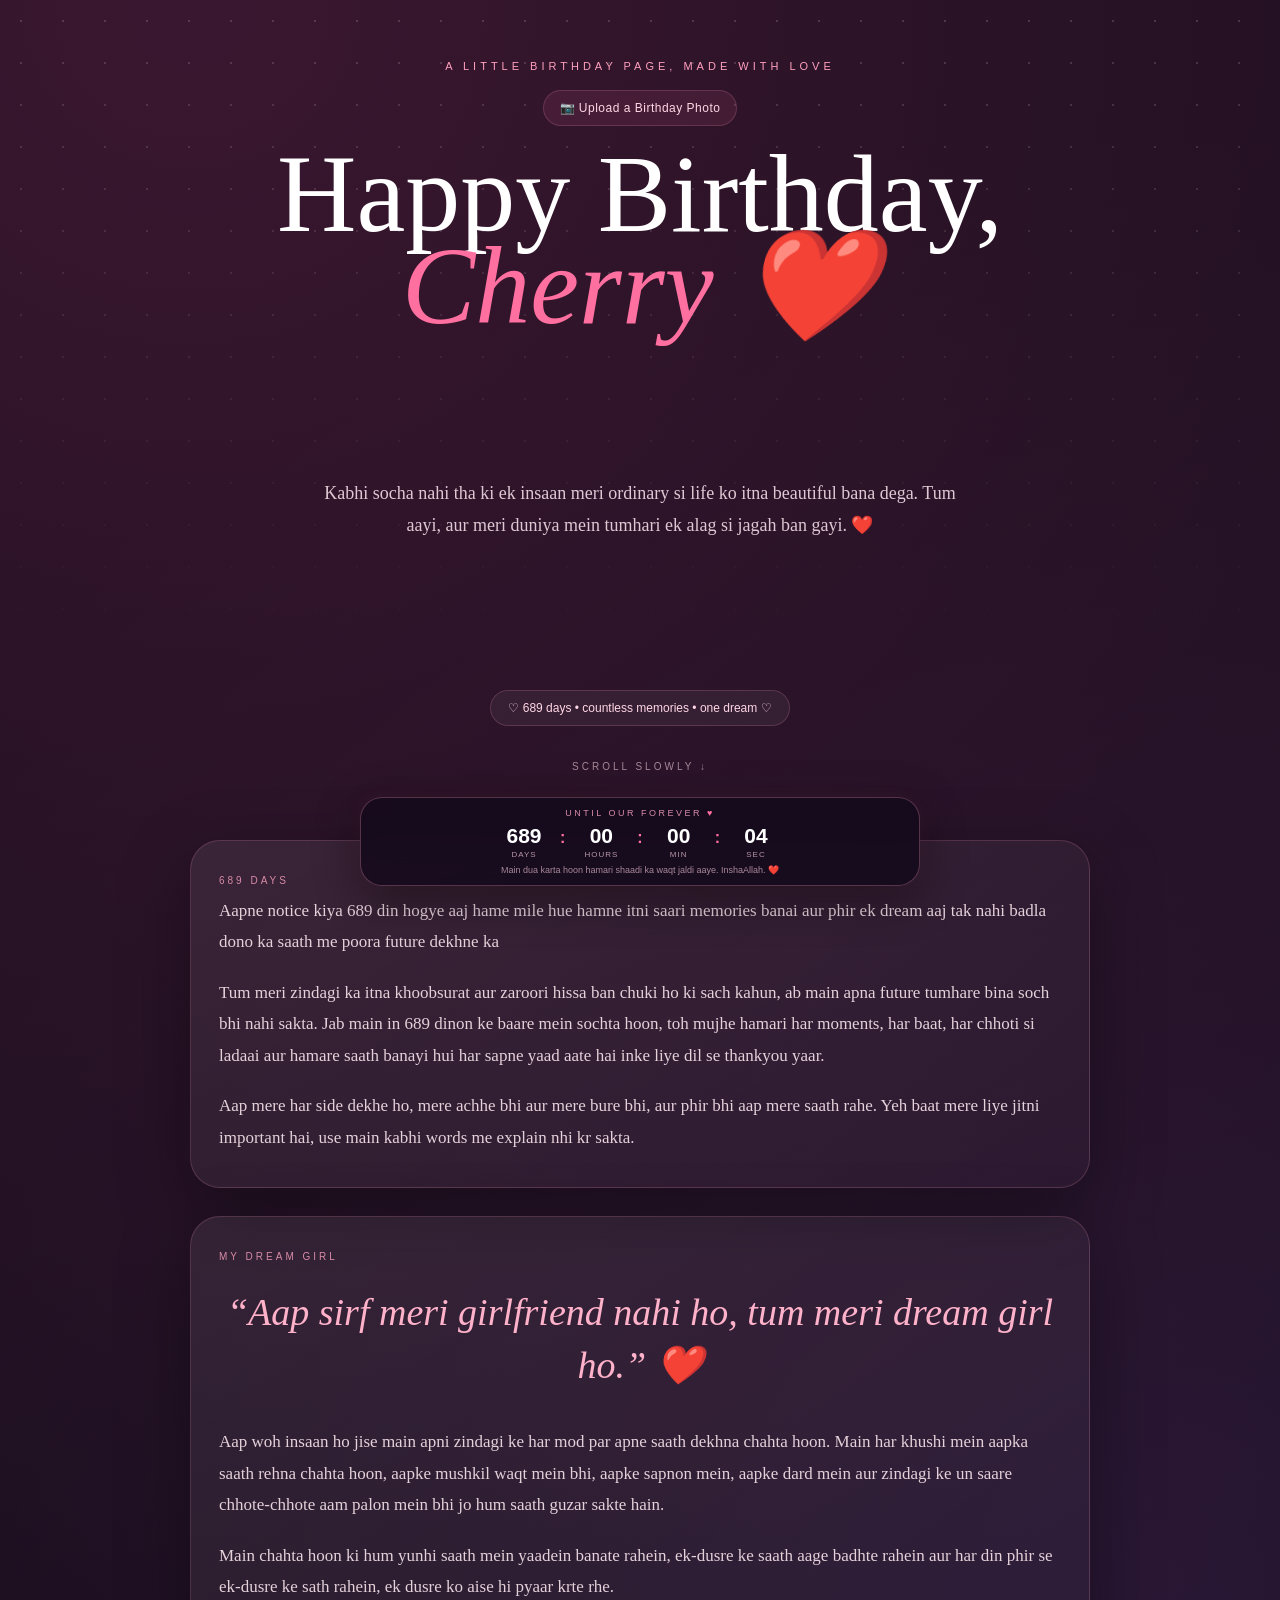
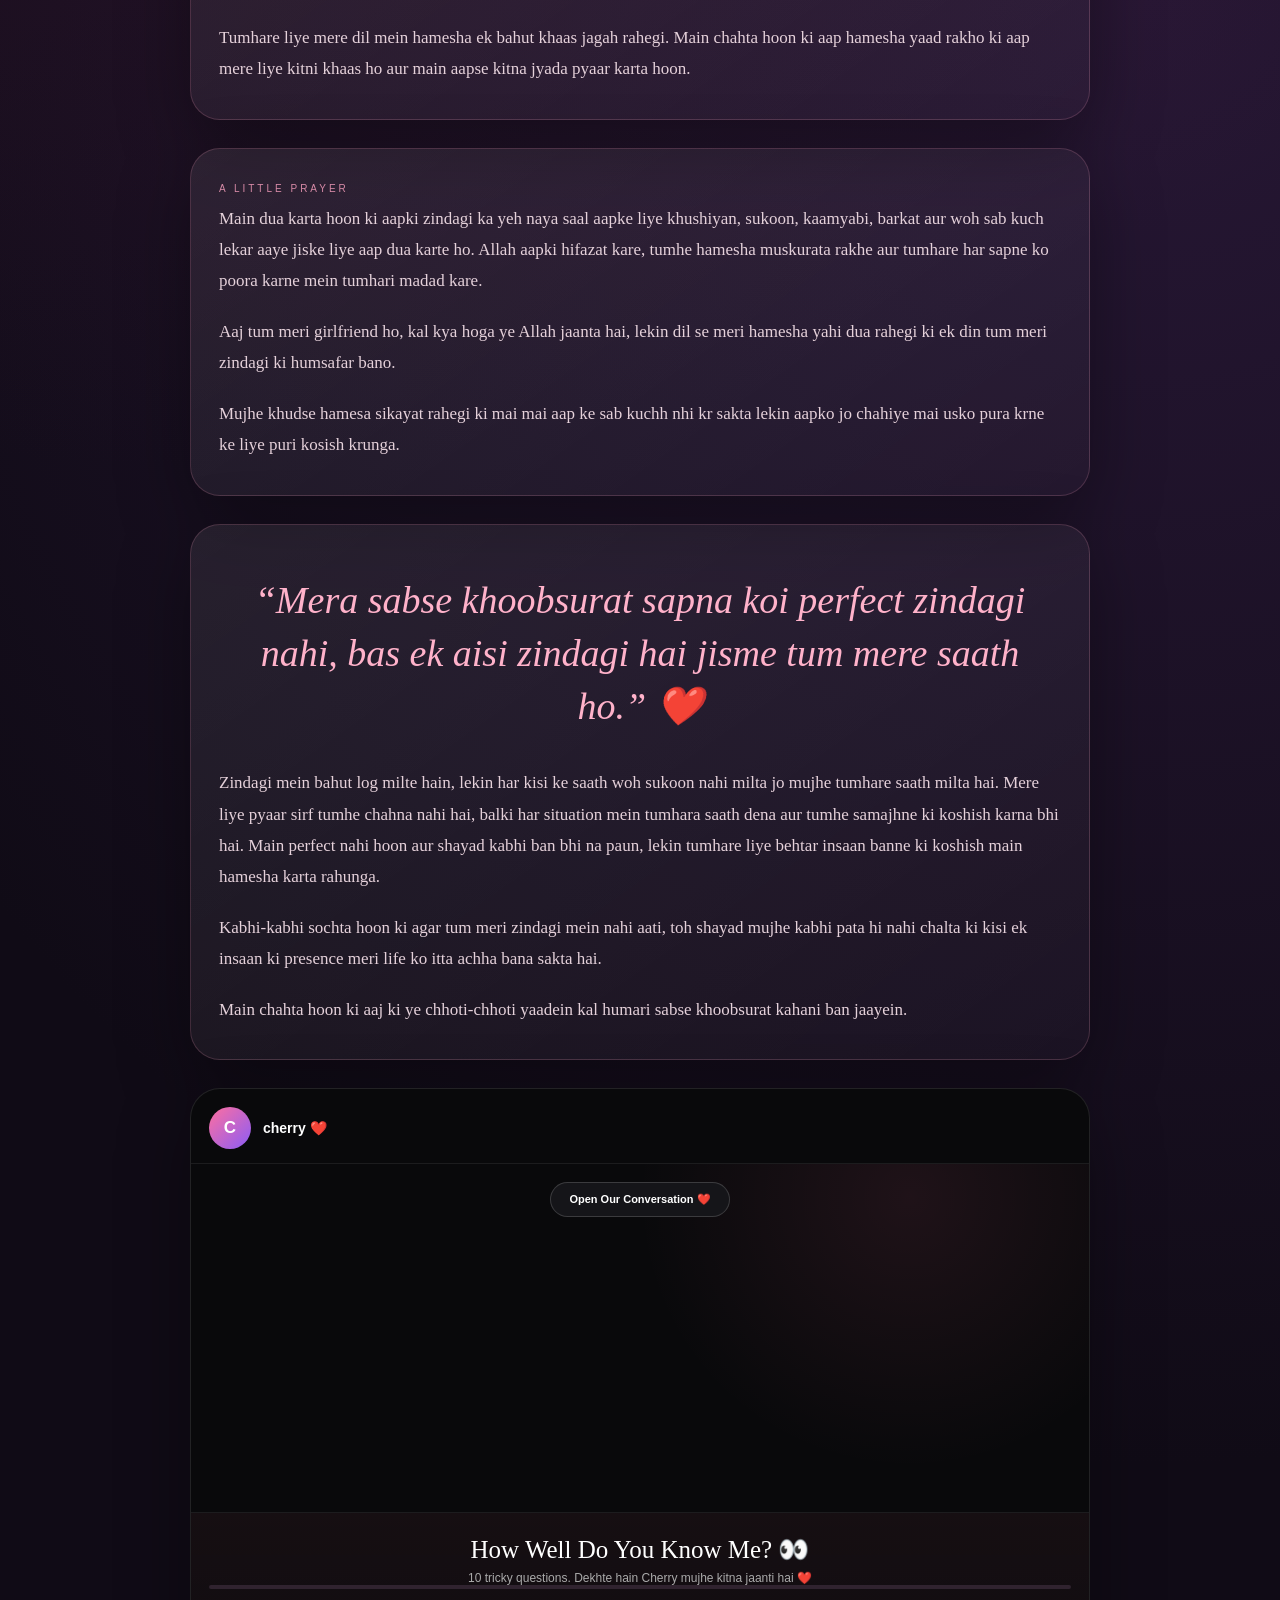
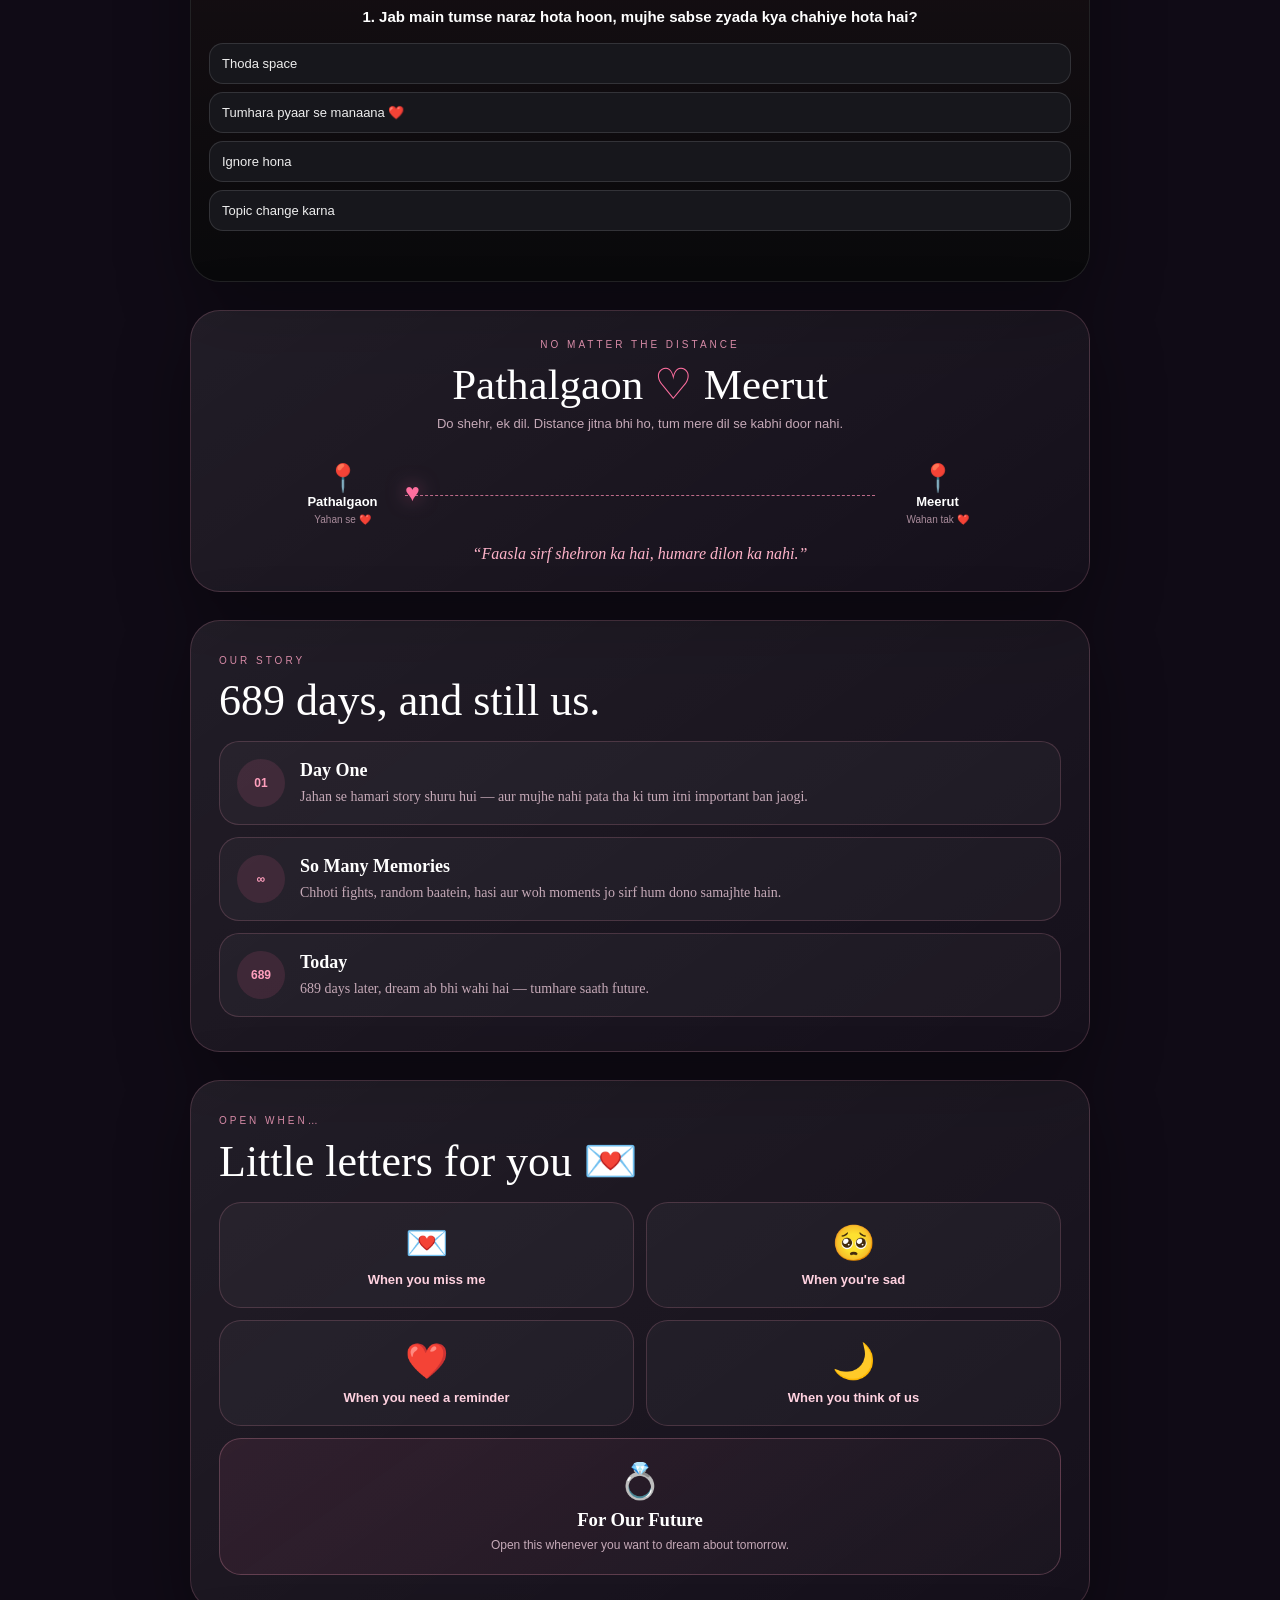
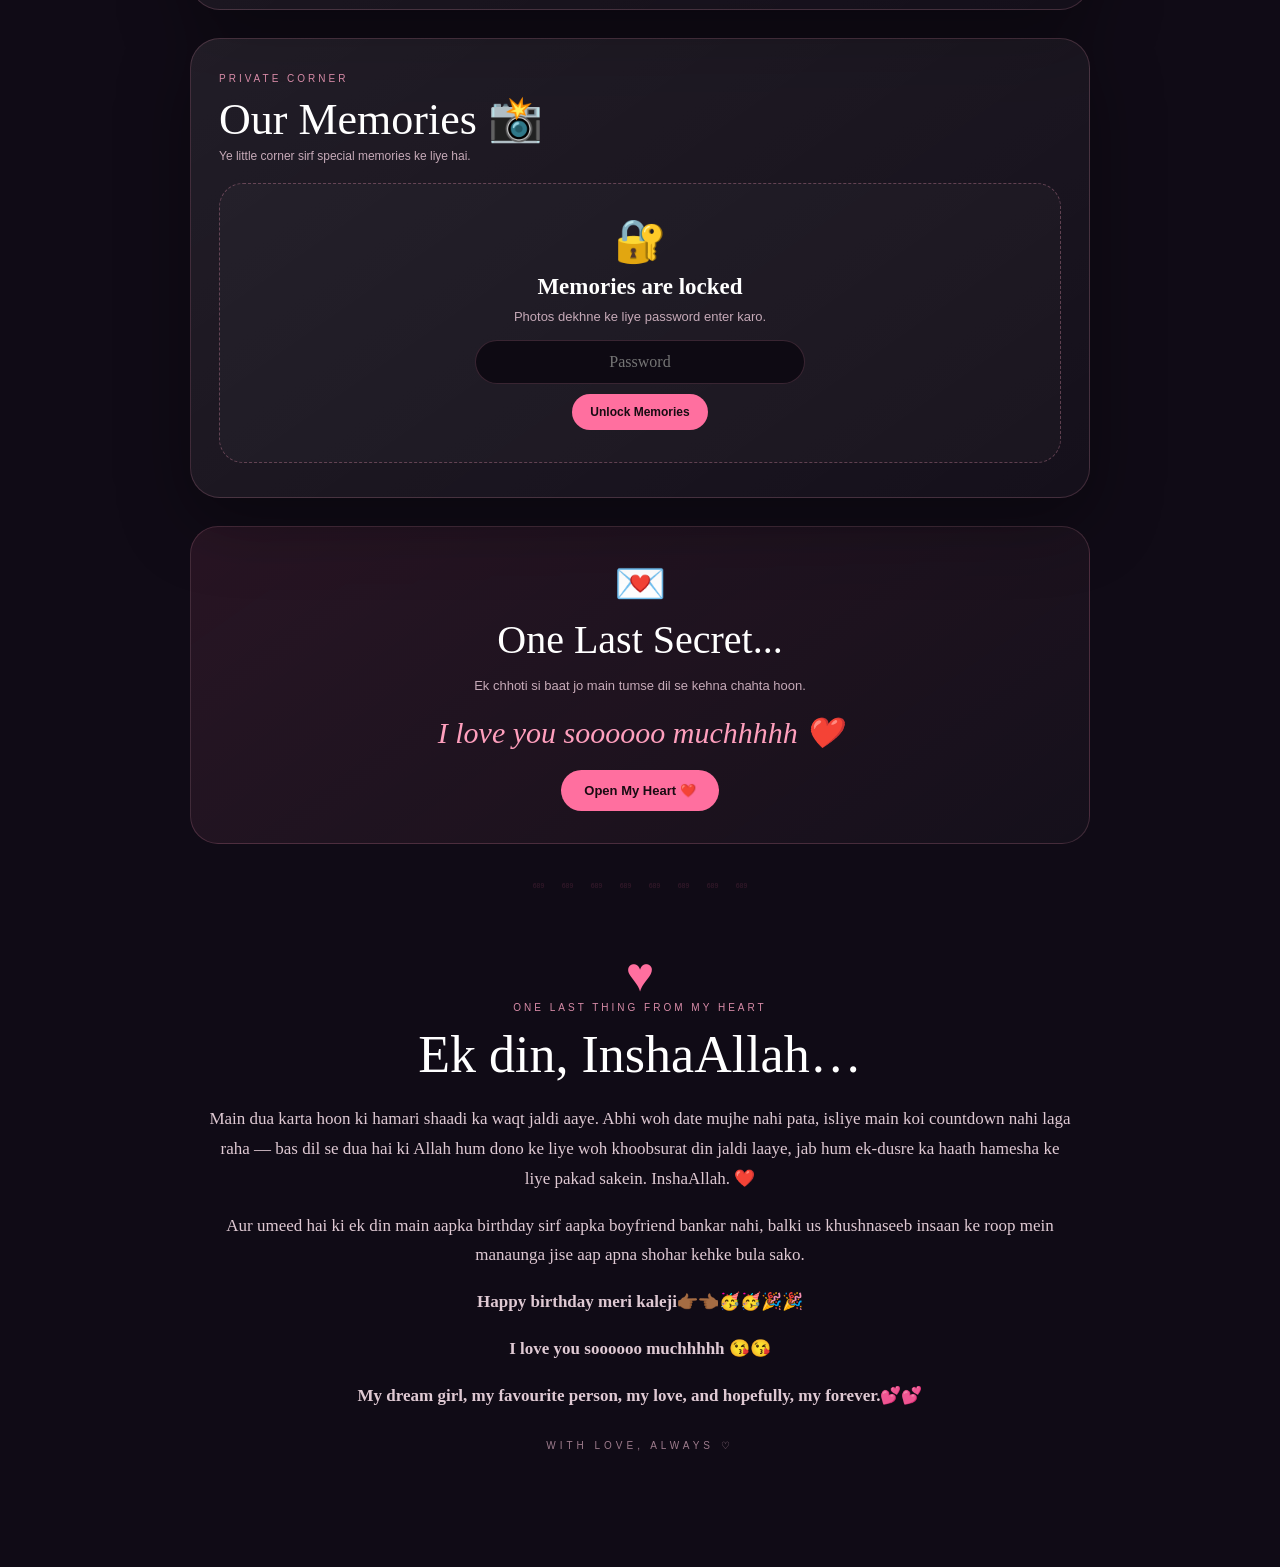
==== index.html @ b2e219a0 "Move birthday photo upload under top label" ====
<!doctype html>
<html lang="en">
<head>
<meta charset="utf-8">
<meta name="viewport" content="width=device-width,initial-scale=1,maximum-scale=1,user-scalable=no">
<meta name="theme-color" content="#120d18">
<title>For Cherry ❤️</title>
<style>
:root{--bg:#100b16;--panel:#17101f;--panel2:#1d1427;--pink:#ff6f9f;--rose:#ff9fbd;--cream:#fff1f6;--muted:#c6aab8;--line:rgba(255,159,189,.18);--shadow:0 24px 70px rgba(0,0,0,.35)}
*{box-sizing:border-box;-webkit-tap-highlight-color:transparent}
html{scroll-behavior:smooth}
body{margin:0;background:radial-gradient(circle at 15% 0,#3a1730 0,transparent 32%),radial-gradient(circle at 90% 25%,#271735 0,transparent 30%),var(--bg);color:var(--cream);font-family:Georgia,"Times New Roman",serif;overflow-x:hidden}
body:before{content:"";position:fixed;inset:0;pointer-events:none;opacity:.16;background-image:radial-gradient(#fff 1px,transparent 1px);background-size:42px 42px;mask-image:linear-gradient(to bottom,black,transparent 75%);z-index:-1}
button,input{font:inherit}
.wrap{width:min(900px,92%);margin:auto;padding:20px 0 70px}
.hero{min-height:88vh;display:flex;flex-direction:column;justify-content:center;text-align:center;padding:40px 8px;position:relative}
.kicker{font:11px Arial,sans-serif;letter-spacing:4px;text-transform:uppercase;color:var(--rose)}
.hero h1{font-size:clamp(58px,15vw,110px);line-height:.84;font-weight:500;margin:22px 0;color:#fff}
.hero h1 span{display:block;color:var(--pink);font-style:italic}
.hero .intro{max-width:650px;margin:auto;color:#dfc8d3;font-size:18px;line-height:1.75}
.days{display:inline-flex;align-items:center;gap:9px;margin:25px auto 0;padding:10px 17px;border:1px solid var(--line);border-radius:999px;background:rgba(255,255,255,.05);font:12px Arial;color:#ffd7e5}
.scroll{margin-top:35px;font:10px Arial;letter-spacing:3px;color:#a98999;animation:breathe 2s infinite}
@keyframes breathe{50%{opacity:.45;transform:translateY(5px)}}
.section{margin:28px 0;padding:34px 28px;background:linear-gradient(145deg,rgba(255,255,255,.075),rgba(255,255,255,.025));border:1px solid var(--line);border-radius:30px;box-shadow:var(--shadow)}
.section h2{margin:0 0 15px;color:#fff;font-size:clamp(28px,7vw,44px);font-weight:500}
.section p{font-size:17px;line-height:1.85;color:#e5d1da;margin:0 0 19px}
.section p:last-child{margin-bottom:0}
.quote{font-size:clamp(24px,6vw,38px)!important;line-height:1.4!important;color:#ffb2ca!important;font-style:italic;text-align:center;padding:15px 5px}
.label{font:10px Arial;letter-spacing:3px;text-transform:uppercase;color:#d78ba7;margin-bottom:9px}
.distance{padding:28px 18px;text-align:center;overflow:hidden}
.distance h2{font-size:clamp(28px,7vw,43px);margin-bottom:5px}
.distance .sub{font:13px Arial;color:var(--muted);line-height:1.6}
.route{display:flex;align-items:center;gap:10px;margin:28px auto 18px;max-width:700px}
.city{width:105px;flex:0 0 105px}.pin{font-size:27px;display:block}.city b{display:block;font:700 13px Arial;color:#fff}.city small{font:10px Arial;color:#aa8c9c}
.path{height:58px;flex:1;position:relative}.path:before{content:"";position:absolute;left:0;right:0;top:29px;border-top:1px dashed #bd6b89}
.flying-heart{position:absolute;top:13px;left:0;color:var(--pink);font-size:25px;filter:drop-shadow(0 0 10px rgba(255,111,159,.55));animation:fly 3.2s ease-in-out infinite}
@keyframes fly{0%{left:0;transform:scale(.7);opacity:.35}15%{opacity:1}50%{transform:scale(1.15)}85%{opacity:1}100%{left:calc(100% - 23px);transform:scale(.75);opacity:.35}}
.distance .caption{font-style:italic;color:#ffb4ca;font-size:16px}
.timeline{display:grid;gap:12px}.moment{display:grid;grid-template-columns:48px 1fr;gap:15px;align-items:center;padding:17px;border:1px solid var(--line);background:rgba(255,255,255,.035);border-radius:20px}.num{width:48px;height:48px;border-radius:50%;display:grid;place-items:center;background:rgba(255,111,159,.12);color:var(--rose);font:bold 12px Arial}.moment h3{margin:0 0 5px;font-size:18px;color:#fff}.moment p{margin:0;font-size:14px;line-height:1.55;color:var(--muted)}
.letters{display:grid;grid-template-columns:repeat(2,1fr);gap:12px}.letter{position:relative;overflow:hidden}.letter.opening{pointer-events:none}.letter.opening .letter-icon{animation:envelopeOpen .65s ease forwards}.letter.opening:after{content:"";position:absolute;left:18%;right:18%;top:15%;height:55%;border-radius:14px;background:linear-gradient(#fff,#ffe7f0);box-shadow:0 12px 25px rgba(0,0,0,.2);animation:letterRise .9s .18s ease forwards;opacity:0;z-index:3}.letter.opening:before{content:"♥";position:absolute;z-index:4;left:50%;top:34%;transform:translate(-50%,0) scale(.4);font-size:28px;color:#ff6f9f;opacity:0;animation:letterHeart .8s .35s ease forwards}.letter.opening span{opacity:0}@keyframes envelopeOpen{0%{transform:scale(1) rotate(0)}45%{transform:scale(1.08) rotate(-3deg)}100%{transform:scale(.98) translateY(5px);opacity:.35}}@keyframes letterRise{0%{opacity:0;transform:translateY(35px) scale(.8)}60%{opacity:1;transform:translateY(-8px) scale(1.02)}100%{opacity:0;transform:translateY(-20px) scale(1)}}@keyframes letterHeart{0%{opacity:0;transform:translate(-50%,20px) scale(.4)}45%{opacity:1;transform:translate(-50%,-5px) scale(1.1)}100%{opacity:0;transform:translate(-50%,-55px) scale(.8)}}.letter{padding:20px 14px;text-align:center;border:1px solid var(--line);border-radius:22px;background:rgba(255,255,255,.035);cursor:pointer;transition:.2s}.letter:active{transform:scale(.98)}.letter-icon{font-size:35px}.letter span{display:block;margin-top:8px;color:#ffd2e0;font:bold 13px Arial}
.future{margin-top:12px;padding:22px;text-align:center;border:1px solid rgba(255,159,189,.25);border-radius:22px;background:linear-gradient(145deg,rgba(255,111,159,.09),rgba(255,255,255,.025));cursor:pointer}.future .ring{font-size:35px}.future h3{margin:7px 0;color:#fff}.future p{margin:0;font:12px Arial;color:var(--muted)}
.memory{position:relative}.memory-title{display:flex;justify-content:space-between;align-items:end;gap:12px}.memory-title h2{margin-bottom:4px}.memory-sub{font:12px Arial;color:var(--muted);margin-bottom:20px}
.lock{padding:32px 20px;text-align:center;border:1px dashed rgba(255,159,189,.3);border-radius:24px;background:rgba(255,255,255,.025)}.lock-icon{font-size:42px}.lock h3{margin:9px 0;color:#fff;font-size:23px}.lock p{font:13px Arial;color:var(--muted);margin-bottom:16px}.lock input{width:min(330px,100%);padding:12px 15px;border:1px solid var(--line);border-radius:999px;background:#0e0a13;color:#fff;text-align:center;outline:none}.lock button,.admin button,.upload-btn,.reset{border:0;border-radius:999px;background:var(--pink);color:#170b12;padding:11px 18px;font:bold 12px Arial;cursor:pointer;margin-top:10px}.error{display:none;color:#ff8eae;font:11px Arial;margin-top:8px}
.memory-content{display:none}.admin{text-align:center;margin:0 0 15px}.admin-status{font:11px Arial;color:var(--muted);margin-top:8px}.upload{display:none;justify-content:center;gap:8px;flex-wrap:wrap;margin-bottom:15px}.upload input{display:none}.upload-btn,.reset{margin-top:0;background:rgba(255,111,159,.12);border:1px solid var(--line);color:#ffd5e2}.cinematic-gallery{display:none;position:relative;width:min(560px,100%);margin:8px auto 0;min-height:390px;align-items:center;justify-content:center;perspective:900px}.cinematic-gallery.show{display:flex}.cinematic-photo{position:absolute;width:min(360px,78%);padding:10px 10px 34px;background:#fff;box-shadow:0 22px 50px rgba(0,0,0,.38);opacity:0;transform:translateY(20px) rotate(-3deg) scale(.94);transition:opacity .55s ease,transform .7s cubic-bezier(.2,.8,.2,1)}.cinematic-photo.active{opacity:1;transform:translateY(0) rotate(-2deg) scale(1);z-index:3}.cinematic-photo img{display:block;width:100%;aspect-ratio:4/5;object-fit:cover;background:#eee}.cinematic-photo .caption{position:absolute;bottom:8px;left:0;right:0;text-align:center;color:#5b4550;font:11px Arial;letter-spacing:1px}.cinematic-photo:nth-child(3n+2){transform:translateY(24px) rotate(3deg) scale(.92)}.cinematic-photo.active:nth-child(3n+2){transform:translateY(0) rotate(2deg) scale(1)}.cinematic-photo:nth-child(3n){transform:translateY(30px) rotate(-5deg) scale(.9)}.cinematic-photo.active:nth-child(3n){transform:translateY(0) rotate(-1deg) scale(1)}.cinematic-controls{display:none;justify-content:center;align-items:center;gap:12px;margin:5px auto 0}.cinematic-controls.show{display:flex}.cinematic-arrow{width:42px;height:42px;border:1px solid var(--line);border-radius:50%;background:rgba(255,255,255,.06);color:#fff;font-size:20px}.cinematic-count{font:10px Arial;color:var(--muted);min-width:55px;text-align:center}.memory.unlocked .slider,.memory.unlocked .controls,.memory.unlocked .count{display:none}.memory.unlocked .cinematic-gallery{display:flex}.memory.unlocked .cinematic-controls{display:flex}.memory-note{text-align:center;font:11px Arial;color:#a98999;margin:12px 0 0}.slider{width:min(510px,100%);aspect-ratio:510/396;margin:auto;border-radius:24px;overflow:hidden;border:1px solid var(--line);background:#0c0910}.slides{height:100%;display:flex;transition:transform .4s ease}.slide{flex:0 0 100%;width:100%;height:100%;object-fit:contain;background:#0c0910}.controls{display:flex;align-items:center;gap:10px;margin:12px auto 0;width:min(510px,100%)}.arrow{width:40px;height:40px;border:1px solid var(--line);border-radius:50%;background:rgba(255,255,255,.05);color:#fff;font-size:21px}.dots{flex:1;display:flex;justify-content:center;gap:5px}.dot{width:6px;height:6px;border-radius:99px;background:#70445a}.dot.active{width:18px;background:var(--pink)}.count{text-align:center;font:10px Arial;color:var(--muted);margin-top:8px}
.proposal-secret{text-align:center;padding:32px 20px;border:1px solid var(--line);border-radius:28px;background:linear-gradient(145deg,rgba(255,111,159,.1),rgba(255,255,255,.025));margin:28px 0}.proposal-secret .lock-heart{font-size:42px}.proposal-secret h2{font-size:clamp(27px,7vw,40px);font-weight:500;margin:8px 0;color:#fff}.proposal-secret p{font:13px Arial;color:var(--muted);line-height:1.6}.proposal-btn{border:0;border-radius:999px;background:var(--pink);color:#190b12;padding:13px 23px;font:bold 13px Arial;cursor:pointer}
.modal{position:fixed;inset:0;display:none;align-items:center;justify-content:center;padding:18px;background:rgba(6,3,9,.78);backdrop-filter:blur(10px);z-index:100}.modal.show{display:flex}.popup{width:min(520px,100%);max-height:86vh;overflow:auto;padding:28px 22px;background:#19101f;border:1px solid rgba(255,159,189,.25);border-radius:28px;box-shadow:0 30px 100px #000;text-align:center}.popup .icon{font-size:46px}.popup h3{color:#fff;font-size:26px;margin:9px 0 15px}.popup p{color:#dfc9d3;font-size:16px;line-height:1.75}.close{border:0;border-radius:999px;background:var(--pink);color:#190b12;padding:11px 23px;font:bold 12px Arial;cursor:pointer}
.gift-grid{display:grid;grid-template-columns:repeat(3,1fr);gap:12px}.gift{padding:24px 12px;text-align:center;border:1px solid var(--line);border-radius:22px;background:rgba(255,255,255,.035);cursor:pointer}.gift .emoji{font-size:48px}.gift b{display:block;color:#ffd5e2;font:13px Arial;margin-top:8px}.gift small{display:block;color:var(--muted);font:10px Arial;margin-top:5px}
.final{text-align:center;padding:46px 18px}.final .heart{font-size:48px;color:var(--pink);animation:pulse 1.6s infinite}.final h2{font-size:clamp(30px,8vw,52px);font-weight:500;color:#fff;margin:12px 0 20px}.final p{color:#dfc9d3;font-size:17px;line-height:1.75}.signature{margin-top:30px;font:10px Arial;letter-spacing:4px;color:#9e7c8d}
.float{position:fixed;bottom:-30px;pointer-events:none;z-index:2;color:var(--pink);opacity:.55;font-size:20px;animation:floatUp linear forwards}@keyframes floatUp{to{transform:translateY(-110vh) translateX(var(--drift)) rotate(25deg);opacity:0}}
@media(max-width:600px){.section{padding:28px 19px;border-radius:25px}.section p{font-size:16px;line-height:1.8}.route{gap:4px}.city{width:80px;flex-basis:80px}.city b{font-size:11px}.city small{font-size:9px}.letters{grid-template-columns:1fr}.gift-grid{grid-template-columns:1fr}.gift{display:flex;align-items:center;gap:14px;text-align:left;padding:16px}.gift .emoji{font-size:38px}.gift b{margin:0}.gift small{margin-top:3px}}
.love-orbit{position:absolute;left:50%;top:43%;width:min(310px,72vw);height:150px;transform:translate(-50%,-50%);pointer-events:none;z-index:0}.love-orbit span{position:absolute;left:50%;top:50%;font-family:Arial;color:#ff6f9f;text-shadow:0 0 12px rgba(255,111,159,.7);animation:orbitHeart 5s linear infinite;opacity:0}.love-orbit span:nth-child(1){animation-delay:0s}.love-orbit span:nth-child(2){animation-delay:1.25s}.love-orbit span:nth-child(3){animation-delay:2.5s}.love-orbit span:nth-child(4){animation-delay:3.75s}@keyframes orbitHeart{0%{opacity:0;transform:rotate(0deg) translateX(135px) rotate(0deg) scale(.4)}12%{opacity:.9}50%{opacity:.45}88%{opacity:.9}100%{opacity:0;transform:rotate(360deg) translateX(135px) rotate(-360deg) scale(1)}}.hero h1{position:relative;z-index:1}.hero .intro,.hero .days,.hero .scroll,.hero .kicker{position:relative;z-index:1}
.hero-upload{margin:18px auto 0;text-align:center}.hero-upload label,.popup-upload label{display:inline-flex;align-items:center;justify-content:center;padding:10px 16px;border:1px solid var(--line);border-radius:999px;background:rgba(255,111,159,.10);color:#ffd7e5;font:12px Arial;letter-spacing:.5px;cursor:pointer}.hero-upload input,.popup-upload input{display:none}.hero-upload-preview{display:none;width:min(100%,360px);max-height:480px;object-fit:contain;margin:16px auto 0;border-radius:18px;border:1px solid var(--line);box-shadow:0 14px 35px rgba(0,0,0,.3)}.hero-upload-preview.show{display:block}.popup-upload{text-align:center;margin:18px 0}.popup-upload-preview{display:none;width:min(100%,330px);max-height:380px;object-fit:contain;margin:14px auto 0;border-radius:16px;border:1px solid var(--line)}.popup-upload-preview.show{display:block}</style>

<style id="marriage-countdown-style">.marriage-countdown{position:fixed;left:50%;bottom:14px;transform:translateX(-50%);width:min(560px,calc(100% - 24px));z-index:90;padding:10px 12px;border:1px solid rgba(255,159,189,.28);border-radius:22px;background:rgba(20,10,28,.88);backdrop-filter:blur(14px);box-shadow:0 12px 45px rgba(0,0,0,.45),0 0 25px rgba(255,111,159,.08);text-align:center}.marriage-countdown .cd-label{font:9px Arial;letter-spacing:2.5px;text-transform:uppercase;color:#d78ba7;margin-bottom:7px}.marriage-countdown .cd-time{display:flex;justify-content:center;align-items:center;gap:7px}.marriage-countdown .cd-unit{min-width:58px}.marriage-countdown .cd-num{display:block;font:bold 21px Arial;color:#fff;line-height:1}.marriage-countdown .cd-name{display:block;margin-top:4px;font:8px Arial;letter-spacing:1px;text-transform:uppercase;color:#b996a7}.marriage-countdown .cd-sep{color:#ff6f9f;font:bold 16px Arial;margin-top:-9px}.marriage-countdown .cd-note{margin-top:6px;font:9px Arial;color:#a98999}.marriage-countdown .cd-heart{color:#ff6f9f}@media(max-width:600px){.marriage-countdown{bottom:9px;padding:9px 7px;border-radius:19px}.marriage-countdown .cd-time{gap:3px}.marriage-countdown .cd-unit{min-width:51px}.marriage-countdown .cd-num{font-size:18px}.marriage-countdown .cd-name{font-size:7px}.marriage-countdown .cd-sep{font-size:13px}}
</style>
<style id="insta-easter-style">.insta-section{padding:0;overflow:hidden;background:#09090b;border-color:rgba(255,255,255,.1)}.insta-head{display:flex;align-items:center;gap:12px;padding:18px 18px 14px;border-bottom:1px solid rgba(255,255,255,.08)}.insta-avatar{width:42px;height:42px;border-radius:50%;display:grid;place-items:center;background:linear-gradient(135deg,#ff6f9f,#8b5cf6);font:bold 17px Arial;color:#fff}.insta-head b{font:600 14px Arial;color:#fff}.insta-head small{display:block;font:11px Arial;color:#aaa;margin-top:3px}.insta-chat{padding:18px 14px 22px;min-height:330px;background:radial-gradient(circle at 80% 10%,rgba(255,111,159,.09),transparent 35%)}.ig-msg{max-width:78%;padding:10px 13px;margin:9px 0;border-radius:18px;font:14px Arial;line-height:1.5;opacity:0;transform:translateY(10px);animation:igIn .45s ease forwards}.ig-left{background:#202024;color:#f5f5f5;border-bottom-left-radius:5px}.ig-right{margin-left:auto;background:#8b5cf6;color:#fff;border-bottom-right-radius:5px}.ig-time{display:block;text-align:right;font-size:9px;opacity:.55;margin-top:4px}.ig-typing{width:45px;padding:10px 12px!important;display:flex;gap:4px}.ig-typing i{width:5px;height:5px;background:#aaa;border-radius:50%;animation:igDot 1s infinite}.ig-typing i:nth-child(2){animation-delay:.15s}.ig-typing i:nth-child(3){animation-delay:.3s}@keyframes igIn{to{opacity:1;transform:translateY(0)}}@keyframes igDot{50%{transform:translateY(-4px);opacity:.5}}.ig-start{display:block;margin:0 auto;border:1px solid rgba(255,255,255,.16);background:#151519;color:#fff;border-radius:999px;padding:10px 18px;font:bold 11px Arial;cursor:pointer}.ig-final{margin-top:20px;text-align:center;font:italic 15px Georgia;color:#ffb4ca;display:none}.egg{position:relative;display:inline-flex;width:26px;height:26px;align-items:center;justify-content:center;font:bold 7px Arial;color:rgba(255,111,159,.12);cursor:pointer;user-select:none}.egg:hover{color:rgba(255,111,159,.55)}.egg-found{color:#ff6f9f!important;text-shadow:0 0 9px rgba(255,111,159,.8)}.egg-wrap{display:flex;justify-content:center;gap:3px;margin:3px 0}.egg-toast{position:fixed;left:50%;top:22%;transform:translate(-50%,-20px);opacity:0;pointer-events:none;z-index:200;padding:12px 18px;border-radius:999px;background:#1a1021;border:1px solid rgba(255,159,189,.3);color:#ffd9e6;font:bold 12px Arial;transition:.35s}.egg-toast.show{opacity:1;transform:translate(-50%,0)}.egg-secret{display:none;position:fixed;inset:0;z-index:190;background:radial-gradient(circle,#32132b,#08060c 70%);align-items:center;justify-content:center;text-align:center;padding:25px}.egg-secret.show{display:flex;animation:eggReveal .8s ease}.egg-secret .inner{max-width:600px}.egg-secret .big{font-size:65px;animation:eggPulse 1.3s infinite}.egg-secret h2{font:500 clamp(30px,8vw,52px) Georgia;color:#fff;margin:15px 0}.egg-secret p{font:17px Georgia;color:#e5cbd7;line-height:1.8}.egg-secret button{border:0;border-radius:999px;background:#ff6f9f;color:#180a11;padding:12px 22px;font:bold 12px Arial}@keyframes eggReveal{from{opacity:0}to{opacity:1}}@keyframes eggPulse{50%{transform:scale(1.12)}}
</style>
<style id="quiz-style">.quiz{margin-top:18px;padding:22px 18px;border-top:1px solid rgba(255,255,255,.08);background:linear-gradient(180deg,rgba(255,111,159,.05),transparent)}.quiz-head{text-align:center}.quiz-head h3{margin:0;color:#fff;font:500 25px Georgia}.quiz-head p{margin:7px 0 16px;color:#aaa;font:12px Arial}.quiz-progress{height:4px;border-radius:99px;background:#30232f;overflow:hidden;margin-bottom:17px}.quiz-progress span{display:block;height:100%;width:0;background:#ff6f9f;transition:.35s}.quiz-q{color:#fff;font:600 15px Arial;line-height:1.5;text-align:center;margin-bottom:14px}.quiz-options{display:grid;gap:8px}.quiz-option{border:1px solid rgba(255,255,255,.12);background:#17171c;color:#eee;border-radius:14px;padding:12px;text-align:left;font:13px Arial;cursor:pointer;transition:.2s}.quiz-option:active{transform:scale(.98)}.quiz-option.correct{background:rgba(45,190,110,.16);border-color:#45d18a;color:#8ff0b8}.quiz-option.wrong{background:rgba(255,70,100,.14);border-color:#ff6f87;color:#ffb0bd}.quiz-feedback{text-align:center;min-height:18px;margin-top:10px;font:bold 11px Arial}.quiz-next{display:none;margin:12px auto 0;border:0;border-radius:999px;background:#ff6f9f;color:#180a11;padding:10px 18px;font:bold 11px Arial}.quiz-score{display:none;text-align:center;padding:10px}.quiz-score .score-big{font:bold 38px Arial;color:#ff9fbd}.quiz-retry{border:0;border-radius:999px;background:#ff6f9f;color:#180a11;padding:10px 18px;font:bold 11px Arial;margin-top:10px}</style></head>
<body>
<div class="marriage-countdown" id="marriageCountdown" aria-label="Marriage countdown"><div class="cd-label">Until Our Forever <span class="cd-heart">♥</span></div><div class="cd-time"><div class="cd-unit"><span class="cd-num" id="cdDays">689</span><span class="cd-name">Days</span></div><span class="cd-sep">:</span><div class="cd-unit"><span class="cd-num" id="cdHours">00</span><span class="cd-name">Hours</span></div><span class="cd-sep">:</span><div class="cd-unit"><span class="cd-num" id="cdMinutes">00</span><span class="cd-name">Min</span></div><span class="cd-sep">:</span><div class="cd-unit"><span class="cd-num" id="cdSeconds">00</span><span class="cd-name">Sec</span></div></div><div class="cd-note">Main dua karta hoon hamari shaadi ka waqt jaldi aaye. InshaAllah. ❤️</div></div>
<div class="modal" id="letterModal"><div class="popup"><div class="icon" id="letterIcon">💌</div><h3 id="letterTitle"></h3><p id="letterText"></p><button class="close" id="letterClose">Close ❤️</button></div></div>
<div class="modal" id="proposalModal"><div class="popup"><div class="icon">💍❤️</div><h3>Ek baat dil se…</h3><p>689 din pehle shayad mujhe nahi pata tha ki tum meri zindagi mein itni special ban jaogi. Aaj itna zaroor pata hai ki meri sabse khoobsurat wishes mein tumhara naam hota hai.</p><p>Main tumhare saath sirf aaj ke moments nahi, balki kal ke saare moments bhi jeena chahta hoon — tumhari khushi mein, tumhare mushkil waqt mein, tumhari har chhoti-badi achievement mein.</p><p>Main perfect nahi hoon, lekin tumhare liye behtar insaan banne ki koshish hamesha karta rahunga. Aur agar Allah ne hum dono ke liye likha hai, toh ek din is distance ko khatam karke tumhara haath hamesha ke liye pakadna chahta hoon.</p><p>Ye koi pressure nahi, bas mere dil ki sabse sachchi wish hai…</p><p style="color:#ff9fbd;text-align:center;font-weight:bold">Cherry, kya tum mere saath apni poori zindagi ki kahani likhna chahogi? ❤️</p><div class="popup-upload"><label for="proposalImageUpload">📷 Upload a Photo for My Heart</label><input id="proposalImageUpload" type="file" accept="image/*"><img id="proposalImagePreview" class="popup-upload-preview" alt="Photo in proposal"></div><button class="close" id="proposalClose">Close ❤️</button></div></div>

<main class="wrap">
<section class="hero">
<div class="love-orbit"><span>♥</span><span>♡</span><span>♥</span><span>♡</span></div><div class="kicker">A little birthday page, made with love</div>
<div class="hero-upload"><label for="heroImageUpload">📷 Upload a Birthday Photo</label><input id="heroImageUpload" type="file" accept="image/*"><img id="heroImagePreview" class="hero-upload-preview" alt="Birthday photo"></div>
<h1>Happy Birthday,<span>Cherry ❤️</span></h1>
<p class="intro">Kabhi socha nahi tha ki ek insaan meri ordinary si life ko itna beautiful bana dega. Tum aayi, aur meri duniya mein tumhari ek alag si jagah ban gayi. ❤️</p>
<div class="days">♡ 689 days • countless memories • one dream ♡</div>
<div class="scroll">SCROLL SLOWLY ↓</div>
</section>

<section class="section"><div class="label">689 days</div>
<p>Aapne notice kiya 689 din hogye aaj hame mile hue hamne itni saari memories banai aur phir ek dream aaj tak nahi badla dono ka saath me poora future dekhne ka</p>
<p>Tum meri zindagi ka itna khoobsurat aur zaroori hissa ban chuki ho ki sach kahun, ab main apna future tumhare bina soch bhi nahi sakta. Jab main in 689 dinon ke baare mein sochta hoon, toh mujhe hamari har moments, har baat, har chhoti si ladaai aur hamare saath banayi hui har sapne yaad aate hai inke liye dil se thankyou yaar.</p>
<p>Aap mere har side dekhe ho, mere achhe bhi aur mere bure bhi, aur phir bhi aap mere saath rahe. Yeh baat mere liye jitni important hai, use main kabhi words me explain nhi kr sakta.</p></section>

<section class="section"><div class="label">My dream girl</div>
<p class="quote">“Aap sirf meri girlfriend nahi ho, tum meri dream girl ho.” ❤️</p>
<p>Aap woh insaan ho jise main apni zindagi ke har mod par apne saath dekhna chahta hoon. Main har khushi mein aapka saath rehna chahta hoon, aapke mushkil waqt mein bhi, aapke sapnon mein, aapke dard mein aur zindagi ke un saare chhote-chhote aam palon mein bhi jo hum saath guzar sakte hain.</p>
<p>Main chahta hoon ki hum yunhi saath mein yaadein banate rahein, ek-dusre ke saath aage badhte rahein aur har din phir se ek-dusre ke sath rahein, ek dusre ko aise hi pyaar krte rhe.</p>
<p>Tumhare liye mere dil mein hamesha ek bahut khaas jagah rahegi. Main chahta hoon ki aap hamesha yaad rakho ki aap mere liye kitni khaas ho aur main aapse kitna jyada pyaar karta hoon.</p></section>

<section class="section"><div class="label">A little prayer</div>
<p>Main dua karta hoon ki aapki zindagi ka yeh naya saal aapke liye khushiyan, sukoon, kaamyabi, barkat aur woh sab kuch lekar aaye jiske liye aap dua karte ho. Allah aapki hifazat kare, tumhe hamesha muskurata rakhe aur tumhare har sapne ko poora karne mein tumhari madad kare.</p>
<p>Aaj tum meri girlfriend ho, kal kya hoga ye Allah jaanta hai, lekin dil se meri hamesha yahi dua rahegi ki ek din tum meri zindagi ki humsafar bano.</p>
<p>Mujhe khudse hamesa sikayat rahegi ki mai mai aap ke sab kuchh nhi kr sakta lekin aapko jo chahiye mai usko pura krne ke liye puri kosish krunga.</p></section>

<section class="section"><p class="quote">“Mera sabse khoobsurat sapna koi perfect zindagi nahi, bas ek aisi zindagi hai jisme tum mere saath ho.” ❤️</p>
<p>Zindagi mein bahut log milte hain, lekin har kisi ke saath woh sukoon nahi milta jo mujhe tumhare saath milta hai. Mere liye pyaar sirf tumhe chahna nahi hai, balki har situation mein tumhara saath dena aur tumhe samajhne ki koshish karna bhi hai. Main perfect nahi hoon aur shayad kabhi ban bhi na paun, lekin tumhare liye behtar insaan banne ki koshish main hamesha karta rahunga.</p>
<p>Kabhi-kabhi sochta hoon ki agar tum meri zindagi mein nahi aati, toh shayad mujhe kabhi pata hi nahi chalta ki kisi ek insaan ki presence meri life ko itta achha bana sakta hai.</p><p>Main chahta hoon ki aaj ki ye chhoti-chhoti yaadein kal humari sabse khoobsurat kahani ban jaayein.</p></section>


<section class="section insta-section"><div class="insta-head"><div class="insta-avatar">C</div><div><b>cherry ❤️</b></div></div><div class="insta-chat" id="igChat"><button class="ig-start" id="igStart">Open Our Conversation ❤️</button></div><div class="ig-final" id="igFinal">Happy Birthday, Cherry ❤️</div>
<div class="quiz" id="cherryQuiz"><div class="quiz-head"><h3>How Well Do You Know Me? 👀</h3><p>10 tricky questions. Dekhte hain Cherry mujhe kitna jaanti hai ❤️</p></div><div class="quiz-progress"><span id="quizBar"></span></div><div id="quizBody"></div><div class="quiz-score" id="quizScore"><div class="score-big" id="scoreBig"></div><div id="scoreText"></div><button class="quiz-retry" id="quizRetry">Try Again ❤️</button></div></div>
</section>

<section class="section distance"><div class="label">No matter the distance</div><h2>Pathalgaon <span style="color:#ff6f9f">♡</span> Meerut</h2><div class="sub">Do shehr, ek dil. Distance jitna bhi ho, tum mere dil se kabhi door nahi.</div>
<div class="route"><div class="city"><span class="pin">📍</span><b>Pathalgaon</b><small>Yahan se ❤️</small></div><div class="path"><span class="flying-heart">♥</span></div><div class="city"><span class="pin">📍</span><b>Meerut</b><small>Wahan tak ❤️</small></div></div>
<div class="caption">“Faasla sirf shehron ka hai, humare dilon ka nahi.”</div></section>

<section class="section"><div class="label">Our story</div><h2>689 days, and still us.</h2><div class="timeline">
<div class="moment"><div class="num">01</div><div><h3>Day One</h3><p>Jahan se hamari story shuru hui — aur mujhe nahi pata tha ki tum itni important ban jaogi.</p></div></div>
<div class="moment"><div class="num">∞</div><div><h3>So Many Memories</h3><p>Chhoti fights, random baatein, hasi aur woh moments jo sirf hum dono samajhte hain.</p></div></div>
<div class="moment"><div class="num">689</div><div><h3>Today</h3><p>689 days later, dream ab bhi wahi hai — tumhare saath future.</p></div></div>
</div></section>

<section class="section"><div class="label">Open when…</div><h2>Little letters for you 💌</h2><div class="letters">
<div class="letter" data-letter="miss"><div class="letter-icon">💌</div><span>When you miss me</span></div>
<div class="letter" data-letter="sad"><div class="letter-icon">🥺</div><span>When you're sad</span></div>
<div class="letter" data-letter="love"><div class="letter-icon">❤️</div><span>When you need a reminder</span></div>
<div class="letter" data-letter="future"><div class="letter-icon">🌙</div><span>When you think of us</span></div>
</div>
<div class="future" id="future"><div class="ring">💍</div><h3>For Our Future</h3><p>Open this whenever you want to dream about tomorrow.</p></div></section>

<section class="section memory"><div class="label">Private corner</div><div class="memory-title"><h2>Our Memories 📸</h2></div><div class="memory-sub">Ye little corner sirf special memories ke liye hai.</div>
<div class="lock" id="photoLock"><div class="lock-icon">🔐</div><h3>Memories are locked</h3><p>Photos dekhne ke liye password enter karo.</p><input id="viewPassword" type="password" placeholder="Password" autocomplete="off"><br><button id="viewUnlock">Unlock Memories</button><div class="error" id="viewError">Wrong password</div></div>
<div class="memory-content" id="memoryContent"><div class="admin"><button id="adminUnlock">🔓 Upload Mode</button><div class="admin-status" id="adminStatus">Owner access ke liye unlock karo</div></div><div class="upload" id="uploadControls"><label class="upload-btn" for="photoFile">📷 Add Photos</label><input id="photoFile" type="file" accept="image/*" multiple><button class="reset" id="clearPhotos">Reset</button></div><div class="slider" id="slider"><div class="slides" id="slides"></div></div><div class="controls"><button class="arrow" id="prev">‹</button><div class="dots" id="dots"></div><button class="arrow" id="next">›</button></div><div class="count" id="count">0 / 0</div><div class="cinematic-gallery" id="cinematicGallery"></div><div class="cinematic-controls" id="cinematicControls"><button class="cinematic-arrow" id="cinPrev">‹</button><div class="cinematic-count" id="cinCount">0 / 0</div><button class="cinematic-arrow" id="cinNext">›</button></div><div class="memory-note" id="memoryNote">Your memories, one frame at a time. ❤️</div></div>
</section>

<section class="proposal-secret"><div class="lock-heart">💌</div><h2>One Last Secret...</h2><p>Ek chhoti si baat jo main tumse dil se kehna chahta hoon.</p><div style="margin:18px 0 20px;color:#ff9fbd;font-size:30px;font-style:italic">I love you soooooo muchhhhh ❤️</div><button class="proposal-btn" id="proposalOpen">Open My Heart ❤️</button></section>

<div class="egg-wrap" aria-label="hidden memories"><span class="egg" data-egg="1" title="689">689</span><span class="egg" data-egg="2" title="689">689</span><span class="egg" data-egg="3" title="689">689</span><span class="egg" data-egg="4" title="689">689</span><span class="egg" data-egg="5" title="689">689</span><span class="egg" data-egg="6" title="689">689</span><span class="egg" data-egg="7" title="689">689</span><span class="egg" data-egg="8" title="689">689</span></div><section class="final"><div class="heart">♥</div><div class="label">One last thing from my heart</div><h2>Ek din, InshaAllah…</h2>
<p>Main dua karta hoon ki hamari shaadi ka waqt jaldi aaye. Abhi woh date mujhe nahi pata, isliye main koi countdown nahi laga raha — bas dil se dua hai ki Allah hum dono ke liye woh khoobsurat din jaldi laaye, jab hum ek-dusre ka haath hamesha ke liye pakad sakein. InshaAllah. ❤️</p>
<p>Aur umeed hai ki ek din main aapka birthday sirf aapka boyfriend bankar nahi, balki us khushnaseeb insaan ke roop mein manaunga jise aap apna shohar kehke bula sako.</p>
<p><b>Happy birthday meri kaleji👉🏾👈🏾🥳🥳🎉🎉</b></p><p><b>I love you soooooo muchhhhh 😘😘</b></p><p><b>My dream girl, my favourite person, my love, and hopefully, my forever.💕💕</b></p><div class="signature">WITH LOVE, ALWAYS ♡</div></section>
</main>
<div class="egg-toast" id="eggToast">689 found ❤️</div><div class="egg-secret" id="eggSecret"><div class="inner"><div class="big">689 ❤️</div><h2>You Found Them All.</h2><p>689 hidden moments, one love story, and one dream that never changed — tumhare saath poora future. Main dua karta hoon ki hamari shaadi ka waqt jaldi aaye. InshaAllah. ❤️</p><button id="eggClose">Keep Our Secret 🤫</button></div></div>
<script>
document.addEventListener('contextmenu',e=>e.preventDefault());
const igLines=[['left','Assalamualaikum ❤️','11:39 AM'],['right','Walekum assalam ❤️','11:40 AM'],['left','Han','11:40 AM'],['right','Yaar aap par meko bahut pyar aara 🥺❤️','11:41 AM'],['left','Achawww 😭❤️','11:41 AM'],['right','Aapko hug krna hai zor se 🥺','11:42 AM'],['left','Wo to possible nhi 🤭','11:42 AM'],['right','Hmm 🥺🥺','11:43 AM'],['right','I love you 😘😘','11:44 AM'],['left','I love you too ❤️','11:44 AM'],['right','Sooooooo much ❤️','11:45 AM'],['right','Aapko kya lgta hai mai aapko itta pasand kyu krta hun? 🥺','11:46 AM'],['left','Kyunki mai apki dream girl hu ❤️','11:47 AM'],['right','Achhwww 🥹❤️','11:47 AM'],['left','Hehe ❤️','11:48 AM'],['right','Happy Birthday, Cherry ❤️','11:49 AM']];let igRunning=false;document.getElementById('igStart').onclick=async()=>{if(igRunning)return;igRunning=true;const box=document.getElementById('igChat');box.innerHTML='';for(let i=0;i<igLines.length;i++){await new Promise(r=>setTimeout(r,650));const m=igLines[i],d=document.createElement('div');d.className='ig-msg '+(m[0]==='right'?'ig-right':'ig-left');d.innerHTML=m[1]+'<span class="ig-time">'+m[2]+'</span>';box.appendChild(d);box.scrollTop=box.scrollHeight}document.getElementById('igFinal').style.display='block'};

const quizData=[{q:'Jab main tumse naraz hota hoon, mujhe sabse zyada kya chahiye hota hai?',o:['Thoda space','Tumhara pyaar se manaana ❤️','Ignore hona','Topic change karna'],a:1},{q:'Agar main tumhe achanak “I miss you” bolun, usually uske peeche kya hota hai?',o:['Bore ho raha hoon','Sach mein tumhari yaad aa rahi hoti hai ❤️','Koi kaam hai','Bas randomly'],a:1},{q:'Mere liye relationship mein sabse important kya hai?',o:['Gifts','Trust aur understanding ❤️','Expensive dates','Social media posts'],a:1},{q:'Tumhari ek kaunsi cheez mujhe sabse jaldi smile kara sakti hai?',o:['Tumhara cute hona','Tumhari bahut sari pics ❤️','Tumhara pyaar se baat karna','Ye sab 😂❤️'],a:1},{q:'Agar hum dono ke beech koi misunderstanding ho jaaye, main kya chahta hoon?',o:['Baat band kar dena','Ego rakhna','Baat karke solve karna ❤️','Ignore karna'],a:2},{q:'Tumhare saath future mein main sabse zyada kya karna chahta hoon?',o:['Sirf travelling','Sirf dates','Har chhoti-badi khushi tumhare saath share karna ❤️','Bas online baatein'],a:2},{q:'Tumhari kaunsi quality mujhe tumhare aur close feel karati hai?',o:['Tumhara care karna ❤️','Tumhara mujhe tease karna','Tumhara jealous hona','Tumhara mujhe ignore karna'],a:0},{q:'Agar tum ek din mujhse bilkul baat na karo, main sabse pehle kya karunga?',o:['Chill karunga','Khud bhi baat nahi karunga','Tumhe miss karke message/call karunga ❤️','So jaunga 😂'],a:2},{q:'Mere liye “forever” ka actual meaning kya hai?',o:['Jab tak sab easy hai','Jab tak relationship perfect hai','Problems ke baad bhi ek-dusre ka saath ❤️','Sirf ek romantic word'],a:2},{q:'Agar mujhe tumhare saath ek hi wish maangni ho, toh main kya choose karunga?',o:['Bahut sari pics ❤️','Duniya ghoomna','Tumhare saath apna future aur shaadi','Famous hona'],a:0}];let qi=0,qscore=0,qlocked=false;const qb=document.getElementById('quizBody'),qbar=document.getElementById('quizBar'),qscoreBox=document.getElementById('quizScore'),qbig=document.getElementById('scoreBig'),qtext=document.getElementById('scoreText');function renderQuiz(){qlocked=false;const x=quizData[qi];qbar.style.width=((qi)/quizData.length*100)+'%';qb.innerHTML='<div class="quiz-q">'+(qi+1)+'. '+x.q+'</div><div class="quiz-options">'+x.o.map((v,i)=>'<button class="quiz-option" data-i="'+i+'">'+v+'</button>').join('')+'</div><div class="quiz-feedback" id="quizFeedback"></div><button class="quiz-next" id="quizNext">'+(qi===quizData.length-1?'See My Result':'Next Question →')+'</button>';qb.querySelectorAll('.quiz-option').forEach(b=>b.onclick=()=>answerQuiz(+b.dataset.i));}function answerQuiz(i){if(qlocked)return;qlocked=true;const x=quizData[qi],opts=qb.querySelectorAll('.quiz-option'),fb=document.getElementById('quizFeedback');opts[x.a].classList.add('correct');if(i===x.a){qscore++;fb.textContent='Correct ❤️';fb.style.color='#72e6a5'}else{opts[i].classList.add('wrong');fb.textContent='Wrong 😭  Sahi answer: '+x.o[x.a];fb.style.color='#ff9aae'}qbar.style.width=((qi+1)/quizData.length*100)+'%';document.getElementById('quizNext').style.display='block';document.getElementById('quizNext').onclick=()=>{if(qi<quizData.length-1){qi++;renderQuiz()}else{qb.style.display='none';qscoreBox.style.display='block';qbig.textContent=qscore+' / 10';qtext.textContent=qscore===10?'Perfect! Cherry knows me better than I know myself. ❤️':qscore>=7?'Acha ji… Cherry knows me pretty well. 🥹❤️':qscore>=4?'Thoda aur jaana padega madam. 😭❤️':'Lagta hai mujhe tumhe aur clues dene padenge. 😂❤️'}}}document.getElementById('quizRetry').onclick=()=>{qi=0;qscore=0;qb.style.display='block';qscoreBox.style.display='none';renderQuiz()};renderQuiz();

const eggEls=[...document.querySelectorAll('.egg')],eggToast=document.getElementById('eggToast'),eggSecret=document.getElementById('eggSecret');let foundEggs=new Set();eggEls.forEach(e=>e.onclick=()=>{const n=e.dataset.egg;if(foundEggs.has(n))return;foundEggs.add(n);e.classList.add('egg-found');eggToast.textContent=foundEggs.size<8?'689 found • '+foundEggs.size+' / 8 ❤️':'All 689 found! ❤️';eggToast.classList.add('show');setTimeout(()=>eggToast.classList.remove('show'),1100);if(foundEggs.size===8)setTimeout(()=>eggSecret.classList.add('show'),450)});document.getElementById('eggClose').onclick=()=>eggSecret.classList.remove('show');
const cdTarget=null; let cdElapsedSeconds=0; function updateMarriageCountdown(){cdElapsedSeconds++;const days=Math.floor(cdElapsedSeconds/86400)+689;const hours=Math.floor((cdElapsedSeconds%86400)/3600);const minutes=Math.floor((cdElapsedSeconds%3600)/60);const seconds=cdElapsedSeconds%60;document.getElementById('cdDays').textContent=String(days);document.getElementById('cdHours').textContent=String(hours).padStart(2,'0');document.getElementById('cdMinutes').textContent=String(minutes).padStart(2,'0');document.getElementById('cdSeconds').textContent=String(seconds).padStart(2,'0')}updateMarriageCountdown();setInterval(updateMarriageCountdown,1000);
document.addEventListener('DOMContentLoaded',()=>{
const float=()=>{const e=document.createElement('span');e.className='float';e.textContent=['♥','♡','✦'][Math.floor(Math.random()*3)];e.style.left=Math.random()*100+'vw';e.style.setProperty('--drift',(Math.random()*120-60)+'px');e.style.animationDuration=(6+Math.random()*5)+'s';document.body.appendChild(e);setTimeout(()=>e.remove(),11000)};setInterval(float,900);
const letters={
miss:['💌','When you miss me','Agar kabhi meri yaad aaye, bas itna yaad rakhna: chahe distance kitna bhi ho, mera dil hamesha tumhare paas hi rahega. ❤️'],
sad:['🥺','When you are sad','Tumhe har waqt strong rehne ki zarurat nahi. Kabhi low feel ho toh bas mujhe yaad karna. Main tumhari smile ko wapas lane ki koshish karta rahunga.'],
love:['❤️','A little reminder','Tum meri favourite person ho. Perfect isliye nahi, balki tum tum ho — aur meri life mein tumhari jagah kisi aur ki nahi.'],
future:['🌙','When you think of us','Kabhi humare future ke baare mein socho, toh bas itna yaad rakhna — mera sapna sirf tumhare saath ek beautiful future dekhna nahi, balki us future ko tumhare saath jeena hai. InshaAllah, ek din hum peeche mudkar dekhenge aur kahenge, humne har mushkil ke baad bhi ek-dusre ka saath nahi chhoda. ❤️']
};
const cinematicGallery=document.getElementById('cinematicGallery'),cinCount=document.getElementById('cinCount');let cinIndex=0;function showCinematic(i){const cards=cinematicGallery.querySelectorAll('.cinematic-photo');if(!cards.length)return;cinIndex=(i+cards.length)%cards.length;cards.forEach((x,n)=>x.classList.toggle('active',n===cinIndex));cinCount.textContent=(cinIndex+1)+' / '+cards.length}document.getElementById('cinPrev').onclick=()=>showCinematic(cinIndex-1);document.getElementById('cinNext').onclick=()=>showCinematic(cinIndex+1);function heartTrail(x,y){for(let i=0;i<5;i++){const h=document.createElement('span');h.textContent=['♥','♡','💕','✦'][Math.floor(Math.random()*4)];h.style.position='fixed';h.style.left=x+'px';h.style.top=y+'px';h.style.zIndex='999';h.style.pointerEvents='none';h.style.color=i%2?'#ff9fbd':'#ff6f9f';h.style.fontSize=(12+Math.random()*12)+'px';h.style.transition='transform .7s ease,opacity .7s ease';document.body.appendChild(h);requestAnimationFrame(()=>{h.style.transform='translate('+(Math.random()*70-35)+'px,'+(-25-Math.random()*55)+'px) rotate('+(Math.random()*90-45)+'deg) scale(.5)';h.style.opacity='0'});setTimeout(()=>h.remove(),800)}}document.addEventListener('pointerdown',e=>{if(e.target.closest('button,input,.modal'))return;heartTrail(e.clientX,e.clientY)});
const letterModal=document.getElementById('letterModal'),letterIcon=document.getElementById('letterIcon'),letterTitle=document.getElementById('letterTitle'),letterText=document.getElementById('letterText');
function openLetter(x){letterIcon.textContent=x[0];letterTitle.textContent=x[1];letterText.textContent=x[2];letterModal.classList.add('show')}
document.querySelectorAll('.letter').forEach(e=>e.onclick=()=>{e.classList.add('opening');setTimeout(()=>{openLetter(letters[e.dataset.letter]);setTimeout(()=>e.classList.remove('opening'),250)},850)});
document.getElementById('future').onclick=()=>openLetter(['💍','For Our Future','Aaj tumhara birthday hai, lekin meri sabse beautiful wish tumhare liye sirf aaj ke liye nahi hai. Main chahta hoon ki aane wale har birthday par tumhare saath rahun, tumhe isi tarah special feel karata rahun aur har saal tumhare saath ek aur beautiful memory banaun. Aur agar Allah ne hum dono ke liye likha hai, toh ek din isi love story ko apni zindagi bana denge. InshaAllah. ❤️']);
document.getElementById('letterClose').onclick=()=>letterModal.classList.remove('show');letterModal.onclick=e=>{if(e.target===letterModal)letterModal.classList.remove('show')};
const proposal=document.getElementById('proposalModal');document.getElementById('proposalOpen').onclick=()=>proposal.classList.add('show');document.getElementById('proposalClose').onclick=()=>proposal.classList.remove('show');proposal.onclick=e=>{if(e.target===proposal)proposal.classList.remove('show')};
const imageDBName='cherryBirthdaySpecialPhotos';
function specialDB(){return new Promise((ok,no)=>{const q=indexedDB.open(imageDBName,1);q.onupgradeneeded=()=>q.result.createObjectStore('special');q.onsuccess=()=>ok(q.result);q.onerror=()=>no(q.error)})}
async function saveSpecial(key,file,preview){if(!file||!file.type.startsWith('image/'))return;const d=await specialDB(),t=d.transaction('special','readwrite');t.objectStore('special').put(file,key);t.oncomplete=()=>{if(preview._url)URL.revokeObjectURL(preview._url);preview._url=URL.createObjectURL(file);preview.src=preview._url;preview.classList.add('show')}}
async function loadSpecial(key,preview){const d=await specialDB(),q=d.transaction('special','readonly').objectStore('special').get(key);q.onsuccess=()=>{if(!q.result)return;if(preview._url)URL.revokeObjectURL(preview._url);preview._url=URL.createObjectURL(q.result);preview.src=preview._url;preview.classList.add('show')}}
const heroImageUpload=document.getElementById('heroImageUpload'),heroImagePreview=document.getElementById('heroImagePreview'),proposalImageUpload=document.getElementById('proposalImageUpload'),proposalImagePreview=document.getElementById('proposalImagePreview');
heroImageUpload.onchange=e=>saveSpecial('hero',e.target.files[0],heroImagePreview);
proposalImageUpload.onchange=e=>saveSpecial('proposal',e.target.files[0],proposalImagePreview);
loadSpecial('hero',heroImagePreview);loadSpecial('proposal',proposalImagePreview);

const lock=document.getElementById('photoLock'),content=document.getElementById('memoryContent'),vp=document.getElementById('viewPassword'),vu=document.getElementById('viewUnlock'),ve=document.getElementById('viewError'),admin=document.getElementById('adminUnlock'),status=document.getElementById('adminStatus'),upload=document.getElementById('uploadControls'),file=document.getElementById('photoFile'),reset=document.getElementById('clearPhotos'),slides=document.getElementById('slides'),dots=document.getElementById('dots'),count=document.getElementById('count'),slider=document.getElementById('slider');let unlocked=false,index=0,total=0;const DB='cherryBirthdayPhotos',STORE='photos';const VIEW='c2FuYTA2MDU=',OWNER='bmFzaXIxMjM0';
function db(){return new Promise((ok,no)=>{const q=indexedDB.open(DB,1);q.onupgradeneeded=()=>q.result.createObjectStore(STORE);q.onsuccess=()=>ok(q.result);q.onerror=()=>no(q.error)})}
function show(i){if(!total)return;index=(i+total)%total;slides.style.transform='translateX(-'+index*100+'%)';dots.querySelectorAll('.dot').forEach((d,n)=>d.classList.toggle('active',n===index));count.textContent=(index+1)+' / '+total}
function drawDots(){dots.innerHTML='';for(let i=0;i<total;i++){const d=document.createElement('span');d.className='dot'+(i===index?' active':'');d.onclick=()=>show(i);dots.appendChild(d)}}
async function load(){if(!unlocked)return;const d=await db(),q=d.transaction(STORE,'readonly').objectStore(STORE).getAll();q.onsuccess=()=>{slides.innerHTML='';cinematicGallery.innerHTML='';const a=q.result||[];total=a.length;if(!total){drawDots();count.textContent='0 / 0';return}a.forEach((f,i)=>{const url=URL.createObjectURL(f);const im=document.createElement('img');im.className='slide';im.alt='Memory '+(i+1);im.src=url;slides.appendChild(im);const card=document.createElement('div');card.className='cinematic-photo';card.innerHTML='<img src="'+url+'" alt="Memory '+(i+1)+'"><div class="caption">A memory with you ❤️</div>';cinematicGallery.appendChild(card)});index=0;drawDots();show(0);cinIndex=0;showCinematic(0)}}
vu.onclick=()=>{if(btoa(vp.value)===VIEW){unlocked=true;lock.style.display='none';content.style.display='block';document.querySelector('.memory').classList.add('unlocked');load()}else{ve.style.display='block';vp.value='';vp.focus()}};vp.onkeydown=e=>{if(e.key==='Enter')vu.click()};
admin.onclick=()=>{const p=prompt('Owner upload password:');if(btoa(p||'')===OWNER){upload.style.display='flex';status.textContent='Upload mode unlocked';admin.textContent='🔓 Upload Mode ON'}else if(p!==null)alert('Wrong password')};
file.onchange=async e=>{const fs=[...e.target.files];if(!fs.length)return;const d=await db(),t=d.transaction(STORE,'readwrite'),s=t.objectStore(STORE);const old=await new Promise((ok,no)=>{const q=s.getAll();q.onsuccess=()=>ok(q.result);q.onerror=()=>no(q.error)});fs.slice(0,11-old.length).forEach((f,i)=>s.put(f,old.length+i));t.oncomplete=()=>load()};
reset.onclick=async()=>{const d=await db(),t=d.transaction(STORE,'readwrite');t.objectStore(STORE).clear();t.oncomplete=()=>load()};
document.getElementById('prev').onclick=()=>show(index-1);document.getElementById('next').onclick=()=>show(index+1);let sx=0;slider.ontouchstart=e=>sx=e.touches[0].clientX;slider.ontouchend=e=>{const dx=e.changedTouches[0].clientX-sx;if(Math.abs(dx)>45)show(index+(dx<0?1:-1))};
});
</script>
</body>
</html>
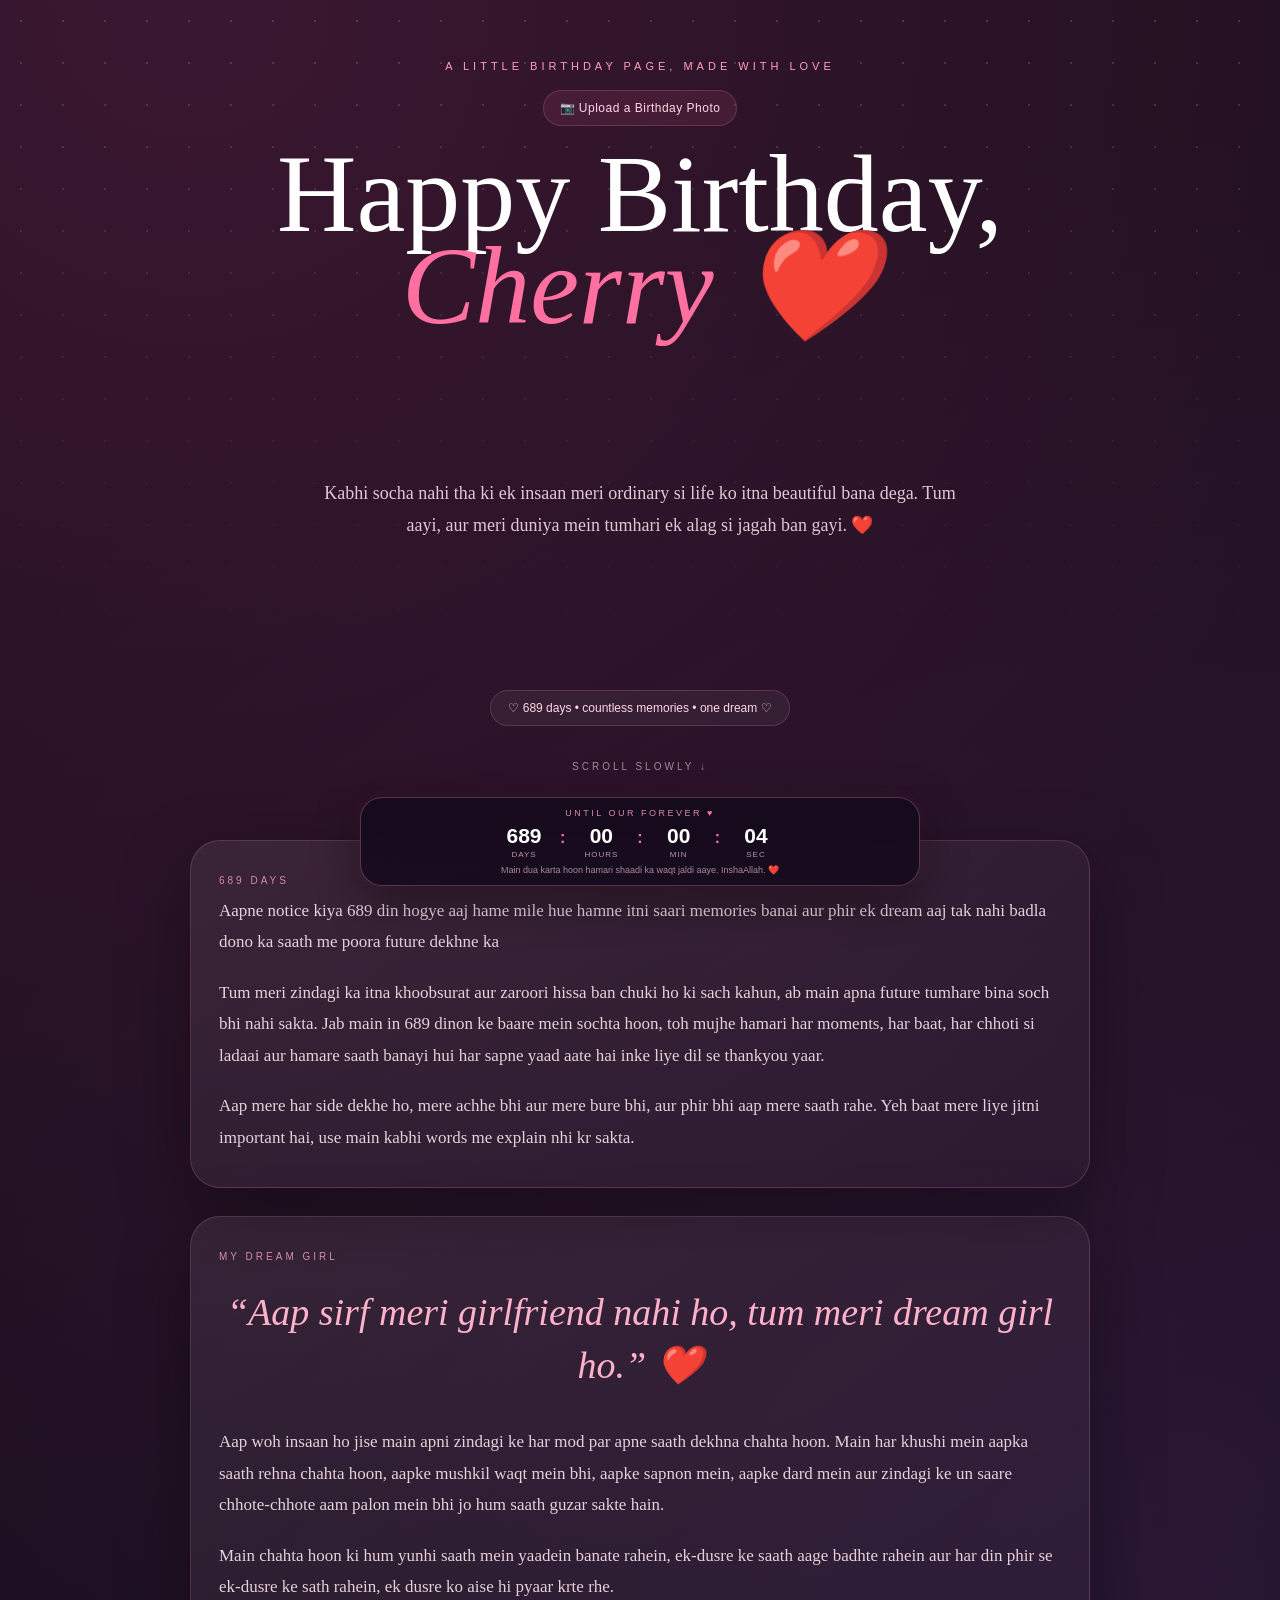
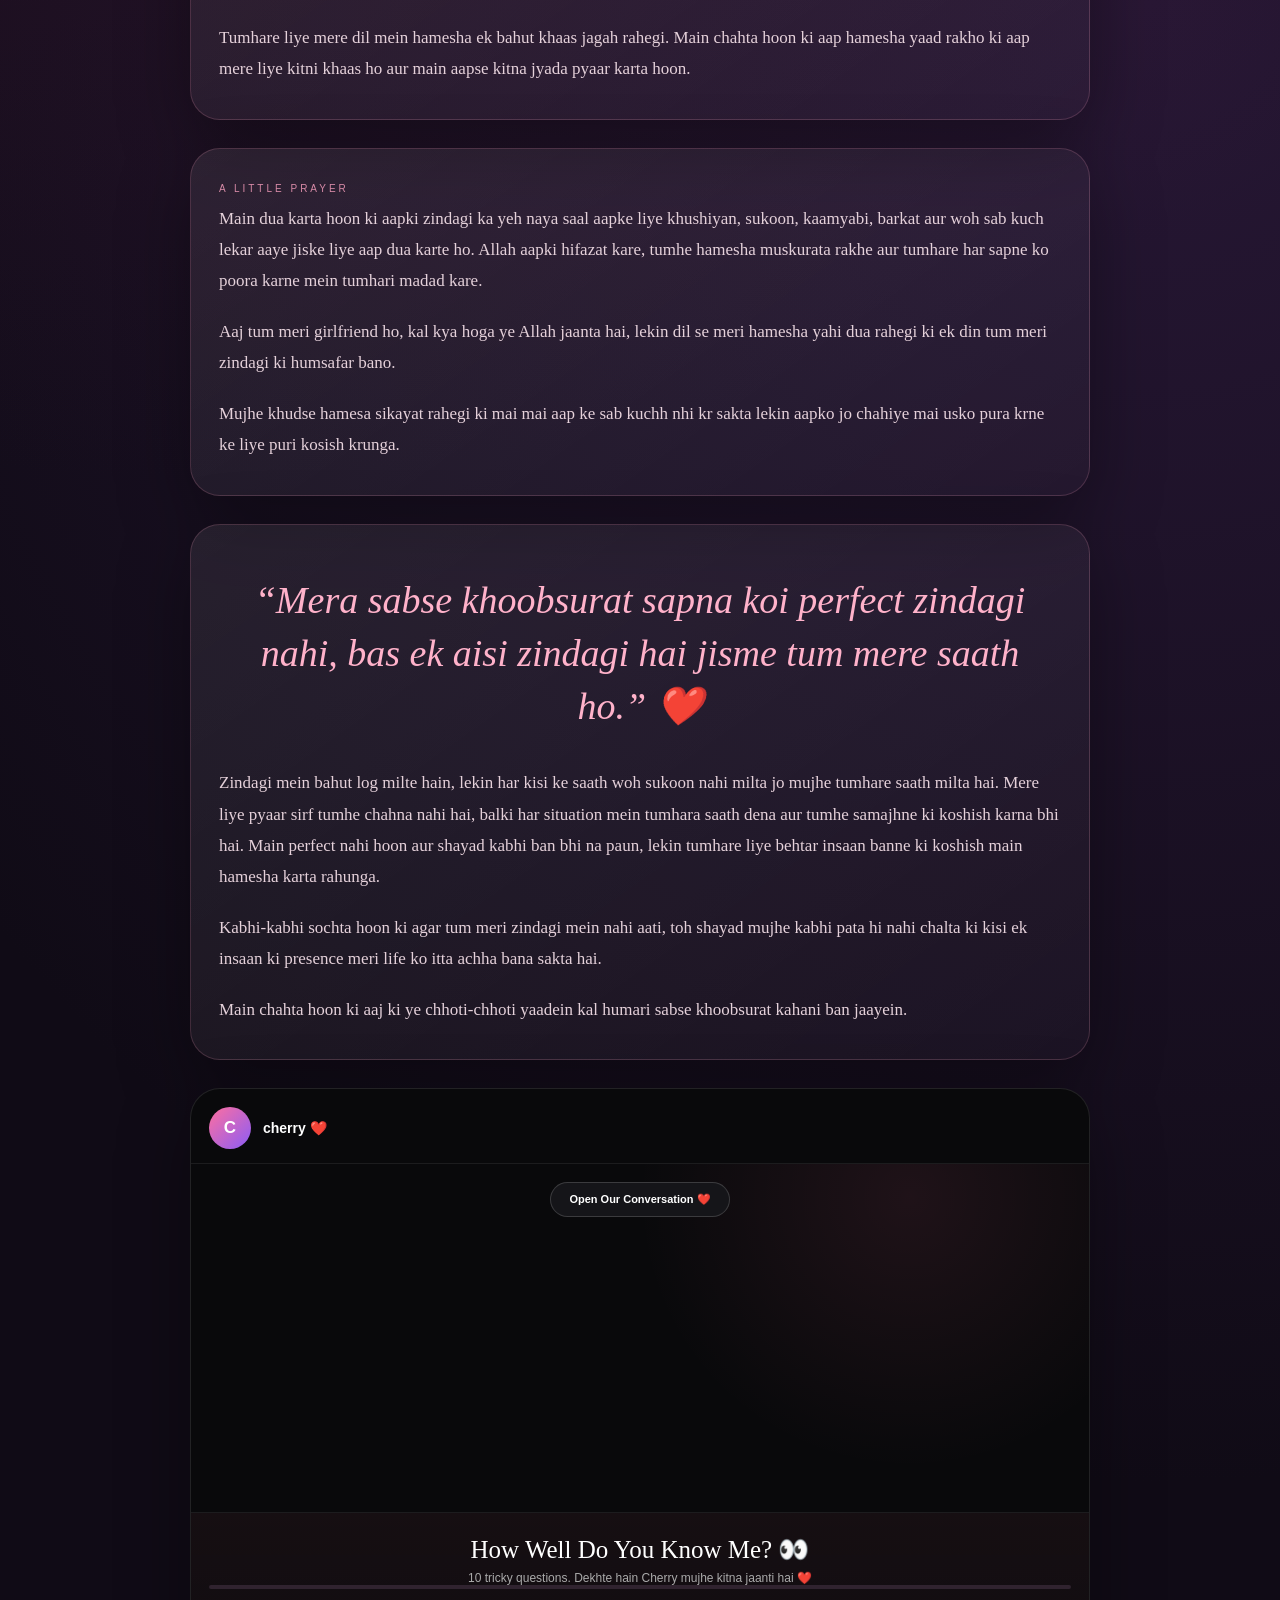
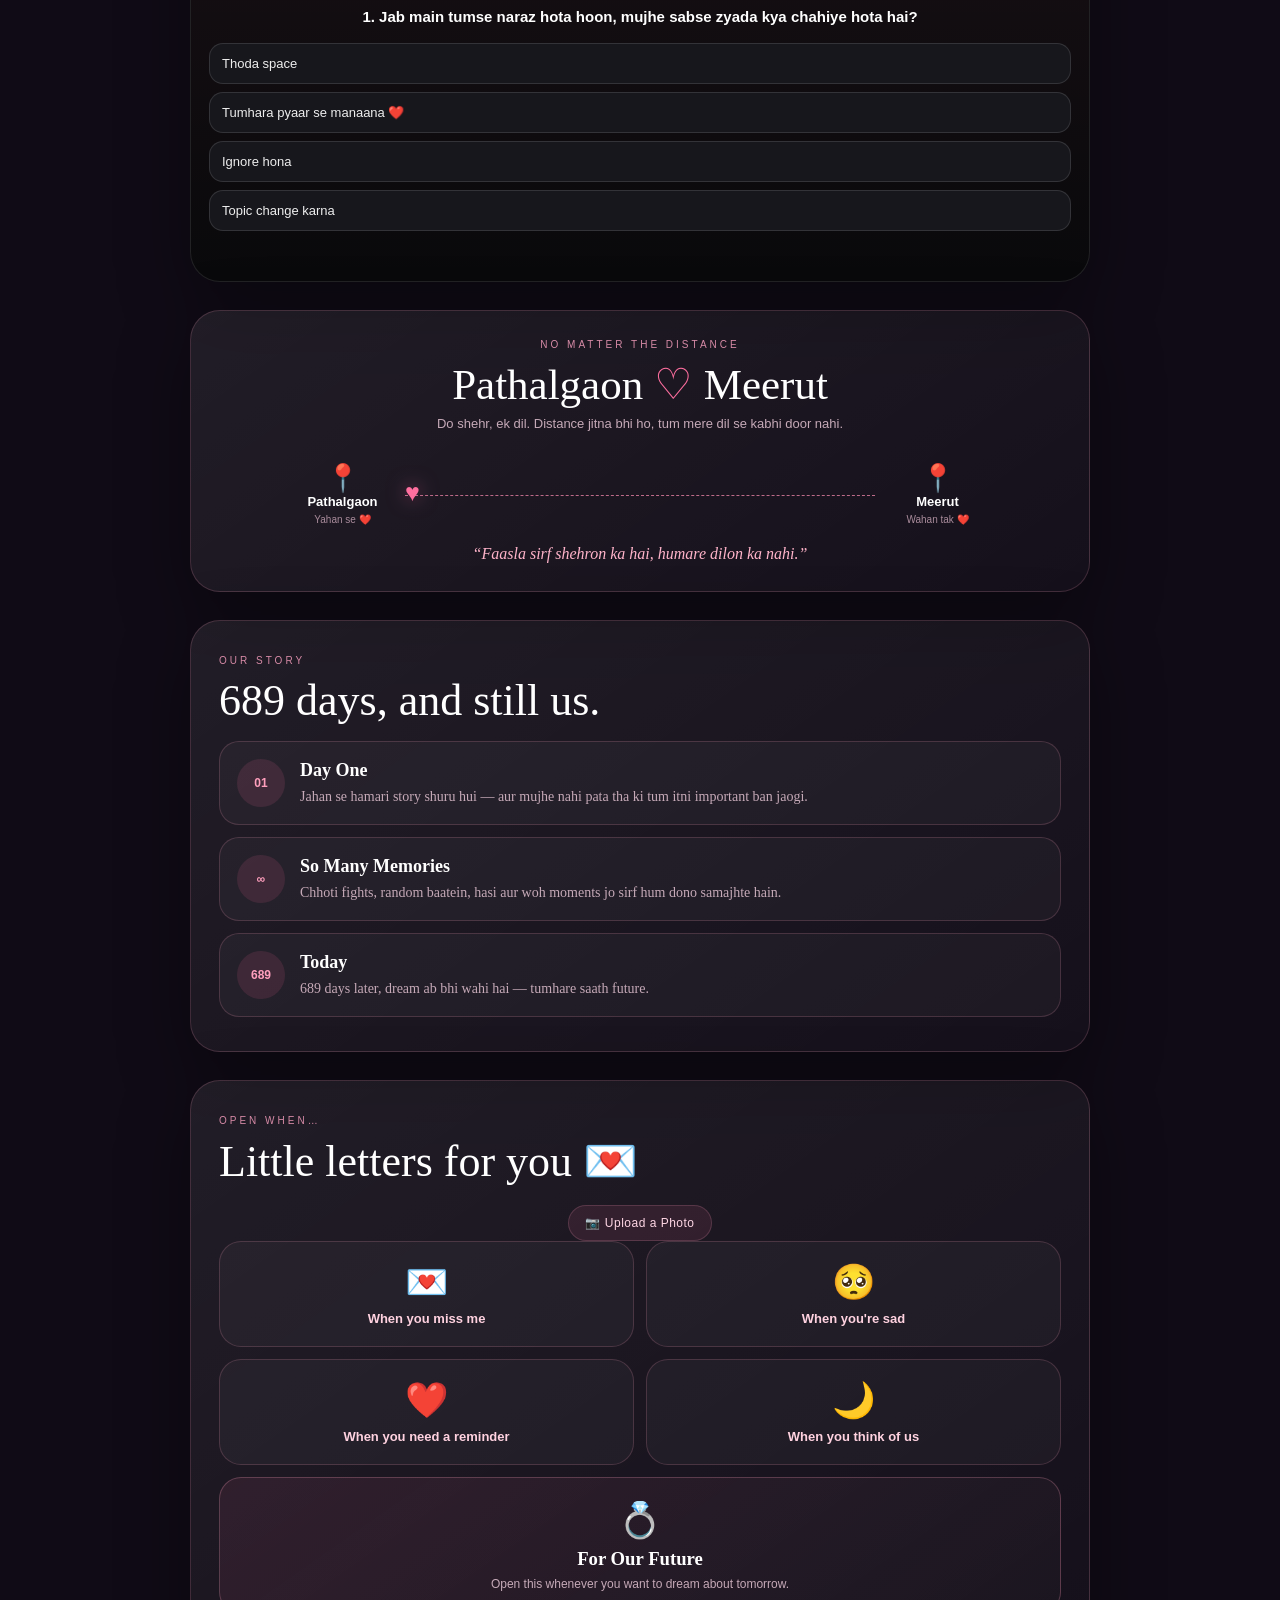
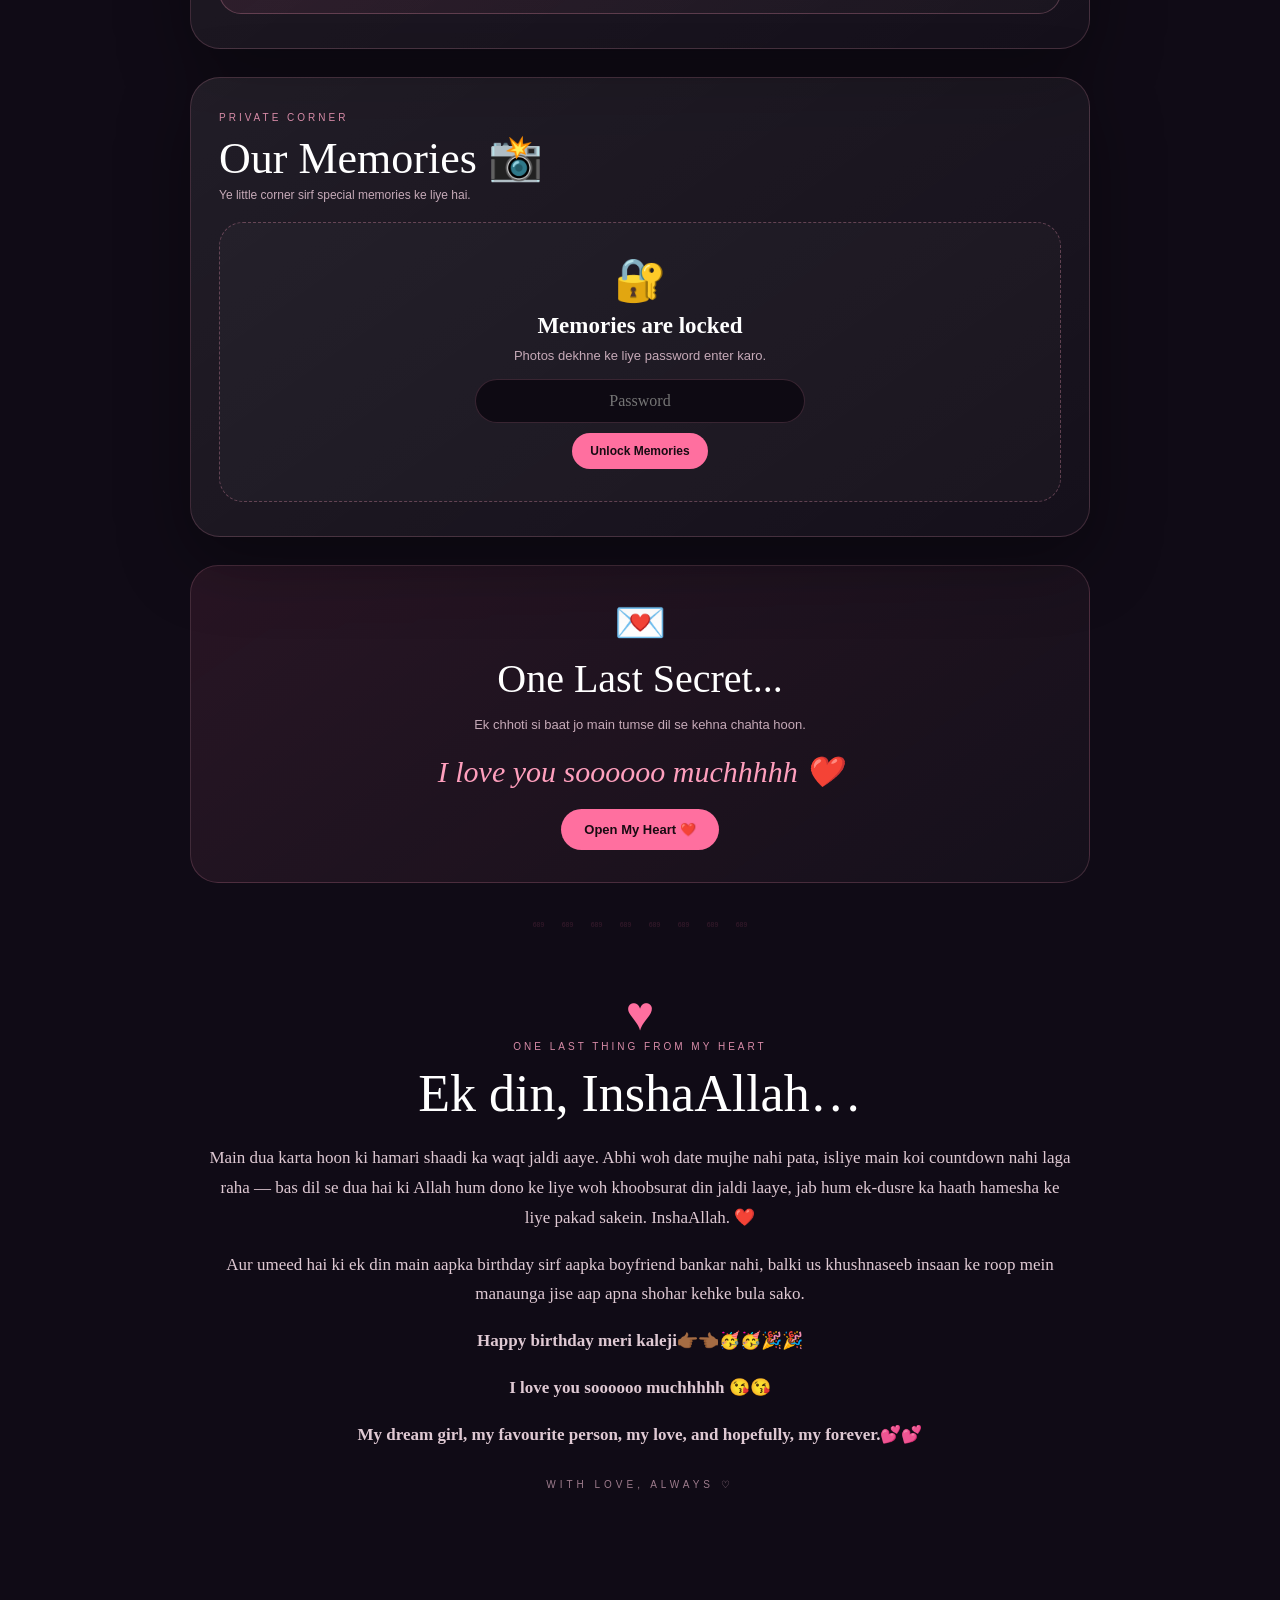
==== commit 586e2b0a: "Add photo upload under little letters heading" ====
--- a/index.html
+++ b/index.html
@@ -59,7 +59,7 @@
 <body>
 <div class="marriage-countdown" id="marriageCountdown" aria-label="Marriage countdown"><div class="cd-label">Until Our Forever <span class="cd-heart">♥</span></div><div class="cd-time"><div class="cd-unit"><span class="cd-num" id="cdDays">689</span><span class="cd-name">Days</span></div><span class="cd-sep">:</span><div class="cd-unit"><span class="cd-num" id="cdHours">00</span><span class="cd-name">Hours</span></div><span class="cd-sep">:</span><div class="cd-unit"><span class="cd-num" id="cdMinutes">00</span><span class="cd-name">Min</span></div><span class="cd-sep">:</span><div class="cd-unit"><span class="cd-num" id="cdSeconds">00</span><span class="cd-name">Sec</span></div></div><div class="cd-note">Main dua karta hoon hamari shaadi ka waqt jaldi aaye. InshaAllah. ❤️</div></div>
 <div class="modal" id="letterModal"><div class="popup"><div class="icon" id="letterIcon">💌</div><h3 id="letterTitle"></h3><p id="letterText"></p><button class="close" id="letterClose">Close ❤️</button></div></div>
-<div class="modal" id="proposalModal"><div class="popup"><div class="icon">💍❤️</div><h3>Ek baat dil se…</h3><p>689 din pehle shayad mujhe nahi pata tha ki tum meri zindagi mein itni special ban jaogi. Aaj itna zaroor pata hai ki meri sabse khoobsurat wishes mein tumhara naam hota hai.</p><p>Main tumhare saath sirf aaj ke moments nahi, balki kal ke saare moments bhi jeena chahta hoon — tumhari khushi mein, tumhare mushkil waqt mein, tumhari har chhoti-badi achievement mein.</p><p>Main perfect nahi hoon, lekin tumhare liye behtar insaan banne ki koshish hamesha karta rahunga. Aur agar Allah ne hum dono ke liye likha hai, toh ek din is distance ko khatam karke tumhara haath hamesha ke liye pakadna chahta hoon.</p><p>Ye koi pressure nahi, bas mere dil ki sabse sachchi wish hai…</p><p style="color:#ff9fbd;text-align:center;font-weight:bold">Cherry, kya tum mere saath apni poori zindagi ki kahani likhna chahogi? ❤️</p><div class="popup-upload"><label for="proposalImageUpload">📷 Upload a Photo for My Heart</label><input id="proposalImageUpload" type="file" accept="image/*"><img id="proposalImagePreview" class="popup-upload-preview" alt="Photo in proposal"></div><button class="close" id="proposalClose">Close ❤️</button></div></div>
+<div class="modal" id="proposalModal"><div class="popup"><div class="popup-upload"><label for="proposalImageUpload">📷 Upload a Photo for My Heart</label><input id="proposalImageUpload" type="file" accept="image/*"><img id="proposalImagePreview" class="popup-upload-preview" alt="Photo in proposal"></div><div class="icon">💍❤️</div><h3>Ek baat dil se…</h3><p>689 din pehle shayad mujhe nahi pata tha ki tum meri zindagi mein itni special ban jaogi. Aaj itna zaroor pata hai ki meri sabse khoobsurat wishes mein tumhara naam hota hai.</p><p>Main tumhare saath sirf aaj ke moments nahi, balki kal ke saare moments bhi jeena chahta hoon — tumhari khushi mein, tumhare mushkil waqt mein, tumhari har chhoti-badi achievement mein.</p><p>Main perfect nahi hoon, lekin tumhare liye behtar insaan banne ki koshish hamesha karta rahunga. Aur agar Allah ne hum dono ke liye likha hai, toh ek din is distance ko khatam karke tumhara haath hamesha ke liye pakadna chahta hoon.</p><p>Ye koi pressure nahi, bas mere dil ki sabse sachchi wish hai…</p><p style="color:#ff9fbd;text-align:center;font-weight:bold">Cherry, kya tum mere saath apni poori zindagi ki kahani likhna chahogi? ❤️</p><button class="close" id="proposalClose">Close ❤️</button></div></div>
 
 <main class="wrap">
 <section class="hero">
@@ -106,7 +106,7 @@
 <div class="moment"><div class="num">689</div><div><h3>Today</h3><p>689 days later, dream ab bhi wahi hai — tumhare saath future.</p></div></div>
 </div></section>
 
-<section class="section"><div class="label">Open when…</div><h2>Little letters for you 💌</h2><div class="letters">
+<section class="section"><div class="label">Open when…</div><h2>Little letters for you 💌</h2><div class="hero-upload"><label for="lettersImageUpload">📷 Upload a Photo</label><input id="lettersImageUpload" type="file" accept="image/*"><img id="lettersImagePreview" class="hero-upload-preview" alt="Uploaded photo"></div><div class="letters">
 <div class="letter" data-letter="miss"><div class="letter-icon">💌</div><span>When you miss me</span></div>
 <div class="letter" data-letter="sad"><div class="letter-icon">🥺</div><span>When you're sad</span></div>
 <div class="letter" data-letter="love"><div class="letter-icon">❤️</div><span>When you need a reminder</span></div>
@@ -154,10 +154,11 @@
 function specialDB(){return new Promise((ok,no)=>{const q=indexedDB.open(imageDBName,1);q.onupgradeneeded=()=>q.result.createObjectStore('special');q.onsuccess=()=>ok(q.result);q.onerror=()=>no(q.error)})}
 async function saveSpecial(key,file,preview){if(!file||!file.type.startsWith('image/'))return;const d=await specialDB(),t=d.transaction('special','readwrite');t.objectStore('special').put(file,key);t.oncomplete=()=>{if(preview._url)URL.revokeObjectURL(preview._url);preview._url=URL.createObjectURL(file);preview.src=preview._url;preview.classList.add('show')}}
 async function loadSpecial(key,preview){const d=await specialDB(),q=d.transaction('special','readonly').objectStore('special').get(key);q.onsuccess=()=>{if(!q.result)return;if(preview._url)URL.revokeObjectURL(preview._url);preview._url=URL.createObjectURL(q.result);preview.src=preview._url;preview.classList.add('show')}}
-const heroImageUpload=document.getElementById('heroImageUpload'),heroImagePreview=document.getElementById('heroImagePreview'),proposalImageUpload=document.getElementById('proposalImageUpload'),proposalImagePreview=document.getElementById('proposalImagePreview');
+const heroImageUpload=document.getElementById('heroImageUpload'),heroImagePreview=document.getElementById('heroImagePreview'),proposalImageUpload=document.getElementById('proposalImageUpload'),proposalImagePreview=document.getElementById('proposalImagePreview'),lettersImageUpload=document.getElementById('lettersImageUpload'),lettersImagePreview=document.getElementById('lettersImagePreview');
 heroImageUpload.onchange=e=>saveSpecial('hero',e.target.files[0],heroImagePreview);
 proposalImageUpload.onchange=e=>saveSpecial('proposal',e.target.files[0],proposalImagePreview);
-loadSpecial('hero',heroImagePreview);loadSpecial('proposal',proposalImagePreview);
+lettersImageUpload.onchange=e=>saveSpecial('letters',e.target.files[0],lettersImagePreview);
+loadSpecial('hero',heroImagePreview);loadSpecial('proposal',proposalImagePreview);loadSpecial('letters',lettersImagePreview);
 
 const lock=document.getElementById('photoLock'),content=document.getElementById('memoryContent'),vp=document.getElementById('viewPassword'),vu=document.getElementById('viewUnlock'),ve=document.getElementById('viewError'),admin=document.getElementById('adminUnlock'),status=document.getElementById('adminStatus'),upload=document.getElementById('uploadControls'),file=document.getElementById('photoFile'),reset=document.getElementById('clearPhotos'),slides=document.getElementById('slides'),dots=document.getElementById('dots'),count=document.getElementById('count'),slider=document.getElementById('slider');let unlocked=false,index=0,total=0;const DB='cherryBirthdayPhotos',STORE='photos';const VIEW='c2FuYTA2MDU=',OWNER='bmFzaXIxMjM0';
 function db(){return new Promise((ok,no)=>{const q=indexedDB.open(DB,1);q.onupgradeneeded=()=>q.result.createObjectStore(STORE);q.onsuccess=()=>ok(q.result);q.onerror=()=>no(q.error)})}
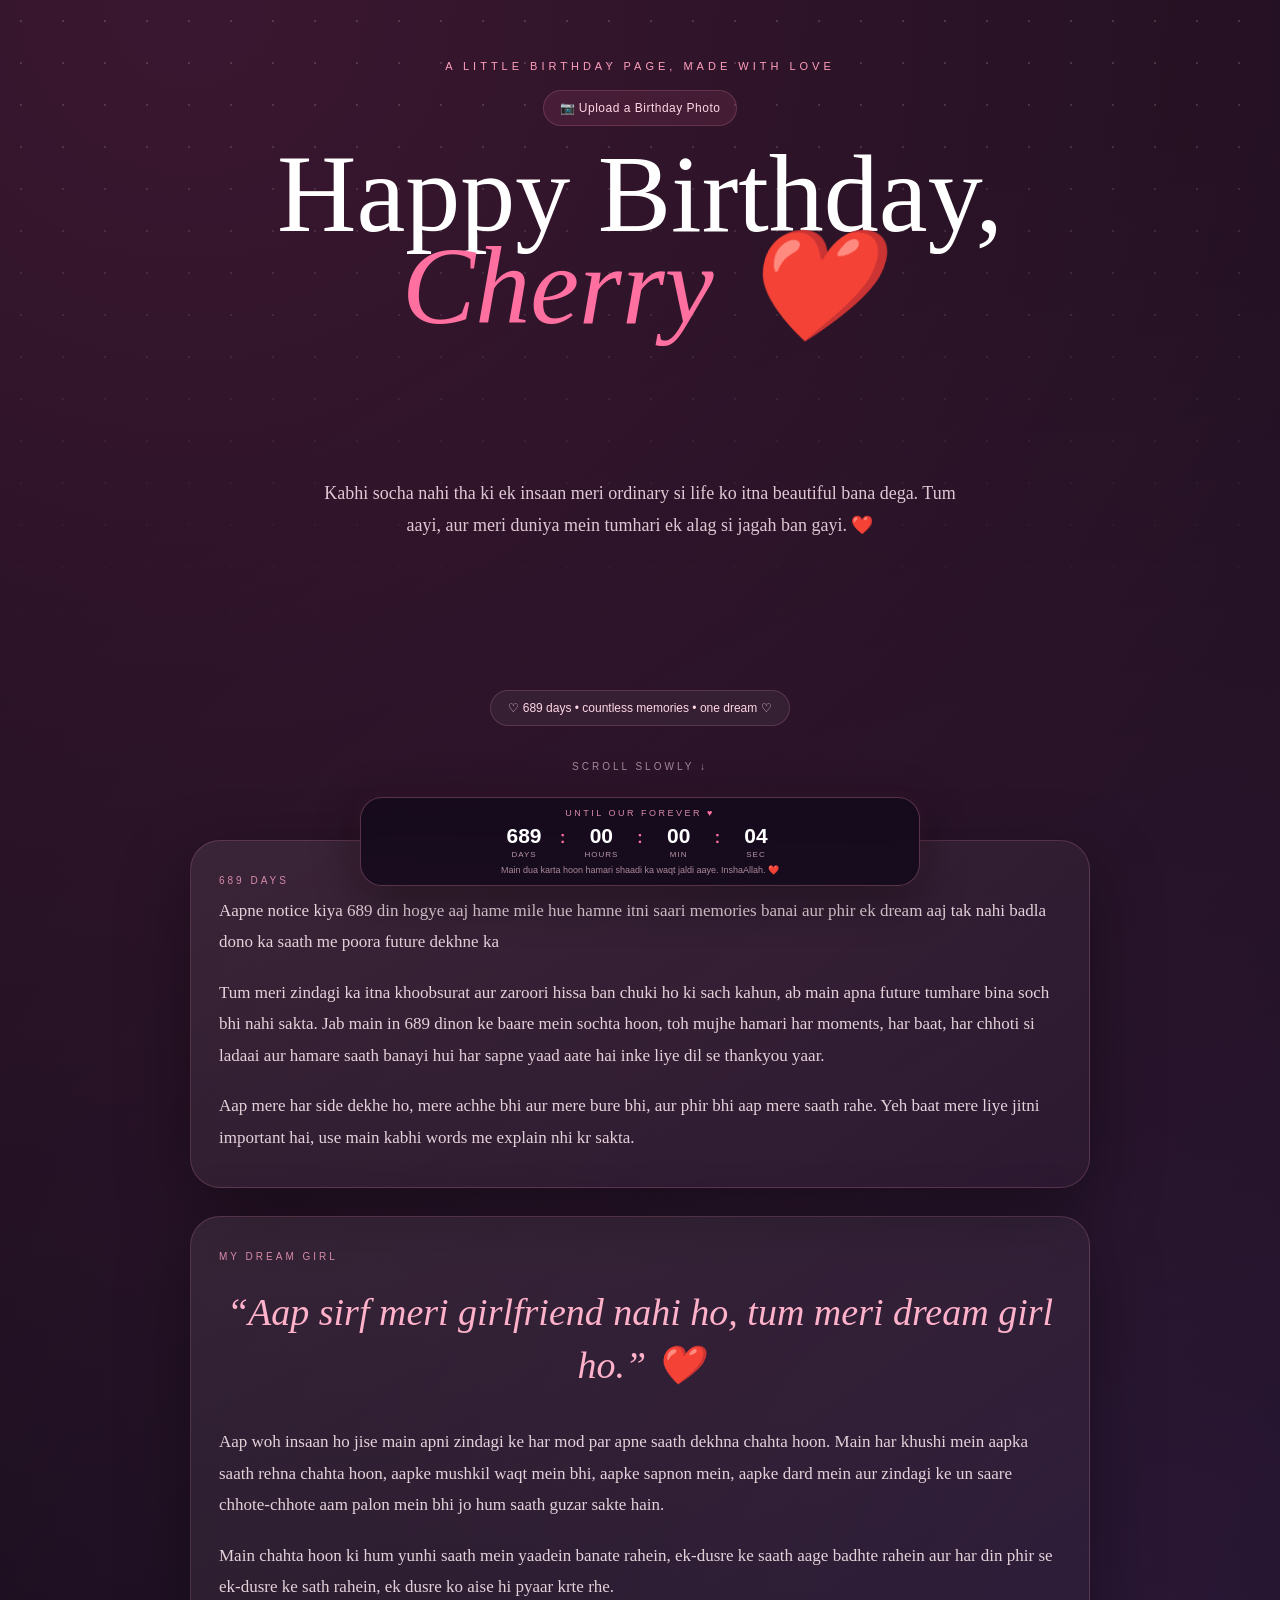
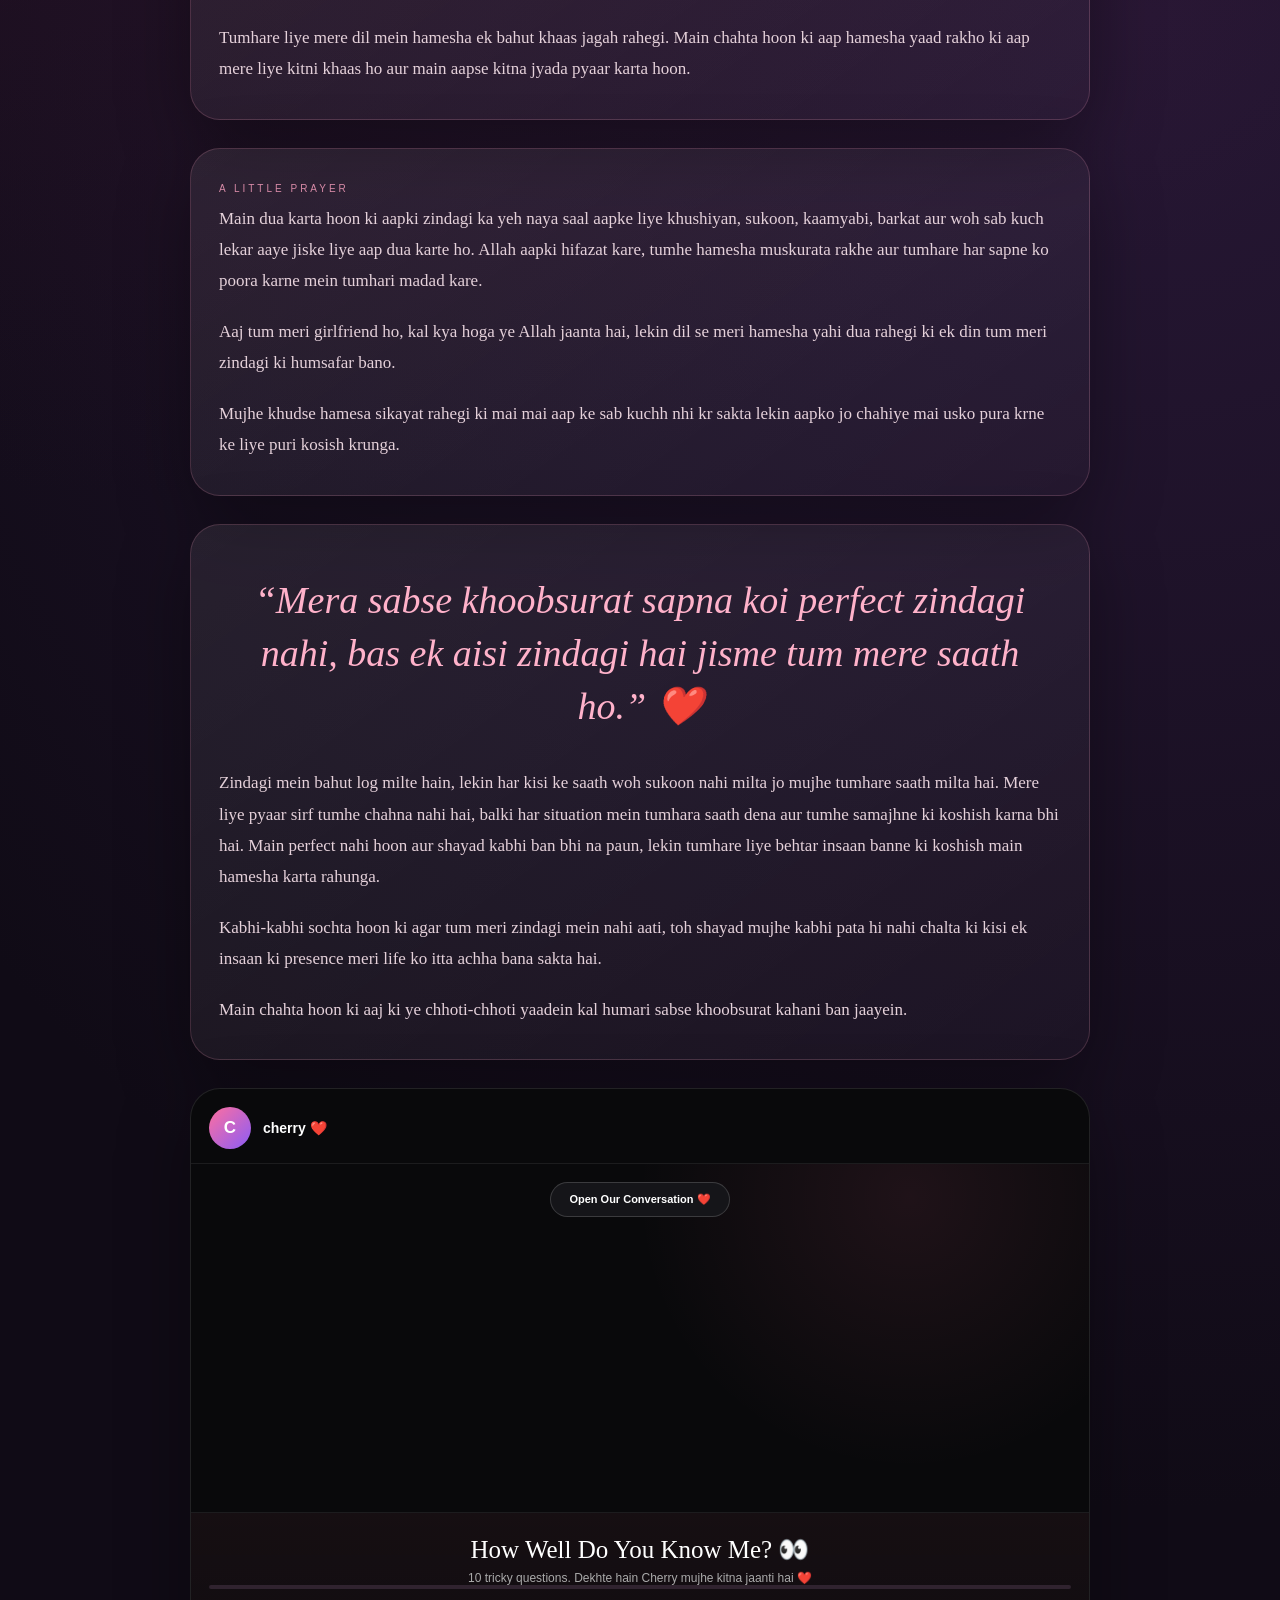
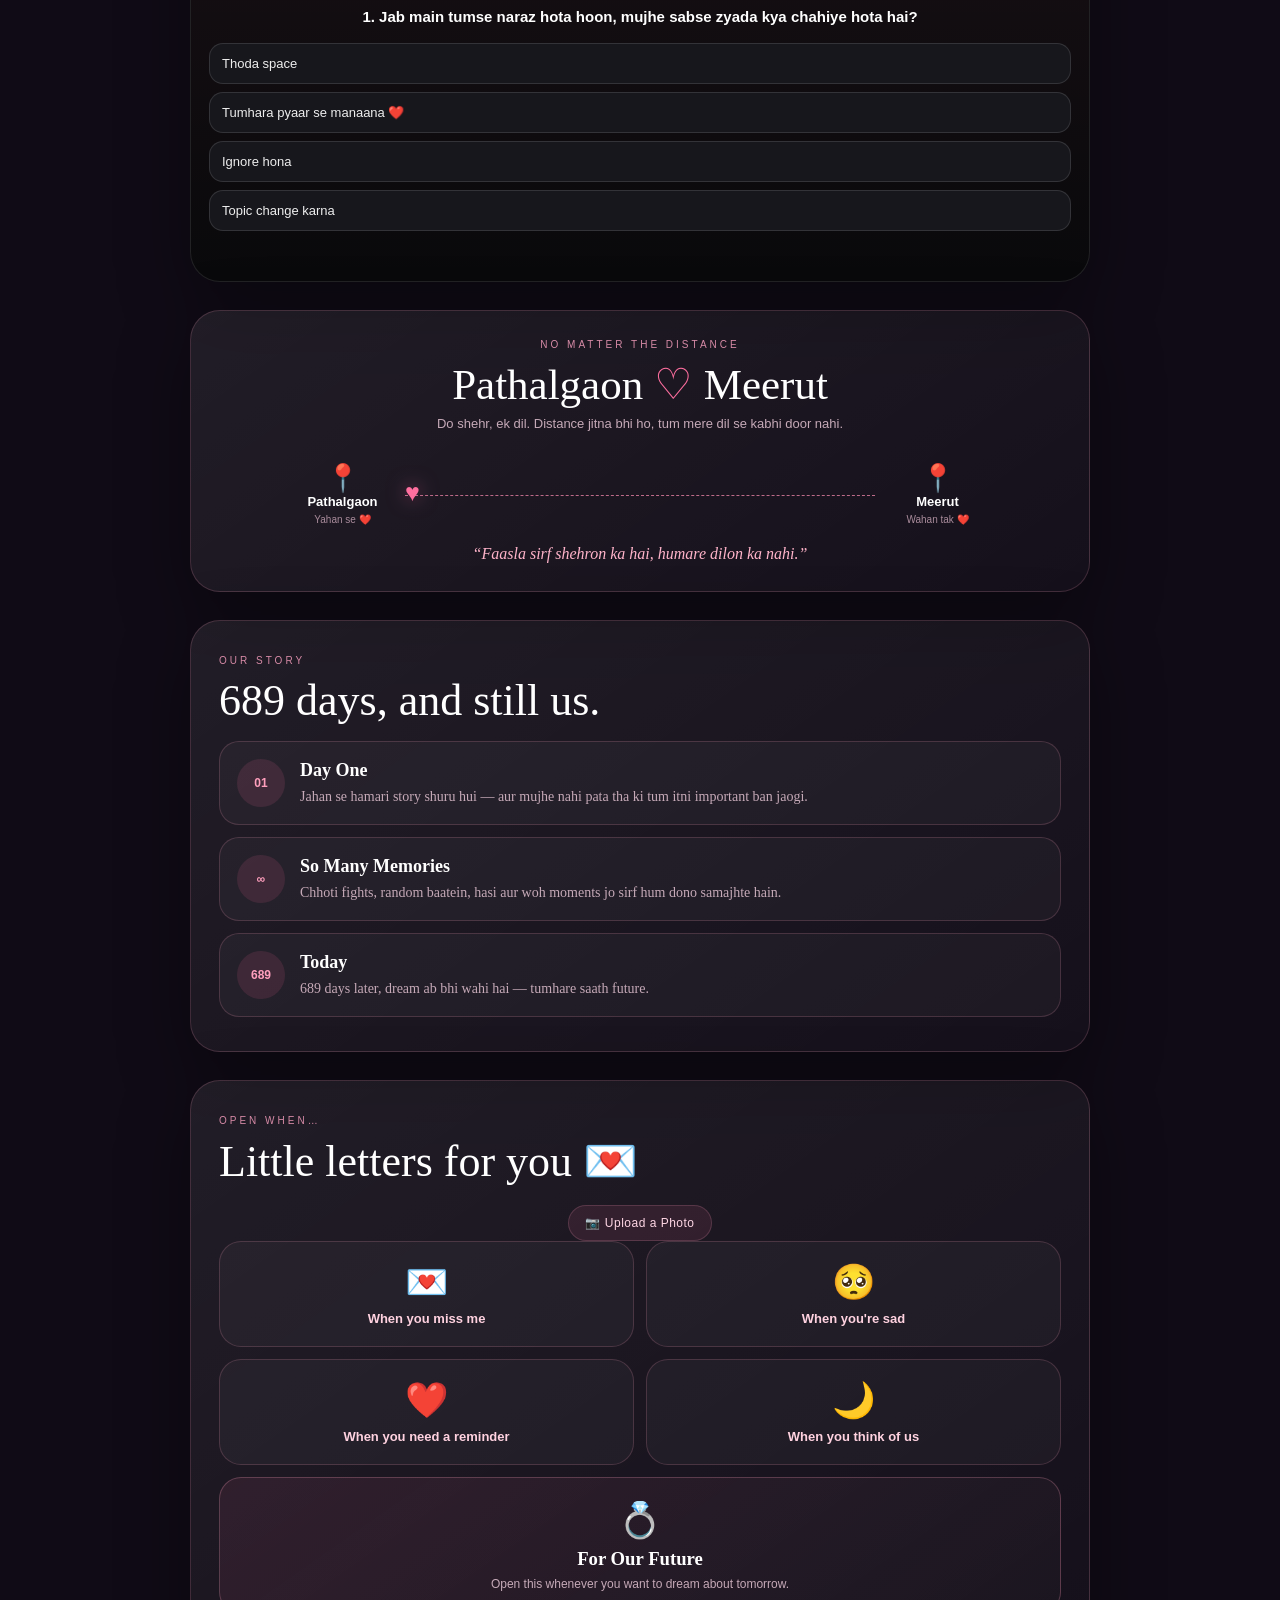
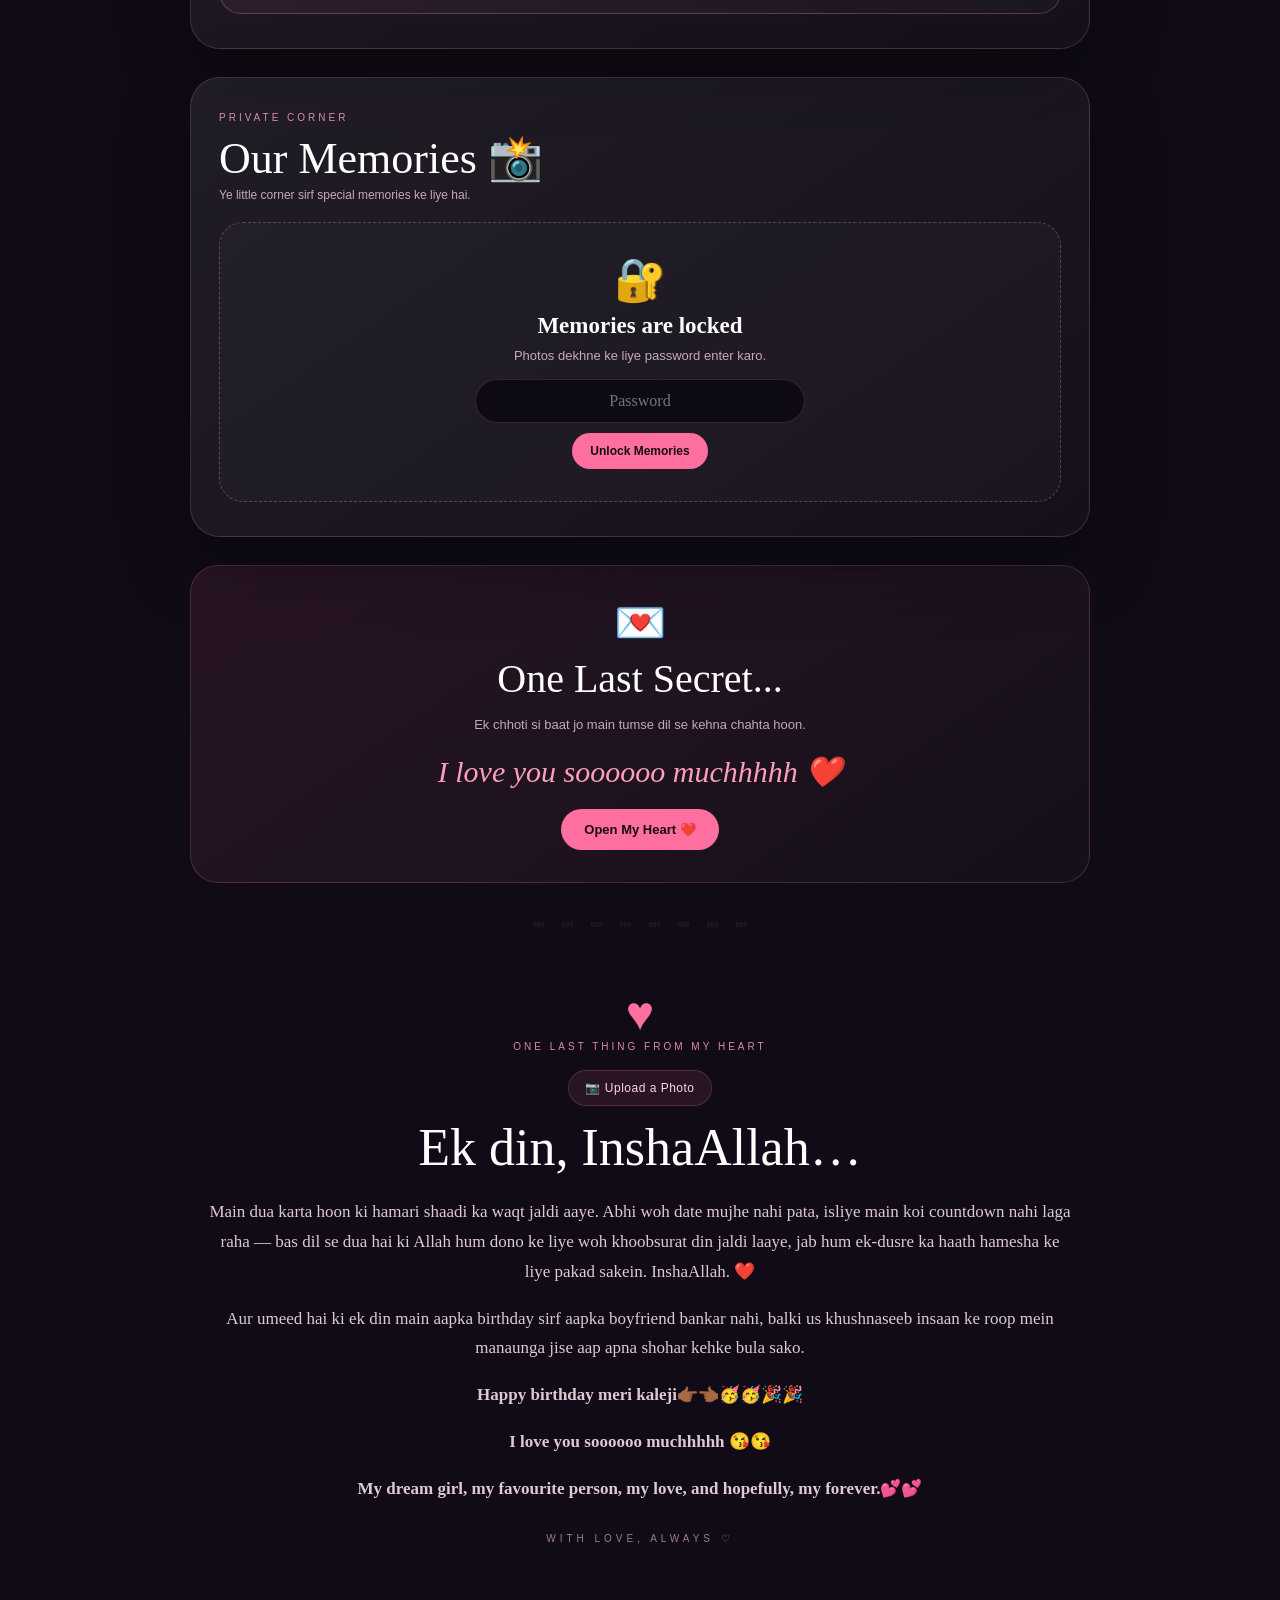
==== commit 9e0580d0: "Add photo upload above final birthday message" ====
--- a/index.html
+++ b/index.html
@@ -121,7 +121,7 @@
 
 <section class="proposal-secret"><div class="lock-heart">💌</div><h2>One Last Secret...</h2><p>Ek chhoti si baat jo main tumse dil se kehna chahta hoon.</p><div style="margin:18px 0 20px;color:#ff9fbd;font-size:30px;font-style:italic">I love you soooooo muchhhhh ❤️</div><button class="proposal-btn" id="proposalOpen">Open My Heart ❤️</button></section>
 
-<div class="egg-wrap" aria-label="hidden memories"><span class="egg" data-egg="1" title="689">689</span><span class="egg" data-egg="2" title="689">689</span><span class="egg" data-egg="3" title="689">689</span><span class="egg" data-egg="4" title="689">689</span><span class="egg" data-egg="5" title="689">689</span><span class="egg" data-egg="6" title="689">689</span><span class="egg" data-egg="7" title="689">689</span><span class="egg" data-egg="8" title="689">689</span></div><section class="final"><div class="heart">♥</div><div class="label">One last thing from my heart</div><h2>Ek din, InshaAllah…</h2>
+<div class="egg-wrap" aria-label="hidden memories"><span class="egg" data-egg="1" title="689">689</span><span class="egg" data-egg="2" title="689">689</span><span class="egg" data-egg="3" title="689">689</span><span class="egg" data-egg="4" title="689">689</span><span class="egg" data-egg="5" title="689">689</span><span class="egg" data-egg="6" title="689">689</span><span class="egg" data-egg="7" title="689">689</span><span class="egg" data-egg="8" title="689">689</span></div><section class="final"><div class="heart">♥</div><div class="label">One last thing from my heart</div><div class="hero-upload"><label for="finalImageUpload">📷 Upload a Photo</label><input id="finalImageUpload" type="file" accept="image/*"><img id="finalImagePreview" class="hero-upload-preview" alt="Uploaded photo"></div><h2>Ek din, InshaAllah…</h2>
 <p>Main dua karta hoon ki hamari shaadi ka waqt jaldi aaye. Abhi woh date mujhe nahi pata, isliye main koi countdown nahi laga raha — bas dil se dua hai ki Allah hum dono ke liye woh khoobsurat din jaldi laaye, jab hum ek-dusre ka haath hamesha ke liye pakad sakein. InshaAllah. ❤️</p>
 <p>Aur umeed hai ki ek din main aapka birthday sirf aapka boyfriend bankar nahi, balki us khushnaseeb insaan ke roop mein manaunga jise aap apna shohar kehke bula sako.</p>
 <p><b>Happy birthday meri kaleji👉🏾👈🏾🥳🥳🎉🎉</b></p><p><b>I love you soooooo muchhhhh 😘😘</b></p><p><b>My dream girl, my favourite person, my love, and hopefully, my forever.💕💕</b></p><div class="signature">WITH LOVE, ALWAYS ♡</div></section>
@@ -154,11 +154,12 @@
 function specialDB(){return new Promise((ok,no)=>{const q=indexedDB.open(imageDBName,1);q.onupgradeneeded=()=>q.result.createObjectStore('special');q.onsuccess=()=>ok(q.result);q.onerror=()=>no(q.error)})}
 async function saveSpecial(key,file,preview){if(!file||!file.type.startsWith('image/'))return;const d=await specialDB(),t=d.transaction('special','readwrite');t.objectStore('special').put(file,key);t.oncomplete=()=>{if(preview._url)URL.revokeObjectURL(preview._url);preview._url=URL.createObjectURL(file);preview.src=preview._url;preview.classList.add('show')}}
 async function loadSpecial(key,preview){const d=await specialDB(),q=d.transaction('special','readonly').objectStore('special').get(key);q.onsuccess=()=>{if(!q.result)return;if(preview._url)URL.revokeObjectURL(preview._url);preview._url=URL.createObjectURL(q.result);preview.src=preview._url;preview.classList.add('show')}}
-const heroImageUpload=document.getElementById('heroImageUpload'),heroImagePreview=document.getElementById('heroImagePreview'),proposalImageUpload=document.getElementById('proposalImageUpload'),proposalImagePreview=document.getElementById('proposalImagePreview'),lettersImageUpload=document.getElementById('lettersImageUpload'),lettersImagePreview=document.getElementById('lettersImagePreview');
+const heroImageUpload=document.getElementById('heroImageUpload'),heroImagePreview=document.getElementById('heroImagePreview'),proposalImageUpload=document.getElementById('proposalImageUpload'),proposalImagePreview=document.getElementById('proposalImagePreview'),lettersImageUpload=document.getElementById('lettersImageUpload'),lettersImagePreview=document.getElementById('lettersImagePreview'),finalImageUpload=document.getElementById('finalImageUpload'),finalImagePreview=document.getElementById('finalImagePreview');
 heroImageUpload.onchange=e=>saveSpecial('hero',e.target.files[0],heroImagePreview);
 proposalImageUpload.onchange=e=>saveSpecial('proposal',e.target.files[0],proposalImagePreview);
 lettersImageUpload.onchange=e=>saveSpecial('letters',e.target.files[0],lettersImagePreview);
-loadSpecial('hero',heroImagePreview);loadSpecial('proposal',proposalImagePreview);loadSpecial('letters',lettersImagePreview);
+finalImageUpload.onchange=e=>saveSpecial('final',e.target.files[0],finalImagePreview);
+loadSpecial('hero',heroImagePreview);loadSpecial('proposal',proposalImagePreview);loadSpecial('letters',lettersImagePreview);loadSpecial('final',finalImagePreview);
 
 const lock=document.getElementById('photoLock'),content=document.getElementById('memoryContent'),vp=document.getElementById('viewPassword'),vu=document.getElementById('viewUnlock'),ve=document.getElementById('viewError'),admin=document.getElementById('adminUnlock'),status=document.getElementById('adminStatus'),upload=document.getElementById('uploadControls'),file=document.getElementById('photoFile'),reset=document.getElementById('clearPhotos'),slides=document.getElementById('slides'),dots=document.getElementById('dots'),count=document.getElementById('count'),slider=document.getElementById('slider');let unlocked=false,index=0,total=0;const DB='cherryBirthdayPhotos',STORE='photos';const VIEW='c2FuYTA2MDU=',OWNER='bmFzaXIxMjM0';
 function db(){return new Promise((ok,no)=>{const q=indexedDB.open(DB,1);q.onupgradeneeded=()=>q.result.createObjectStore(STORE);q.onsuccess=()=>ok(q.result);q.onerror=()=>no(q.error)})}
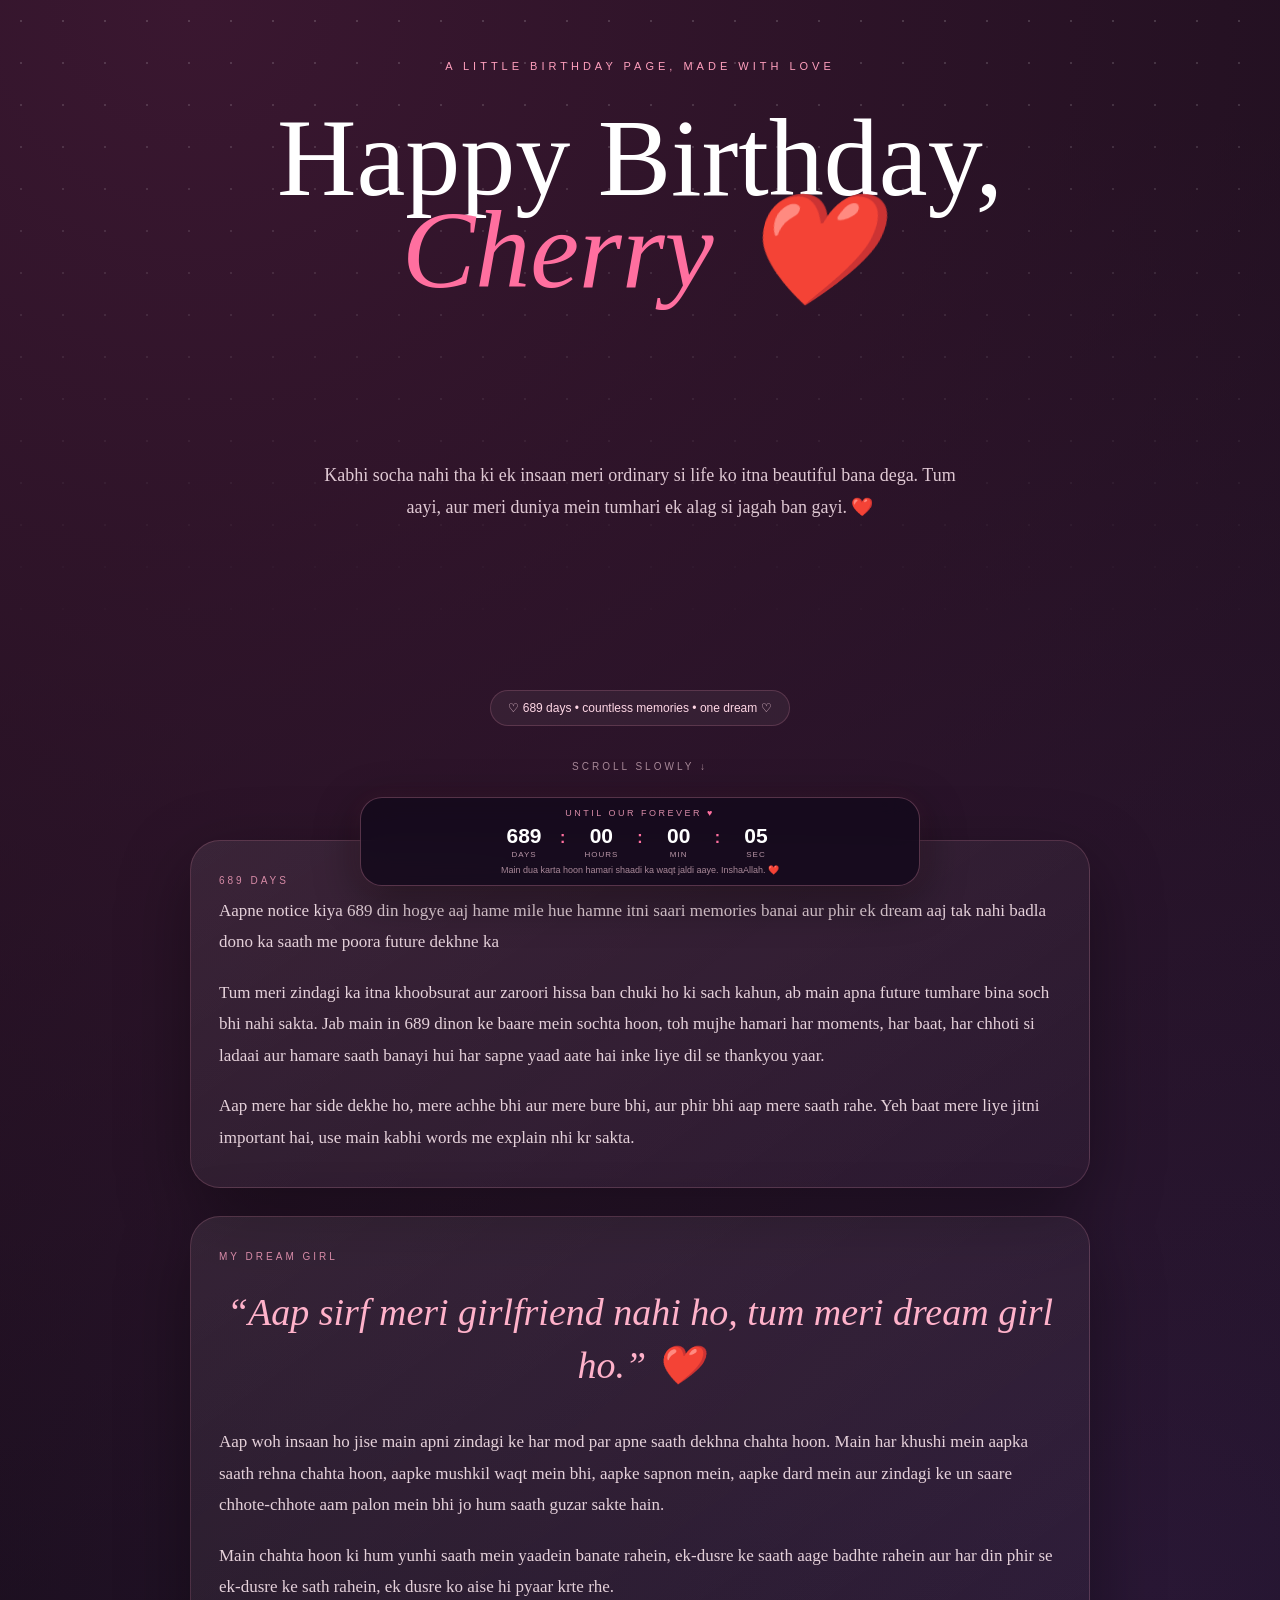
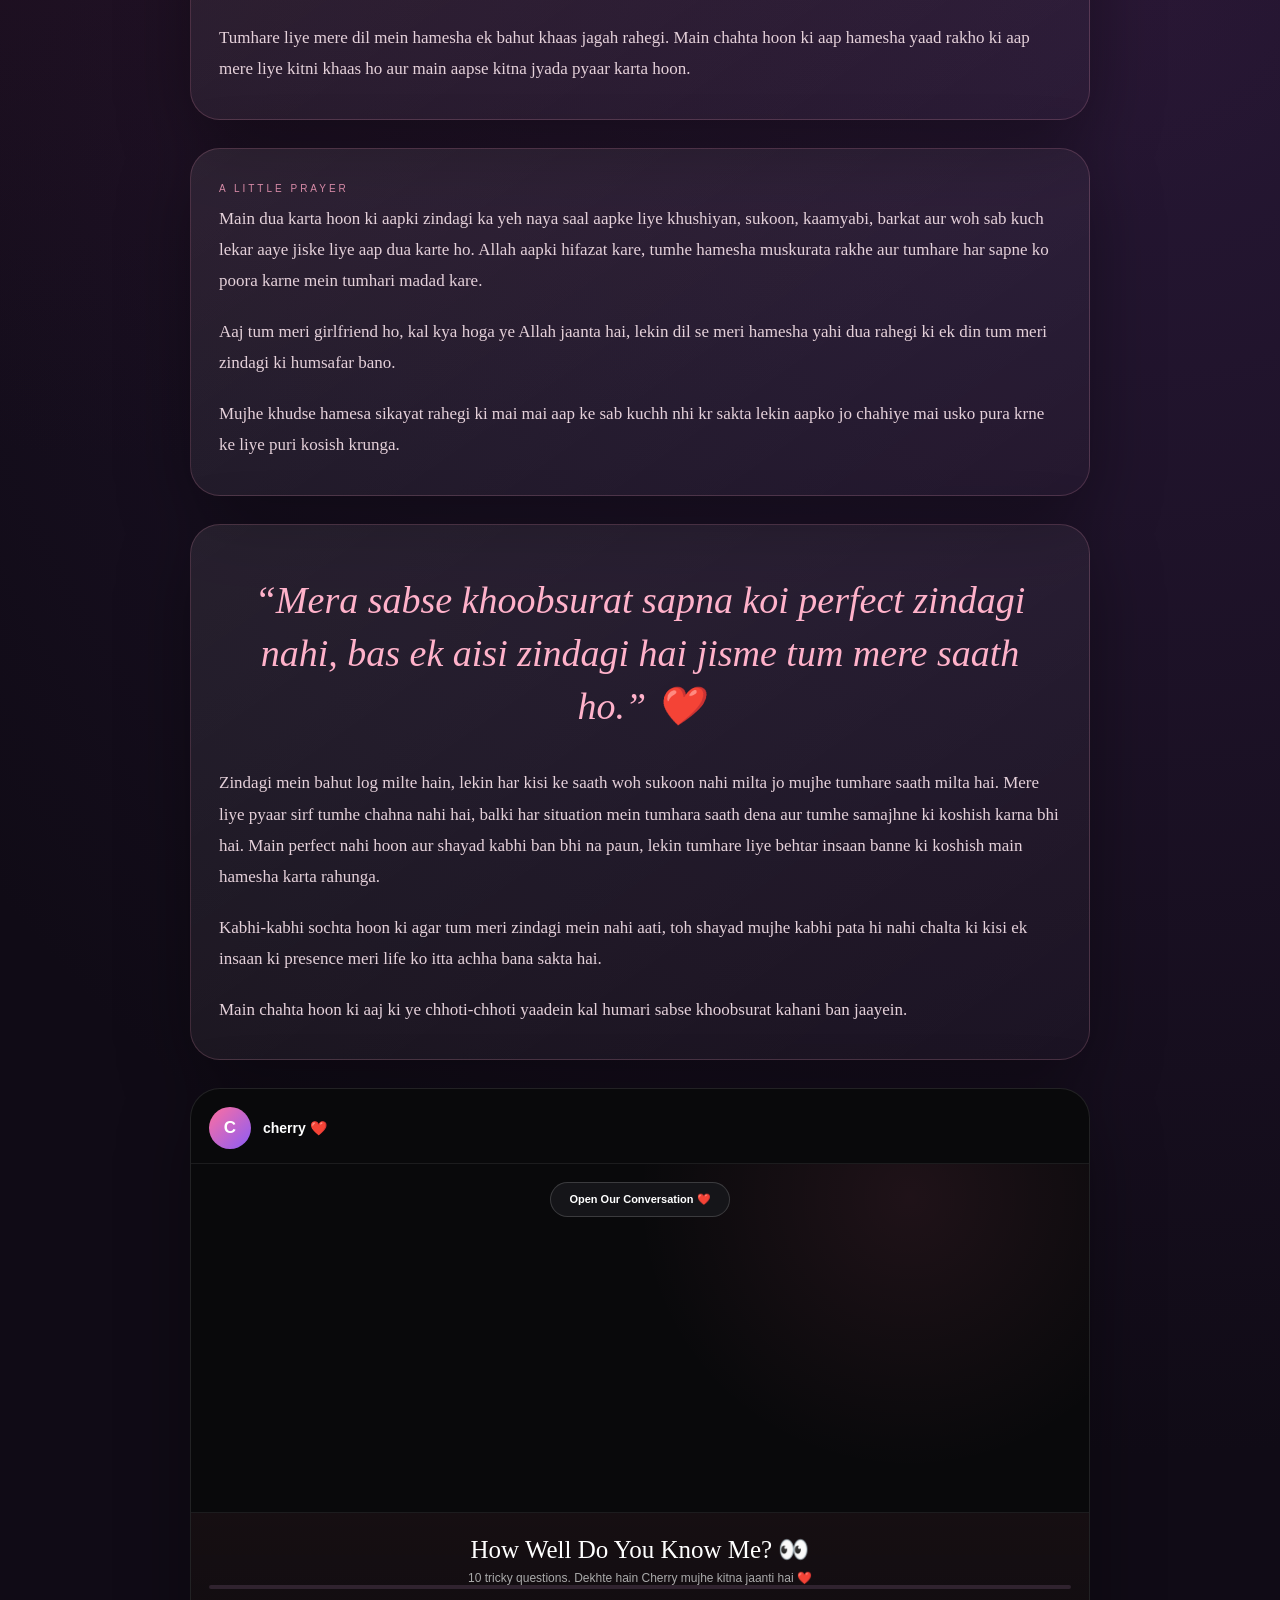
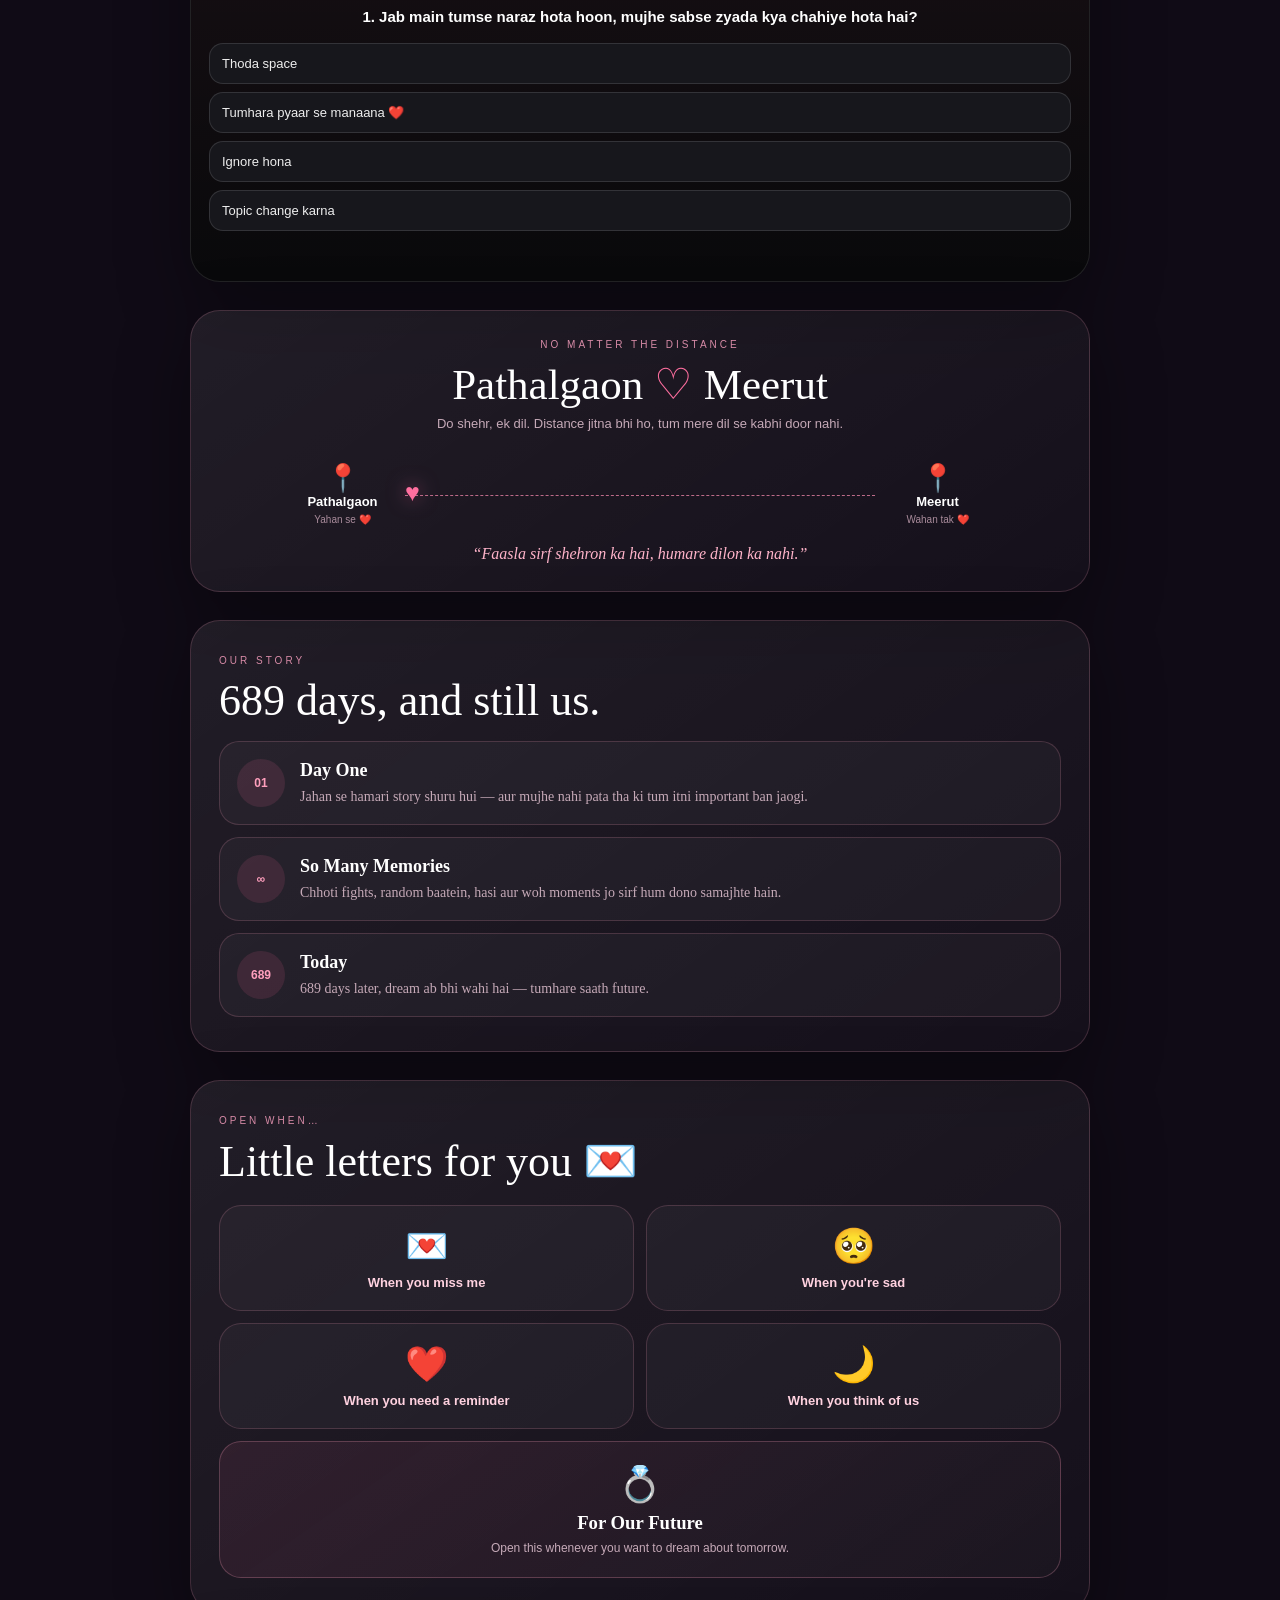
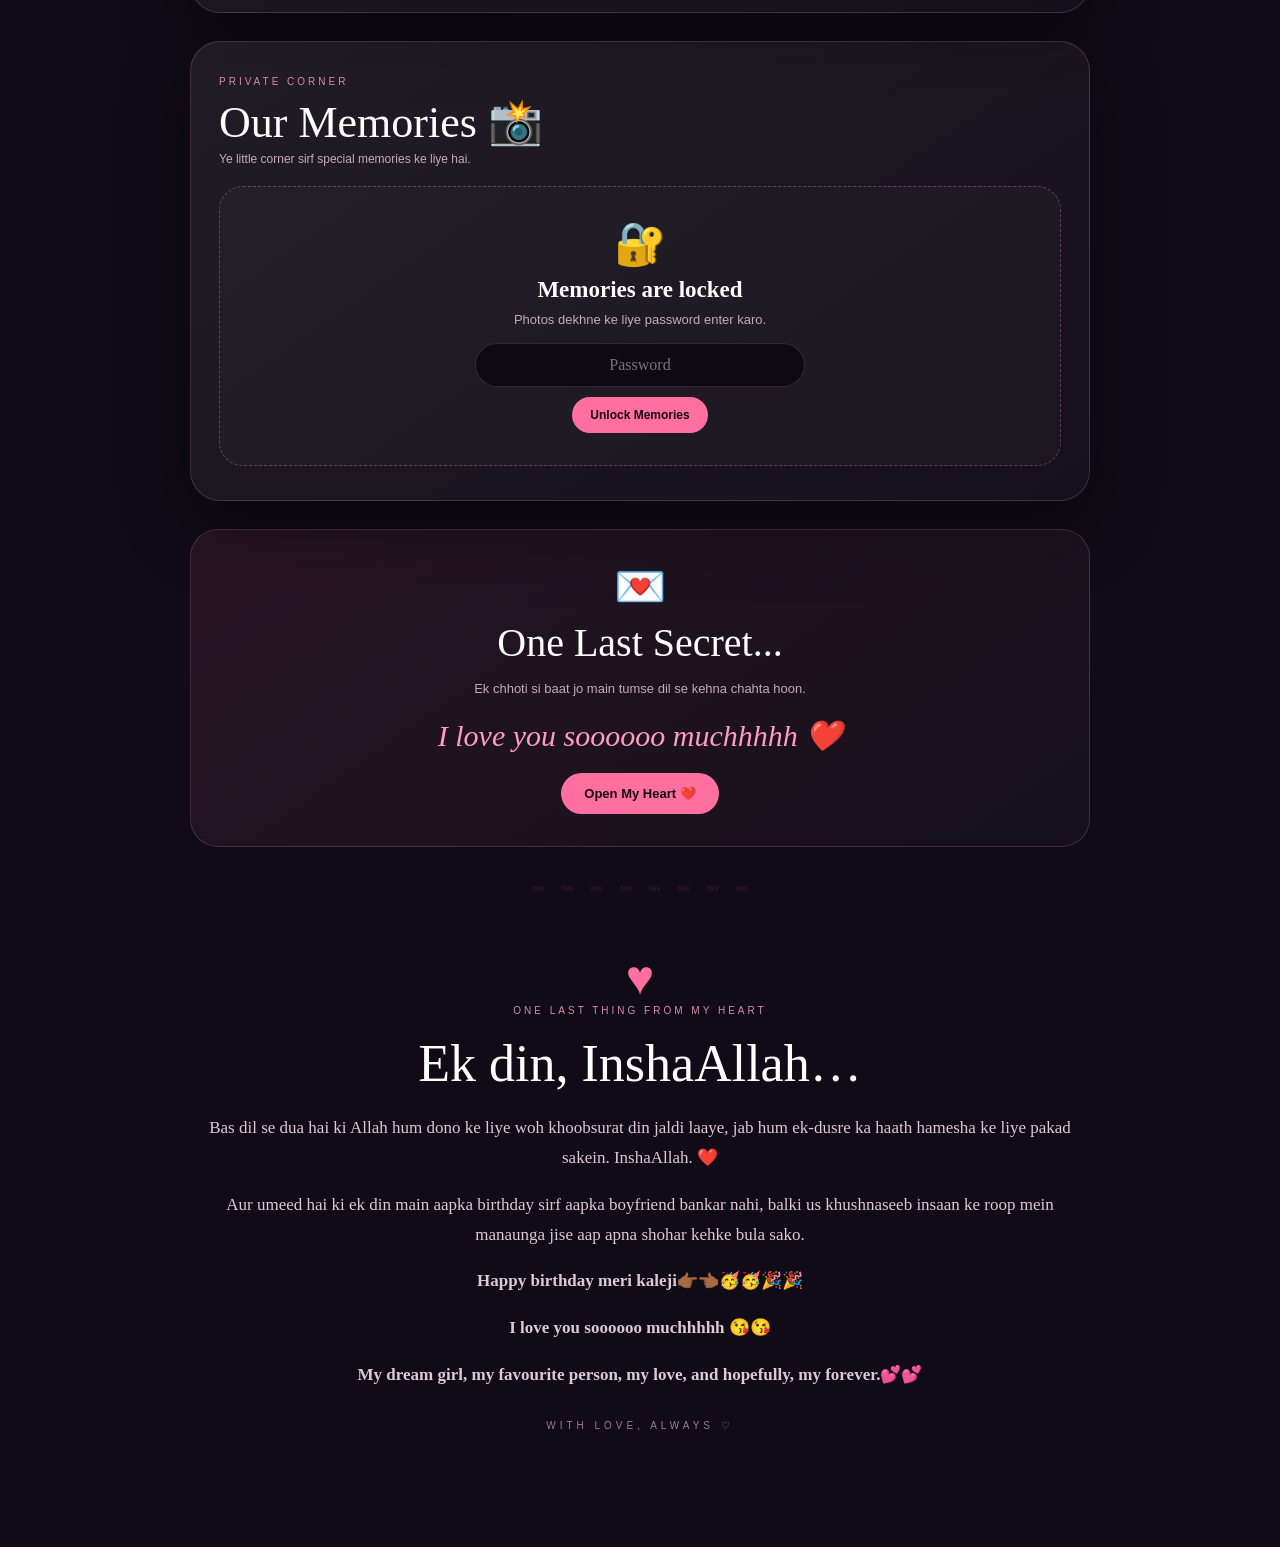
==== commit 23164d19: "Remove upload controls and keep saved photos" ====
--- a/index.html
+++ b/index.html
@@ -59,12 +59,12 @@
 <body>
 <div class="marriage-countdown" id="marriageCountdown" aria-label="Marriage countdown"><div class="cd-label">Until Our Forever <span class="cd-heart">♥</span></div><div class="cd-time"><div class="cd-unit"><span class="cd-num" id="cdDays">689</span><span class="cd-name">Days</span></div><span class="cd-sep">:</span><div class="cd-unit"><span class="cd-num" id="cdHours">00</span><span class="cd-name">Hours</span></div><span class="cd-sep">:</span><div class="cd-unit"><span class="cd-num" id="cdMinutes">00</span><span class="cd-name">Min</span></div><span class="cd-sep">:</span><div class="cd-unit"><span class="cd-num" id="cdSeconds">00</span><span class="cd-name">Sec</span></div></div><div class="cd-note">Main dua karta hoon hamari shaadi ka waqt jaldi aaye. InshaAllah. ❤️</div></div>
 <div class="modal" id="letterModal"><div class="popup"><div class="icon" id="letterIcon">💌</div><h3 id="letterTitle"></h3><p id="letterText"></p><button class="close" id="letterClose">Close ❤️</button></div></div>
-<div class="modal" id="proposalModal"><div class="popup"><div class="popup-upload"><label for="proposalImageUpload">📷 Upload a Photo for My Heart</label><input id="proposalImageUpload" type="file" accept="image/*"><img id="proposalImagePreview" class="popup-upload-preview" alt="Photo in proposal"></div><div class="icon">💍❤️</div><h3>Ek baat dil se…</h3><p>689 din pehle shayad mujhe nahi pata tha ki tum meri zindagi mein itni special ban jaogi. Aaj itna zaroor pata hai ki meri sabse khoobsurat wishes mein tumhara naam hota hai.</p><p>Main tumhare saath sirf aaj ke moments nahi, balki kal ke saare moments bhi jeena chahta hoon — tumhari khushi mein, tumhare mushkil waqt mein, tumhari har chhoti-badi achievement mein.</p><p>Main perfect nahi hoon, lekin tumhare liye behtar insaan banne ki koshish hamesha karta rahunga. Aur agar Allah ne hum dono ke liye likha hai, toh ek din is distance ko khatam karke tumhara haath hamesha ke liye pakadna chahta hoon.</p><p>Ye koi pressure nahi, bas mere dil ki sabse sachchi wish hai…</p><p style="color:#ff9fbd;text-align:center;font-weight:bold">Cherry, kya tum mere saath apni poori zindagi ki kahani likhna chahogi? ❤️</p><button class="close" id="proposalClose">Close ❤️</button></div></div>
+<div class="modal" id="proposalModal"><div class="popup"><div class="popup-upload"><img id="proposalImagePreview" class="popup-upload-preview" alt="Photo in proposal"></div><div class="icon">💍❤️</div><h3>Ek baat dil se…</h3><p>689 din pehle shayad mujhe nahi pata tha ki tum meri zindagi mein itni special ban jaogi. Aaj itna zaroor pata hai ki meri sabse khoobsurat wishes mein tumhara naam hota hai.</p><p>Main tumhare saath sirf aaj ke moments nahi, balki kal ke saare moments bhi jeena chahta hoon — tumhari khushi mein, tumhare mushkil waqt mein, tumhari har chhoti-badi achievement mein.</p><p>Main perfect nahi hoon, lekin tumhare liye behtar insaan banne ki koshish hamesha karta rahunga. Aur agar Allah ne hum dono ke liye likha hai, toh ek din is distance ko khatam karke tumhara haath hamesha ke liye pakadna chahta hoon.</p><p>Ye koi pressure nahi, bas mere dil ki sabse sachchi wish hai…</p><p style="color:#ff9fbd;text-align:center;font-weight:bold">Cherry, kya tum mere saath apni poori zindagi ki kahani likhna chahogi? ❤️</p><button class="close" id="proposalClose">Close ❤️</button></div></div>
 
 <main class="wrap">
 <section class="hero">
 <div class="love-orbit"><span>♥</span><span>♡</span><span>♥</span><span>♡</span></div><div class="kicker">A little birthday page, made with love</div>
-<div class="hero-upload"><label for="heroImageUpload">📷 Upload a Birthday Photo</label><input id="heroImageUpload" type="file" accept="image/*"><img id="heroImagePreview" class="hero-upload-preview" alt="Birthday photo"></div>
+<div class="hero-upload"><img id="heroImagePreview" class="hero-upload-preview" alt="Birthday photo"></div>
 <h1>Happy Birthday,<span>Cherry ❤️</span></h1>
 <p class="intro">Kabhi socha nahi tha ki ek insaan meri ordinary si life ko itna beautiful bana dega. Tum aayi, aur meri duniya mein tumhari ek alag si jagah ban gayi. ❤️</p>
 <div class="days">♡ 689 days • countless memories • one dream ♡</div>
@@ -106,7 +106,7 @@
 <div class="moment"><div class="num">689</div><div><h3>Today</h3><p>689 days later, dream ab bhi wahi hai — tumhare saath future.</p></div></div>
 </div></section>
 
-<section class="section"><div class="label">Open when…</div><h2>Little letters for you 💌</h2><div class="hero-upload"><label for="lettersImageUpload">📷 Upload a Photo</label><input id="lettersImageUpload" type="file" accept="image/*"><img id="lettersImagePreview" class="hero-upload-preview" alt="Uploaded photo"></div><div class="letters">
+<section class="section"><div class="label">Open when…</div><h2>Little letters for you 💌</h2><div class="hero-upload"><img id="lettersImagePreview" class="hero-upload-preview" alt="Uploaded photo"></div><div class="letters">
 <div class="letter" data-letter="miss"><div class="letter-icon">💌</div><span>When you miss me</span></div>
 <div class="letter" data-letter="sad"><div class="letter-icon">🥺</div><span>When you're sad</span></div>
 <div class="letter" data-letter="love"><div class="letter-icon">❤️</div><span>When you need a reminder</span></div>
@@ -121,8 +121,8 @@
 
 <section class="proposal-secret"><div class="lock-heart">💌</div><h2>One Last Secret...</h2><p>Ek chhoti si baat jo main tumse dil se kehna chahta hoon.</p><div style="margin:18px 0 20px;color:#ff9fbd;font-size:30px;font-style:italic">I love you soooooo muchhhhh ❤️</div><button class="proposal-btn" id="proposalOpen">Open My Heart ❤️</button></section>
 
-<div class="egg-wrap" aria-label="hidden memories"><span class="egg" data-egg="1" title="689">689</span><span class="egg" data-egg="2" title="689">689</span><span class="egg" data-egg="3" title="689">689</span><span class="egg" data-egg="4" title="689">689</span><span class="egg" data-egg="5" title="689">689</span><span class="egg" data-egg="6" title="689">689</span><span class="egg" data-egg="7" title="689">689</span><span class="egg" data-egg="8" title="689">689</span></div><section class="final"><div class="heart">♥</div><div class="label">One last thing from my heart</div><div class="hero-upload"><label for="finalImageUpload">📷 Upload a Photo</label><input id="finalImageUpload" type="file" accept="image/*"><img id="finalImagePreview" class="hero-upload-preview" alt="Uploaded photo"></div><h2>Ek din, InshaAllah…</h2>
-<p>Main dua karta hoon ki hamari shaadi ka waqt jaldi aaye. Abhi woh date mujhe nahi pata, isliye main koi countdown nahi laga raha — bas dil se dua hai ki Allah hum dono ke liye woh khoobsurat din jaldi laaye, jab hum ek-dusre ka haath hamesha ke liye pakad sakein. InshaAllah. ❤️</p>
+<div class="egg-wrap" aria-label="hidden memories"><span class="egg" data-egg="1" title="689">689</span><span class="egg" data-egg="2" title="689">689</span><span class="egg" data-egg="3" title="689">689</span><span class="egg" data-egg="4" title="689">689</span><span class="egg" data-egg="5" title="689">689</span><span class="egg" data-egg="6" title="689">689</span><span class="egg" data-egg="7" title="689">689</span><span class="egg" data-egg="8" title="689">689</span></div><section class="final"><div class="heart">♥</div><div class="label">One last thing from my heart</div><div class="hero-upload"><img id="finalImagePreview" class="hero-upload-preview" alt="Uploaded photo"></div><h2>Ek din, InshaAllah…</h2>
+<p>Bas dil se dua hai ki Allah hum dono ke liye woh khoobsurat din jaldi laaye, jab hum ek-dusre ka haath hamesha ke liye pakad sakein. InshaAllah. ❤️</p>
 <p>Aur umeed hai ki ek din main aapka birthday sirf aapka boyfriend bankar nahi, balki us khushnaseeb insaan ke roop mein manaunga jise aap apna shohar kehke bula sako.</p>
 <p><b>Happy birthday meri kaleji👉🏾👈🏾🥳🥳🎉🎉</b></p><p><b>I love you soooooo muchhhhh 😘😘</b></p><p><b>My dream girl, my favourite person, my love, and hopefully, my forever.💕💕</b></p><div class="signature">WITH LOVE, ALWAYS ♡</div></section>
 </main>
@@ -154,11 +154,7 @@
 function specialDB(){return new Promise((ok,no)=>{const q=indexedDB.open(imageDBName,1);q.onupgradeneeded=()=>q.result.createObjectStore('special');q.onsuccess=()=>ok(q.result);q.onerror=()=>no(q.error)})}
 async function saveSpecial(key,file,preview){if(!file||!file.type.startsWith('image/'))return;const d=await specialDB(),t=d.transaction('special','readwrite');t.objectStore('special').put(file,key);t.oncomplete=()=>{if(preview._url)URL.revokeObjectURL(preview._url);preview._url=URL.createObjectURL(file);preview.src=preview._url;preview.classList.add('show')}}
 async function loadSpecial(key,preview){const d=await specialDB(),q=d.transaction('special','readonly').objectStore('special').get(key);q.onsuccess=()=>{if(!q.result)return;if(preview._url)URL.revokeObjectURL(preview._url);preview._url=URL.createObjectURL(q.result);preview.src=preview._url;preview.classList.add('show')}}
-const heroImageUpload=document.getElementById('heroImageUpload'),heroImagePreview=document.getElementById('heroImagePreview'),proposalImageUpload=document.getElementById('proposalImageUpload'),proposalImagePreview=document.getElementById('proposalImagePreview'),lettersImageUpload=document.getElementById('lettersImageUpload'),lettersImagePreview=document.getElementById('lettersImagePreview'),finalImageUpload=document.getElementById('finalImageUpload'),finalImagePreview=document.getElementById('finalImagePreview');
-heroImageUpload.onchange=e=>saveSpecial('hero',e.target.files[0],heroImagePreview);
-proposalImageUpload.onchange=e=>saveSpecial('proposal',e.target.files[0],proposalImagePreview);
-lettersImageUpload.onchange=e=>saveSpecial('letters',e.target.files[0],lettersImagePreview);
-finalImageUpload.onchange=e=>saveSpecial('final',e.target.files[0],finalImagePreview);
+const heroImagePreview=document.getElementById('heroImagePreview'),proposalImagePreview=document.getElementById('proposalImagePreview'),lettersImagePreview=document.getElementById('lettersImagePreview'),finalImagePreview=document.getElementById('finalImagePreview');
 loadSpecial('hero',heroImagePreview);loadSpecial('proposal',proposalImagePreview);loadSpecial('letters',lettersImagePreview);loadSpecial('final',finalImagePreview);
 
 const lock=document.getElementById('photoLock'),content=document.getElementById('memoryContent'),vp=document.getElementById('viewPassword'),vu=document.getElementById('viewUnlock'),ve=document.getElementById('viewError'),admin=document.getElementById('adminUnlock'),status=document.getElementById('adminStatus'),upload=document.getElementById('uploadControls'),file=document.getElementById('photoFile'),reset=document.getElementById('clearPhotos'),slides=document.getElementById('slides'),dots=document.getElementById('dots'),count=document.getElementById('count'),slider=document.getElementById('slider');let unlocked=false,index=0,total=0;const DB='cherryBirthdayPhotos',STORE='photos';const VIEW='c2FuYTA2MDU=',OWNER='bmFzaXIxMjM0';
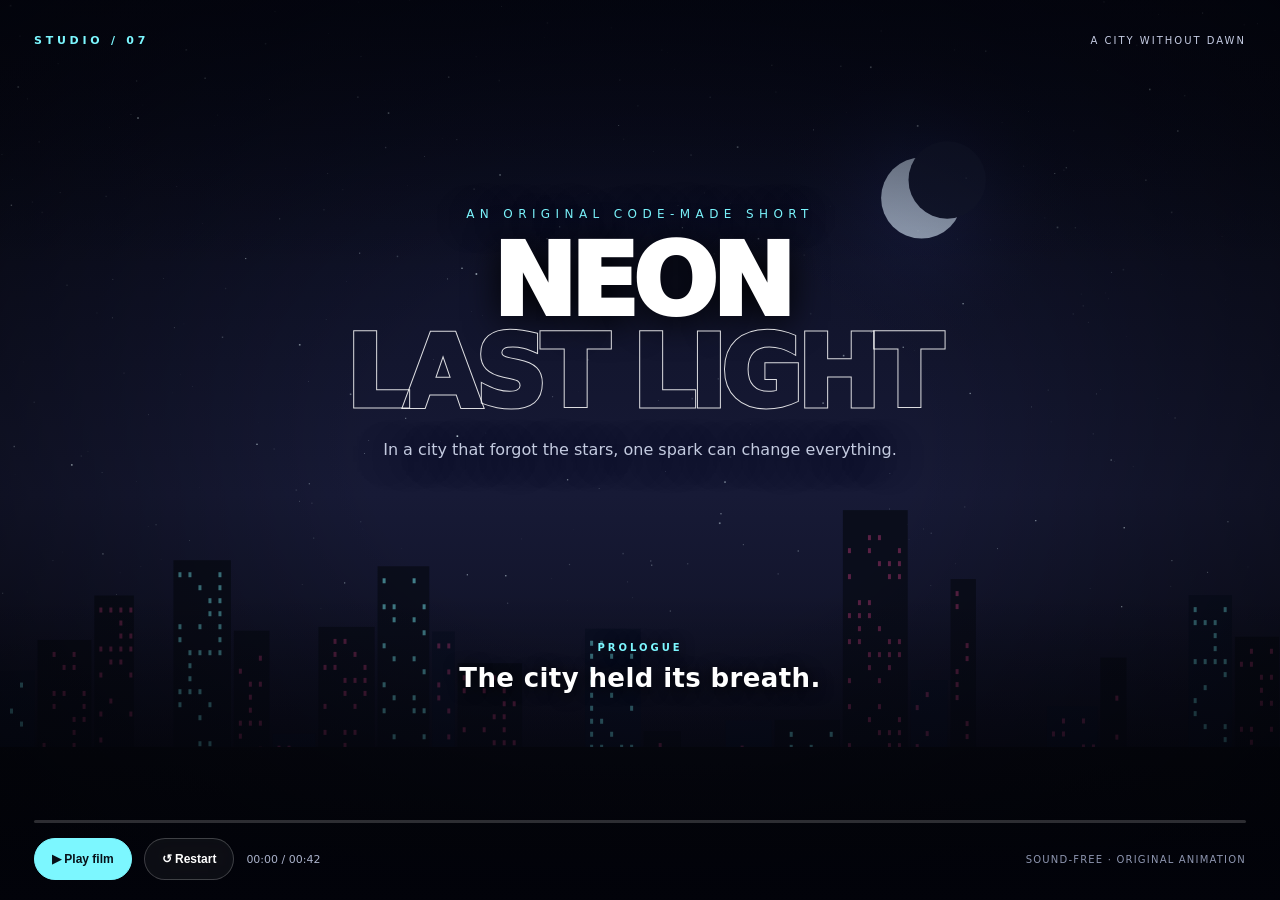
==== commit 47ab466b: "Build single-page cinematic animation demo" ====
--- a/index.html
+++ b/index.html
@@ -2,172 +2,77 @@
 <html lang="en">
 <head>
 <meta charset="utf-8">
-<meta name="viewport" content="width=device-width,initial-scale=1,maximum-scale=1,user-scalable=no">
-<meta name="theme-color" content="#120d18">
-<title>For Cherry ❤️</title>
+<meta name="viewport" content="width=device-width, initial-scale=1, viewport-fit=cover">
+<meta name="theme-color" content="#070914">
+<title>NEON: The Last Light — Animated Short</title>
 <style>
-:root{--bg:#100b16;--panel:#17101f;--panel2:#1d1427;--pink:#ff6f9f;--rose:#ff9fbd;--cream:#fff1f6;--muted:#c6aab8;--line:rgba(255,159,189,.18);--shadow:0 24px 70px rgba(0,0,0,.35)}
-*{box-sizing:border-box;-webkit-tap-highlight-color:transparent}
-html{scroll-behavior:smooth}
-body{margin:0;background:radial-gradient(circle at 15% 0,#3a1730 0,transparent 32%),radial-gradient(circle at 90% 25%,#271735 0,transparent 30%),var(--bg);color:var(--cream);font-family:Georgia,"Times New Roman",serif;overflow-x:hidden}
-body:before{content:"";position:fixed;inset:0;pointer-events:none;opacity:.16;background-image:radial-gradient(#fff 1px,transparent 1px);background-size:42px 42px;mask-image:linear-gradient(to bottom,black,transparent 75%);z-index:-1}
-button,input{font:inherit}
-.wrap{width:min(900px,92%);margin:auto;padding:20px 0 70px}
-.hero{min-height:88vh;display:flex;flex-direction:column;justify-content:center;text-align:center;padding:40px 8px;position:relative}
-.kicker{font:11px Arial,sans-serif;letter-spacing:4px;text-transform:uppercase;color:var(--rose)}
-.hero h1{font-size:clamp(58px,15vw,110px);line-height:.84;font-weight:500;margin:22px 0;color:#fff}
-.hero h1 span{display:block;color:var(--pink);font-style:italic}
-.hero .intro{max-width:650px;margin:auto;color:#dfc8d3;font-size:18px;line-height:1.75}
-.days{display:inline-flex;align-items:center;gap:9px;margin:25px auto 0;padding:10px 17px;border:1px solid var(--line);border-radius:999px;background:rgba(255,255,255,.05);font:12px Arial;color:#ffd7e5}
-.scroll{margin-top:35px;font:10px Arial;letter-spacing:3px;color:#a98999;animation:breathe 2s infinite}
-@keyframes breathe{50%{opacity:.45;transform:translateY(5px)}}
-.section{margin:28px 0;padding:34px 28px;background:linear-gradient(145deg,rgba(255,255,255,.075),rgba(255,255,255,.025));border:1px solid var(--line);border-radius:30px;box-shadow:var(--shadow)}
-.section h2{margin:0 0 15px;color:#fff;font-size:clamp(28px,7vw,44px);font-weight:500}
-.section p{font-size:17px;line-height:1.85;color:#e5d1da;margin:0 0 19px}
-.section p:last-child{margin-bottom:0}
-.quote{font-size:clamp(24px,6vw,38px)!important;line-height:1.4!important;color:#ffb2ca!important;font-style:italic;text-align:center;padding:15px 5px}
-.label{font:10px Arial;letter-spacing:3px;text-transform:uppercase;color:#d78ba7;margin-bottom:9px}
-.distance{padding:28px 18px;text-align:center;overflow:hidden}
-.distance h2{font-size:clamp(28px,7vw,43px);margin-bottom:5px}
-.distance .sub{font:13px Arial;color:var(--muted);line-height:1.6}
-.route{display:flex;align-items:center;gap:10px;margin:28px auto 18px;max-width:700px}
-.city{width:105px;flex:0 0 105px}.pin{font-size:27px;display:block}.city b{display:block;font:700 13px Arial;color:#fff}.city small{font:10px Arial;color:#aa8c9c}
-.path{height:58px;flex:1;position:relative}.path:before{content:"";position:absolute;left:0;right:0;top:29px;border-top:1px dashed #bd6b89}
-.flying-heart{position:absolute;top:13px;left:0;color:var(--pink);font-size:25px;filter:drop-shadow(0 0 10px rgba(255,111,159,.55));animation:fly 3.2s ease-in-out infinite}
-@keyframes fly{0%{left:0;transform:scale(.7);opacity:.35}15%{opacity:1}50%{transform:scale(1.15)}85%{opacity:1}100%{left:calc(100% - 23px);transform:scale(.75);opacity:.35}}
-.distance .caption{font-style:italic;color:#ffb4ca;font-size:16px}
-.timeline{display:grid;gap:12px}.moment{display:grid;grid-template-columns:48px 1fr;gap:15px;align-items:center;padding:17px;border:1px solid var(--line);background:rgba(255,255,255,.035);border-radius:20px}.num{width:48px;height:48px;border-radius:50%;display:grid;place-items:center;background:rgba(255,111,159,.12);color:var(--rose);font:bold 12px Arial}.moment h3{margin:0 0 5px;font-size:18px;color:#fff}.moment p{margin:0;font-size:14px;line-height:1.55;color:var(--muted)}
-.letters{display:grid;grid-template-columns:repeat(2,1fr);gap:12px}.letter{position:relative;overflow:hidden}.letter.opening{pointer-events:none}.letter.opening .letter-icon{animation:envelopeOpen .65s ease forwards}.letter.opening:after{content:"";position:absolute;left:18%;right:18%;top:15%;height:55%;border-radius:14px;background:linear-gradient(#fff,#ffe7f0);box-shadow:0 12px 25px rgba(0,0,0,.2);animation:letterRise .9s .18s ease forwards;opacity:0;z-index:3}.letter.opening:before{content:"♥";position:absolute;z-index:4;left:50%;top:34%;transform:translate(-50%,0) scale(.4);font-size:28px;color:#ff6f9f;opacity:0;animation:letterHeart .8s .35s ease forwards}.letter.opening span{opacity:0}@keyframes envelopeOpen{0%{transform:scale(1) rotate(0)}45%{transform:scale(1.08) rotate(-3deg)}100%{transform:scale(.98) translateY(5px);opacity:.35}}@keyframes letterRise{0%{opacity:0;transform:translateY(35px) scale(.8)}60%{opacity:1;transform:translateY(-8px) scale(1.02)}100%{opacity:0;transform:translateY(-20px) scale(1)}}@keyframes letterHeart{0%{opacity:0;transform:translate(-50%,20px) scale(.4)}45%{opacity:1;transform:translate(-50%,-5px) scale(1.1)}100%{opacity:0;transform:translate(-50%,-55px) scale(.8)}}.letter{padding:20px 14px;text-align:center;border:1px solid var(--line);border-radius:22px;background:rgba(255,255,255,.035);cursor:pointer;transition:.2s}.letter:active{transform:scale(.98)}.letter-icon{font-size:35px}.letter span{display:block;margin-top:8px;color:#ffd2e0;font:bold 13px Arial}
-.future{margin-top:12px;padding:22px;text-align:center;border:1px solid rgba(255,159,189,.25);border-radius:22px;background:linear-gradient(145deg,rgba(255,111,159,.09),rgba(255,255,255,.025));cursor:pointer}.future .ring{font-size:35px}.future h3{margin:7px 0;color:#fff}.future p{margin:0;font:12px Arial;color:var(--muted)}
-.memory{position:relative}.memory-title{display:flex;justify-content:space-between;align-items:end;gap:12px}.memory-title h2{margin-bottom:4px}.memory-sub{font:12px Arial;color:var(--muted);margin-bottom:20px}
-.lock{padding:32px 20px;text-align:center;border:1px dashed rgba(255,159,189,.3);border-radius:24px;background:rgba(255,255,255,.025)}.lock-icon{font-size:42px}.lock h3{margin:9px 0;color:#fff;font-size:23px}.lock p{font:13px Arial;color:var(--muted);margin-bottom:16px}.lock input{width:min(330px,100%);padding:12px 15px;border:1px solid var(--line);border-radius:999px;background:#0e0a13;color:#fff;text-align:center;outline:none}.lock button,.admin button,.upload-btn,.reset{border:0;border-radius:999px;background:var(--pink);color:#170b12;padding:11px 18px;font:bold 12px Arial;cursor:pointer;margin-top:10px}.error{display:none;color:#ff8eae;font:11px Arial;margin-top:8px}
-.memory-content{display:none}.admin{text-align:center;margin:0 0 15px}.admin-status{font:11px Arial;color:var(--muted);margin-top:8px}.upload{display:none;justify-content:center;gap:8px;flex-wrap:wrap;margin-bottom:15px}.upload input{display:none}.upload-btn,.reset{margin-top:0;background:rgba(255,111,159,.12);border:1px solid var(--line);color:#ffd5e2}.cinematic-gallery{display:none;position:relative;width:min(560px,100%);margin:8px auto 0;min-height:390px;align-items:center;justify-content:center;perspective:900px}.cinematic-gallery.show{display:flex}.cinematic-photo{position:absolute;width:min(360px,78%);padding:10px 10px 34px;background:#fff;box-shadow:0 22px 50px rgba(0,0,0,.38);opacity:0;transform:translateY(20px) rotate(-3deg) scale(.94);transition:opacity .55s ease,transform .7s cubic-bezier(.2,.8,.2,1)}.cinematic-photo.active{opacity:1;transform:translateY(0) rotate(-2deg) scale(1);z-index:3}.cinematic-photo img{display:block;width:100%;aspect-ratio:4/5;object-fit:cover;background:#eee}.cinematic-photo .caption{position:absolute;bottom:8px;left:0;right:0;text-align:center;color:#5b4550;font:11px Arial;letter-spacing:1px}.cinematic-photo:nth-child(3n+2){transform:translateY(24px) rotate(3deg) scale(.92)}.cinematic-photo.active:nth-child(3n+2){transform:translateY(0) rotate(2deg) scale(1)}.cinematic-photo:nth-child(3n){transform:translateY(30px) rotate(-5deg) scale(.9)}.cinematic-photo.active:nth-child(3n){transform:translateY(0) rotate(-1deg) scale(1)}.cinematic-controls{display:none;justify-content:center;align-items:center;gap:12px;margin:5px auto 0}.cinematic-controls.show{display:flex}.cinematic-arrow{width:42px;height:42px;border:1px solid var(--line);border-radius:50%;background:rgba(255,255,255,.06);color:#fff;font-size:20px}.cinematic-count{font:10px Arial;color:var(--muted);min-width:55px;text-align:center}.memory.unlocked .slider,.memory.unlocked .controls,.memory.unlocked .count{display:none}.memory.unlocked .cinematic-gallery{display:flex}.memory.unlocked .cinematic-controls{display:flex}.memory-note{text-align:center;font:11px Arial;color:#a98999;margin:12px 0 0}.slider{width:min(510px,100%);aspect-ratio:510/396;margin:auto;border-radius:24px;overflow:hidden;border:1px solid var(--line);background:#0c0910}.slides{height:100%;display:flex;transition:transform .4s ease}.slide{flex:0 0 100%;width:100%;height:100%;object-fit:contain;background:#0c0910}.controls{display:flex;align-items:center;gap:10px;margin:12px auto 0;width:min(510px,100%)}.arrow{width:40px;height:40px;border:1px solid var(--line);border-radius:50%;background:rgba(255,255,255,.05);color:#fff;font-size:21px}.dots{flex:1;display:flex;justify-content:center;gap:5px}.dot{width:6px;height:6px;border-radius:99px;background:#70445a}.dot.active{width:18px;background:var(--pink)}.count{text-align:center;font:10px Arial;color:var(--muted);margin-top:8px}
-.proposal-secret{text-align:center;padding:32px 20px;border:1px solid var(--line);border-radius:28px;background:linear-gradient(145deg,rgba(255,111,159,.1),rgba(255,255,255,.025));margin:28px 0}.proposal-secret .lock-heart{font-size:42px}.proposal-secret h2{font-size:clamp(27px,7vw,40px);font-weight:500;margin:8px 0;color:#fff}.proposal-secret p{font:13px Arial;color:var(--muted);line-height:1.6}.proposal-btn{border:0;border-radius:999px;background:var(--pink);color:#190b12;padding:13px 23px;font:bold 13px Arial;cursor:pointer}
-.modal{position:fixed;inset:0;display:none;align-items:center;justify-content:center;padding:18px;background:rgba(6,3,9,.78);backdrop-filter:blur(10px);z-index:100}.modal.show{display:flex}.popup{width:min(520px,100%);max-height:86vh;overflow:auto;padding:28px 22px;background:#19101f;border:1px solid rgba(255,159,189,.25);border-radius:28px;box-shadow:0 30px 100px #000;text-align:center}.popup .icon{font-size:46px}.popup h3{color:#fff;font-size:26px;margin:9px 0 15px}.popup p{color:#dfc9d3;font-size:16px;line-height:1.75}.close{border:0;border-radius:999px;background:var(--pink);color:#190b12;padding:11px 23px;font:bold 12px Arial;cursor:pointer}
-.gift-grid{display:grid;grid-template-columns:repeat(3,1fr);gap:12px}.gift{padding:24px 12px;text-align:center;border:1px solid var(--line);border-radius:22px;background:rgba(255,255,255,.035);cursor:pointer}.gift .emoji{font-size:48px}.gift b{display:block;color:#ffd5e2;font:13px Arial;margin-top:8px}.gift small{display:block;color:var(--muted);font:10px Arial;margin-top:5px}
-.final{text-align:center;padding:46px 18px}.final .heart{font-size:48px;color:var(--pink);animation:pulse 1.6s infinite}.final h2{font-size:clamp(30px,8vw,52px);font-weight:500;color:#fff;margin:12px 0 20px}.final p{color:#dfc9d3;font-size:17px;line-height:1.75}.signature{margin-top:30px;font:10px Arial;letter-spacing:4px;color:#9e7c8d}
-.float{position:fixed;bottom:-30px;pointer-events:none;z-index:2;color:var(--pink);opacity:.55;font-size:20px;animation:floatUp linear forwards}@keyframes floatUp{to{transform:translateY(-110vh) translateX(var(--drift)) rotate(25deg);opacity:0}}
-@media(max-width:600px){.section{padding:28px 19px;border-radius:25px}.section p{font-size:16px;line-height:1.8}.route{gap:4px}.city{width:80px;flex-basis:80px}.city b{font-size:11px}.city small{font-size:9px}.letters{grid-template-columns:1fr}.gift-grid{grid-template-columns:1fr}.gift{display:flex;align-items:center;gap:14px;text-align:left;padding:16px}.gift .emoji{font-size:38px}.gift b{margin:0}.gift small{margin-top:3px}}
-.love-orbit{position:absolute;left:50%;top:43%;width:min(310px,72vw);height:150px;transform:translate(-50%,-50%);pointer-events:none;z-index:0}.love-orbit span{position:absolute;left:50%;top:50%;font-family:Arial;color:#ff6f9f;text-shadow:0 0 12px rgba(255,111,159,.7);animation:orbitHeart 5s linear infinite;opacity:0}.love-orbit span:nth-child(1){animation-delay:0s}.love-orbit span:nth-child(2){animation-delay:1.25s}.love-orbit span:nth-child(3){animation-delay:2.5s}.love-orbit span:nth-child(4){animation-delay:3.75s}@keyframes orbitHeart{0%{opacity:0;transform:rotate(0deg) translateX(135px) rotate(0deg) scale(.4)}12%{opacity:.9}50%{opacity:.45}88%{opacity:.9}100%{opacity:0;transform:rotate(360deg) translateX(135px) rotate(-360deg) scale(1)}}.hero h1{position:relative;z-index:1}.hero .intro,.hero .days,.hero .scroll,.hero .kicker{position:relative;z-index:1}
-.hero-upload{margin:18px auto 0;text-align:center}.hero-upload label,.popup-upload label{display:inline-flex;align-items:center;justify-content:center;padding:10px 16px;border:1px solid var(--line);border-radius:999px;background:rgba(255,111,159,.10);color:#ffd7e5;font:12px Arial;letter-spacing:.5px;cursor:pointer}.hero-upload input,.popup-upload input{display:none}.hero-upload-preview{display:none;width:min(100%,360px);max-height:480px;object-fit:contain;margin:16px auto 0;border-radius:18px;border:1px solid var(--line);box-shadow:0 14px 35px rgba(0,0,0,.3)}.hero-upload-preview.show{display:block}.popup-upload{text-align:center;margin:18px 0}.popup-upload-preview{display:none;width:min(100%,330px);max-height:380px;object-fit:contain;margin:14px auto 0;border-radius:16px;border:1px solid var(--line)}.popup-upload-preview.show{display:block}</style>
-
-<style id="marriage-countdown-style">.marriage-countdown{position:fixed;left:50%;bottom:14px;transform:translateX(-50%);width:min(560px,calc(100% - 24px));z-index:90;padding:10px 12px;border:1px solid rgba(255,159,189,.28);border-radius:22px;background:rgba(20,10,28,.88);backdrop-filter:blur(14px);box-shadow:0 12px 45px rgba(0,0,0,.45),0 0 25px rgba(255,111,159,.08);text-align:center}.marriage-countdown .cd-label{font:9px Arial;letter-spacing:2.5px;text-transform:uppercase;color:#d78ba7;margin-bottom:7px}.marriage-countdown .cd-time{display:flex;justify-content:center;align-items:center;gap:7px}.marriage-countdown .cd-unit{min-width:58px}.marriage-countdown .cd-num{display:block;font:bold 21px Arial;color:#fff;line-height:1}.marriage-countdown .cd-name{display:block;margin-top:4px;font:8px Arial;letter-spacing:1px;text-transform:uppercase;color:#b996a7}.marriage-countdown .cd-sep{color:#ff6f9f;font:bold 16px Arial;margin-top:-9px}.marriage-countdown .cd-note{margin-top:6px;font:9px Arial;color:#a98999}.marriage-countdown .cd-heart{color:#ff6f9f}@media(max-width:600px){.marriage-countdown{bottom:9px;padding:9px 7px;border-radius:19px}.marriage-countdown .cd-time{gap:3px}.marriage-countdown .cd-unit{min-width:51px}.marriage-countdown .cd-num{font-size:18px}.marriage-countdown .cd-name{font-size:7px}.marriage-countdown .cd-sep{font-size:13px}}
+:root{color-scheme:dark;--cyan:#7cf7ff;--pink:#ff4d9d;--ink:#070914}
+*{box-sizing:border-box}html,body{margin:0;width:100%;height:100%;overflow:hidden;background:var(--ink);font-family:system-ui,-apple-system,Segoe UI,Roboto,sans-serif;color:#fff}
+body{min-height:100svh}.movie{position:relative;width:100%;height:100%;isolation:isolate;background:radial-gradient(ellipse at 50% 40%,#18213f 0,#090d1d 48%,#03040b 100%);overflow:hidden}
+canvas{position:absolute;inset:0;width:100%;height:100%;z-index:-2}
+.vignette{position:absolute;inset:0;pointer-events:none;z-index:-1;background:linear-gradient(0deg,rgba(1,2,8,.92),transparent 34%,transparent 70%,rgba(2,3,12,.55)),radial-gradient(ellipse at center,transparent 30%,rgba(0,0,0,.6) 100%)}
+.top{position:absolute;top:env(safe-area-inset-top,0);left:0;right:0;padding:clamp(16px,4vw,34px);display:flex;align-items:center;justify-content:space-between;gap:12px;z-index:3}
+.brand{font-size:11px;letter-spacing:.34em;font-weight:800;color:var(--cyan)}.chapter{font-size:10px;letter-spacing:.2em;color:#c5cce3;text-transform:uppercase}
+.titlecard{position:absolute;left:8%;right:8%;top:23%;text-align:center;transition:opacity .6s,transform .6s;z-index:2;text-shadow:0 5px 35px #000}
+.kicker{font-size:clamp(9px,1.5vw,12px);letter-spacing:.45em;color:var(--cyan);text-transform:uppercase}
+h1{font-size:clamp(36px,9vw,100px);line-height:.92;letter-spacing:-.06em;margin:15px 0 16px;font-weight:950;text-transform:uppercase}
+h1 span{display:block;color:transparent;-webkit-text-stroke:1px rgba(255,255,255,.85);text-shadow:none}
+.subtitle{max-width:520px;margin:auto;color:#c4cbe0;font-size:clamp(12px,2.1vw,16px);line-height:1.7}
+.caption{position:absolute;left:8%;right:8%;bottom:23%;text-align:center;font-size:clamp(15px,3vw,26px);font-weight:650;letter-spacing:.015em;text-shadow:0 2px 16px #000;opacity:0;transform:translateY(12px);transition:opacity .5s,transform .5s;z-index:2}
+.caption.show{opacity:1;transform:translateY(0)}.caption small{display:block;font-size:10px;letter-spacing:.3em;color:var(--cyan);text-transform:uppercase;margin-bottom:10px}
+.controls{position:absolute;z-index:4;left:0;right:0;bottom:0;padding:18px clamp(16px,4vw,34px) max(20px,env(safe-area-inset-bottom));background:linear-gradient(0deg,rgba(2,3,10,.95),rgba(2,3,10,.05));}
+.progress{height:3px;background:#ffffff2b;margin-bottom:15px;border-radius:9px;overflow:hidden}.bar{height:100%;width:0;background:linear-gradient(90deg,var(--cyan),var(--pink));box-shadow:0 0 14px var(--cyan)}
+.row{display:flex;align-items:center;gap:12px}.btn{border:1px solid #ffffff35;color:white;background:#ffffff0c;border-radius:999px;min-height:42px;padding:0 17px;font-weight:700;font-size:12px;cursor:pointer;backdrop-filter:blur(10px)}.btn.primary{background:var(--cyan);color:#071019;border-color:var(--cyan)}.btn:focus-visible{outline:2px solid white;outline-offset:3px}.time{font-size:11px;color:#aab2ca;font-variant-numeric:tabular-nums}.hint{margin-left:auto;font-size:10px;letter-spacing:.12em;color:#8e96b0;text-transform:uppercase}
+.flash{position:absolute;inset:0;background:white;opacity:0;z-index:5;pointer-events:none}.flash.hit{animation:flash .35s ease-out}
+@keyframes flash{0%{opacity:.8}100%{opacity:0}}
+@media(max-width:520px){.chapter{display:none}.titlecard{top:25%}.caption{bottom:25%}.hint{display:none}.btn{padding:0 13px}.controls{padding-bottom:max(24px,env(safe-area-inset-bottom))}}
+@media(prefers-reduced-motion:reduce){*{animation-duration:.01ms!important;transition-duration:.01ms!important}}
 </style>
-<style id="insta-easter-style">.insta-section{padding:0;overflow:hidden;background:#09090b;border-color:rgba(255,255,255,.1)}.insta-head{display:flex;align-items:center;gap:12px;padding:18px 18px 14px;border-bottom:1px solid rgba(255,255,255,.08)}.insta-avatar{width:42px;height:42px;border-radius:50%;display:grid;place-items:center;background:linear-gradient(135deg,#ff6f9f,#8b5cf6);font:bold 17px Arial;color:#fff}.insta-head b{font:600 14px Arial;color:#fff}.insta-head small{display:block;font:11px Arial;color:#aaa;margin-top:3px}.insta-chat{padding:18px 14px 22px;min-height:330px;background:radial-gradient(circle at 80% 10%,rgba(255,111,159,.09),transparent 35%)}.ig-msg{max-width:78%;padding:10px 13px;margin:9px 0;border-radius:18px;font:14px Arial;line-height:1.5;opacity:0;transform:translateY(10px);animation:igIn .45s ease forwards}.ig-left{background:#202024;color:#f5f5f5;border-bottom-left-radius:5px}.ig-right{margin-left:auto;background:#8b5cf6;color:#fff;border-bottom-right-radius:5px}.ig-time{display:block;text-align:right;font-size:9px;opacity:.55;margin-top:4px}.ig-typing{width:45px;padding:10px 12px!important;display:flex;gap:4px}.ig-typing i{width:5px;height:5px;background:#aaa;border-radius:50%;animation:igDot 1s infinite}.ig-typing i:nth-child(2){animation-delay:.15s}.ig-typing i:nth-child(3){animation-delay:.3s}@keyframes igIn{to{opacity:1;transform:translateY(0)}}@keyframes igDot{50%{transform:translateY(-4px);opacity:.5}}.ig-start{display:block;margin:0 auto;border:1px solid rgba(255,255,255,.16);background:#151519;color:#fff;border-radius:999px;padding:10px 18px;font:bold 11px Arial;cursor:pointer}.ig-final{margin-top:20px;text-align:center;font:italic 15px Georgia;color:#ffb4ca;display:none}.egg{position:relative;display:inline-flex;width:26px;height:26px;align-items:center;justify-content:center;font:bold 7px Arial;color:rgba(255,111,159,.12);cursor:pointer;user-select:none}.egg:hover{color:rgba(255,111,159,.55)}.egg-found{color:#ff6f9f!important;text-shadow:0 0 9px rgba(255,111,159,.8)}.egg-wrap{display:flex;justify-content:center;gap:3px;margin:3px 0}.egg-toast{position:fixed;left:50%;top:22%;transform:translate(-50%,-20px);opacity:0;pointer-events:none;z-index:200;padding:12px 18px;border-radius:999px;background:#1a1021;border:1px solid rgba(255,159,189,.3);color:#ffd9e6;font:bold 12px Arial;transition:.35s}.egg-toast.show{opacity:1;transform:translate(-50%,0)}.egg-secret{display:none;position:fixed;inset:0;z-index:190;background:radial-gradient(circle,#32132b,#08060c 70%);align-items:center;justify-content:center;text-align:center;padding:25px}.egg-secret.show{display:flex;animation:eggReveal .8s ease}.egg-secret .inner{max-width:600px}.egg-secret .big{font-size:65px;animation:eggPulse 1.3s infinite}.egg-secret h2{font:500 clamp(30px,8vw,52px) Georgia;color:#fff;margin:15px 0}.egg-secret p{font:17px Georgia;color:#e5cbd7;line-height:1.8}.egg-secret button{border:0;border-radius:999px;background:#ff6f9f;color:#180a11;padding:12px 22px;font:bold 12px Arial}@keyframes eggReveal{from{opacity:0}to{opacity:1}}@keyframes eggPulse{50%{transform:scale(1.12)}}
-</style>
-<style id="quiz-style">.quiz{margin-top:18px;padding:22px 18px;border-top:1px solid rgba(255,255,255,.08);background:linear-gradient(180deg,rgba(255,111,159,.05),transparent)}.quiz-head{text-align:center}.quiz-head h3{margin:0;color:#fff;font:500 25px Georgia}.quiz-head p{margin:7px 0 16px;color:#aaa;font:12px Arial}.quiz-progress{height:4px;border-radius:99px;background:#30232f;overflow:hidden;margin-bottom:17px}.quiz-progress span{display:block;height:100%;width:0;background:#ff6f9f;transition:.35s}.quiz-q{color:#fff;font:600 15px Arial;line-height:1.5;text-align:center;margin-bottom:14px}.quiz-options{display:grid;gap:8px}.quiz-option{border:1px solid rgba(255,255,255,.12);background:#17171c;color:#eee;border-radius:14px;padding:12px;text-align:left;font:13px Arial;cursor:pointer;transition:.2s}.quiz-option:active{transform:scale(.98)}.quiz-option.correct{background:rgba(45,190,110,.16);border-color:#45d18a;color:#8ff0b8}.quiz-option.wrong{background:rgba(255,70,100,.14);border-color:#ff6f87;color:#ffb0bd}.quiz-feedback{text-align:center;min-height:18px;margin-top:10px;font:bold 11px Arial}.quiz-next{display:none;margin:12px auto 0;border:0;border-radius:999px;background:#ff6f9f;color:#180a11;padding:10px 18px;font:bold 11px Arial}.quiz-score{display:none;text-align:center;padding:10px}.quiz-score .score-big{font:bold 38px Arial;color:#ff9fbd}.quiz-retry{border:0;border-radius:999px;background:#ff6f9f;color:#180a11;padding:10px 18px;font:bold 11px Arial;margin-top:10px}</style></head>
+</head>
 <body>
-<div class="marriage-countdown" id="marriageCountdown" aria-label="Marriage countdown"><div class="cd-label">Until Our Forever <span class="cd-heart">♥</span></div><div class="cd-time"><div class="cd-unit"><span class="cd-num" id="cdDays">689</span><span class="cd-name">Days</span></div><span class="cd-sep">:</span><div class="cd-unit"><span class="cd-num" id="cdHours">00</span><span class="cd-name">Hours</span></div><span class="cd-sep">:</span><div class="cd-unit"><span class="cd-num" id="cdMinutes">00</span><span class="cd-name">Min</span></div><span class="cd-sep">:</span><div class="cd-unit"><span class="cd-num" id="cdSeconds">00</span><span class="cd-name">Sec</span></div></div><div class="cd-note">Main dua karta hoon hamari shaadi ka waqt jaldi aaye. InshaAllah. ❤️</div></div>
-<div class="modal" id="letterModal"><div class="popup"><div class="icon" id="letterIcon">💌</div><h3 id="letterTitle"></h3><p id="letterText"></p><button class="close" id="letterClose">Close ❤️</button></div></div>
-<div class="modal" id="proposalModal"><div class="popup"><div class="popup-upload"><img id="proposalImagePreview" class="popup-upload-preview" alt="Photo in proposal"></div><div class="icon">💍❤️</div><h3>Ek baat dil se…</h3><p>689 din pehle shayad mujhe nahi pata tha ki tum meri zindagi mein itni special ban jaogi. Aaj itna zaroor pata hai ki meri sabse khoobsurat wishes mein tumhara naam hota hai.</p><p>Main tumhare saath sirf aaj ke moments nahi, balki kal ke saare moments bhi jeena chahta hoon — tumhari khushi mein, tumhare mushkil waqt mein, tumhari har chhoti-badi achievement mein.</p><p>Main perfect nahi hoon, lekin tumhare liye behtar insaan banne ki koshish hamesha karta rahunga. Aur agar Allah ne hum dono ke liye likha hai, toh ek din is distance ko khatam karke tumhara haath hamesha ke liye pakadna chahta hoon.</p><p>Ye koi pressure nahi, bas mere dil ki sabse sachchi wish hai…</p><p style="color:#ff9fbd;text-align:center;font-weight:bold">Cherry, kya tum mere saath apni poori zindagi ki kahani likhna chahogi? ❤️</p><button class="close" id="proposalClose">Close ❤️</button></div></div>
-
-<main class="wrap">
-<section class="hero">
-<div class="love-orbit"><span>♥</span><span>♡</span><span>♥</span><span>♡</span></div><div class="kicker">A little birthday page, made with love</div>
-<div class="hero-upload"><img id="heroImagePreview" class="hero-upload-preview" alt="Birthday photo"></div>
-<h1>Happy Birthday,<span>Cherry ❤️</span></h1>
-<p class="intro">Kabhi socha nahi tha ki ek insaan meri ordinary si life ko itna beautiful bana dega. Tum aayi, aur meri duniya mein tumhari ek alag si jagah ban gayi. ❤️</p>
-<div class="days">♡ 689 days • countless memories • one dream ♡</div>
-<div class="scroll">SCROLL SLOWLY ↓</div>
-</section>
-
-<section class="section"><div class="label">689 days</div>
-<p>Aapne notice kiya 689 din hogye aaj hame mile hue hamne itni saari memories banai aur phir ek dream aaj tak nahi badla dono ka saath me poora future dekhne ka</p>
-<p>Tum meri zindagi ka itna khoobsurat aur zaroori hissa ban chuki ho ki sach kahun, ab main apna future tumhare bina soch bhi nahi sakta. Jab main in 689 dinon ke baare mein sochta hoon, toh mujhe hamari har moments, har baat, har chhoti si ladaai aur hamare saath banayi hui har sapne yaad aate hai inke liye dil se thankyou yaar.</p>
-<p>Aap mere har side dekhe ho, mere achhe bhi aur mere bure bhi, aur phir bhi aap mere saath rahe. Yeh baat mere liye jitni important hai, use main kabhi words me explain nhi kr sakta.</p></section>
-
-<section class="section"><div class="label">My dream girl</div>
-<p class="quote">“Aap sirf meri girlfriend nahi ho, tum meri dream girl ho.” ❤️</p>
-<p>Aap woh insaan ho jise main apni zindagi ke har mod par apne saath dekhna chahta hoon. Main har khushi mein aapka saath rehna chahta hoon, aapke mushkil waqt mein bhi, aapke sapnon mein, aapke dard mein aur zindagi ke un saare chhote-chhote aam palon mein bhi jo hum saath guzar sakte hain.</p>
-<p>Main chahta hoon ki hum yunhi saath mein yaadein banate rahein, ek-dusre ke saath aage badhte rahein aur har din phir se ek-dusre ke sath rahein, ek dusre ko aise hi pyaar krte rhe.</p>
-<p>Tumhare liye mere dil mein hamesha ek bahut khaas jagah rahegi. Main chahta hoon ki aap hamesha yaad rakho ki aap mere liye kitni khaas ho aur main aapse kitna jyada pyaar karta hoon.</p></section>
-
-<section class="section"><div class="label">A little prayer</div>
-<p>Main dua karta hoon ki aapki zindagi ka yeh naya saal aapke liye khushiyan, sukoon, kaamyabi, barkat aur woh sab kuch lekar aaye jiske liye aap dua karte ho. Allah aapki hifazat kare, tumhe hamesha muskurata rakhe aur tumhare har sapne ko poora karne mein tumhari madad kare.</p>
-<p>Aaj tum meri girlfriend ho, kal kya hoga ye Allah jaanta hai, lekin dil se meri hamesha yahi dua rahegi ki ek din tum meri zindagi ki humsafar bano.</p>
-<p>Mujhe khudse hamesa sikayat rahegi ki mai mai aap ke sab kuchh nhi kr sakta lekin aapko jo chahiye mai usko pura krne ke liye puri kosish krunga.</p></section>
-
-<section class="section"><p class="quote">“Mera sabse khoobsurat sapna koi perfect zindagi nahi, bas ek aisi zindagi hai jisme tum mere saath ho.” ❤️</p>
-<p>Zindagi mein bahut log milte hain, lekin har kisi ke saath woh sukoon nahi milta jo mujhe tumhare saath milta hai. Mere liye pyaar sirf tumhe chahna nahi hai, balki har situation mein tumhara saath dena aur tumhe samajhne ki koshish karna bhi hai. Main perfect nahi hoon aur shayad kabhi ban bhi na paun, lekin tumhare liye behtar insaan banne ki koshish main hamesha karta rahunga.</p>
-<p>Kabhi-kabhi sochta hoon ki agar tum meri zindagi mein nahi aati, toh shayad mujhe kabhi pata hi nahi chalta ki kisi ek insaan ki presence meri life ko itta achha bana sakta hai.</p><p>Main chahta hoon ki aaj ki ye chhoti-chhoti yaadein kal humari sabse khoobsurat kahani ban jaayein.</p></section>
-
-
-<section class="section insta-section"><div class="insta-head"><div class="insta-avatar">C</div><div><b>cherry ❤️</b></div></div><div class="insta-chat" id="igChat"><button class="ig-start" id="igStart">Open Our Conversation ❤️</button></div><div class="ig-final" id="igFinal">Happy Birthday, Cherry ❤️</div>
-<div class="quiz" id="cherryQuiz"><div class="quiz-head"><h3>How Well Do You Know Me? 👀</h3><p>10 tricky questions. Dekhte hain Cherry mujhe kitna jaanti hai ❤️</p></div><div class="quiz-progress"><span id="quizBar"></span></div><div id="quizBody"></div><div class="quiz-score" id="quizScore"><div class="score-big" id="scoreBig"></div><div id="scoreText"></div><button class="quiz-retry" id="quizRetry">Try Again ❤️</button></div></div>
-</section>
-
-<section class="section distance"><div class="label">No matter the distance</div><h2>Pathalgaon <span style="color:#ff6f9f">♡</span> Meerut</h2><div class="sub">Do shehr, ek dil. Distance jitna bhi ho, tum mere dil se kabhi door nahi.</div>
-<div class="route"><div class="city"><span class="pin">📍</span><b>Pathalgaon</b><small>Yahan se ❤️</small></div><div class="path"><span class="flying-heart">♥</span></div><div class="city"><span class="pin">📍</span><b>Meerut</b><small>Wahan tak ❤️</small></div></div>
-<div class="caption">“Faasla sirf shehron ka hai, humare dilon ka nahi.”</div></section>
-
-<section class="section"><div class="label">Our story</div><h2>689 days, and still us.</h2><div class="timeline">
-<div class="moment"><div class="num">01</div><div><h3>Day One</h3><p>Jahan se hamari story shuru hui — aur mujhe nahi pata tha ki tum itni important ban jaogi.</p></div></div>
-<div class="moment"><div class="num">∞</div><div><h3>So Many Memories</h3><p>Chhoti fights, random baatein, hasi aur woh moments jo sirf hum dono samajhte hain.</p></div></div>
-<div class="moment"><div class="num">689</div><div><h3>Today</h3><p>689 days later, dream ab bhi wahi hai — tumhare saath future.</p></div></div>
-</div></section>
-
-<section class="section"><div class="label">Open when…</div><h2>Little letters for you 💌</h2><div class="hero-upload"><img id="lettersImagePreview" class="hero-upload-preview" alt="Uploaded photo"></div><div class="letters">
-<div class="letter" data-letter="miss"><div class="letter-icon">💌</div><span>When you miss me</span></div>
-<div class="letter" data-letter="sad"><div class="letter-icon">🥺</div><span>When you're sad</span></div>
-<div class="letter" data-letter="love"><div class="letter-icon">❤️</div><span>When you need a reminder</span></div>
-<div class="letter" data-letter="future"><div class="letter-icon">🌙</div><span>When you think of us</span></div>
-</div>
-<div class="future" id="future"><div class="ring">💍</div><h3>For Our Future</h3><p>Open this whenever you want to dream about tomorrow.</p></div></section>
-
-<section class="section memory"><div class="label">Private corner</div><div class="memory-title"><h2>Our Memories 📸</h2></div><div class="memory-sub">Ye little corner sirf special memories ke liye hai.</div>
-<div class="lock" id="photoLock"><div class="lock-icon">🔐</div><h3>Memories are locked</h3><p>Photos dekhne ke liye password enter karo.</p><input id="viewPassword" type="password" placeholder="Password" autocomplete="off"><br><button id="viewUnlock">Unlock Memories</button><div class="error" id="viewError">Wrong password</div></div>
-<div class="memory-content" id="memoryContent"><div class="admin"><button id="adminUnlock">🔓 Upload Mode</button><div class="admin-status" id="adminStatus">Owner access ke liye unlock karo</div></div><div class="upload" id="uploadControls"><label class="upload-btn" for="photoFile">📷 Add Photos</label><input id="photoFile" type="file" accept="image/*" multiple><button class="reset" id="clearPhotos">Reset</button></div><div class="slider" id="slider"><div class="slides" id="slides"></div></div><div class="controls"><button class="arrow" id="prev">‹</button><div class="dots" id="dots"></div><button class="arrow" id="next">›</button></div><div class="count" id="count">0 / 0</div><div class="cinematic-gallery" id="cinematicGallery"></div><div class="cinematic-controls" id="cinematicControls"><button class="cinematic-arrow" id="cinPrev">‹</button><div class="cinematic-count" id="cinCount">0 / 0</div><button class="cinematic-arrow" id="cinNext">›</button></div><div class="memory-note" id="memoryNote">Your memories, one frame at a time. ❤️</div></div>
-</section>
-
-<section class="proposal-secret"><div class="lock-heart">💌</div><h2>One Last Secret...</h2><p>Ek chhoti si baat jo main tumse dil se kehna chahta hoon.</p><div style="margin:18px 0 20px;color:#ff9fbd;font-size:30px;font-style:italic">I love you soooooo muchhhhh ❤️</div><button class="proposal-btn" id="proposalOpen">Open My Heart ❤️</button></section>
-
-<div class="egg-wrap" aria-label="hidden memories"><span class="egg" data-egg="1" title="689">689</span><span class="egg" data-egg="2" title="689">689</span><span class="egg" data-egg="3" title="689">689</span><span class="egg" data-egg="4" title="689">689</span><span class="egg" data-egg="5" title="689">689</span><span class="egg" data-egg="6" title="689">689</span><span class="egg" data-egg="7" title="689">689</span><span class="egg" data-egg="8" title="689">689</span></div><section class="final"><div class="heart">♥</div><div class="label">One last thing from my heart</div><div class="hero-upload"><img id="finalImagePreview" class="hero-upload-preview" alt="Uploaded photo"></div><h2>Ek din, InshaAllah…</h2>
-<p>Bas dil se dua hai ki Allah hum dono ke liye woh khoobsurat din jaldi laaye, jab hum ek-dusre ka haath hamesha ke liye pakad sakein. InshaAllah. ❤️</p>
-<p>Aur umeed hai ki ek din main aapka birthday sirf aapka boyfriend bankar nahi, balki us khushnaseeb insaan ke roop mein manaunga jise aap apna shohar kehke bula sako.</p>
-<p><b>Happy birthday meri kaleji👉🏾👈🏾🥳🥳🎉🎉</b></p><p><b>I love you soooooo muchhhhh 😘😘</b></p><p><b>My dream girl, my favourite person, my love, and hopefully, my forever.💕💕</b></p><div class="signature">WITH LOVE, ALWAYS ♡</div></section>
+<main class="movie" aria-label="NEON animated short film">
+<canvas id="world" aria-label="Animated night city scene"></canvas><div class="vignette"></div>
+<header class="top"><div class="brand">STUDIO / 07</div><div class="chapter" id="chapter">A CINEMATIC EXPERIMENT</div></header>
+<section class="titlecard" id="titlecard"><div class="kicker">An original code-made short</div><h1>NEON <span>LAST LIGHT</span></h1><p class="subtitle">In a city that forgot the stars, one spark can change everything.</p></section>
+<div class="caption" id="caption"><small id="caplabel">Chapter 01</small><span id="captext">The city held its breath.</span></div>
+<div class="flash" id="flash"></div>
+<footer class="controls"><div class="progress"><div class="bar" id="bar"></div></div><div class="row"><button class="btn primary" id="play">▶ Play film</button><button class="btn" id="restart">↺ Restart</button><span class="time" id="time">00:00 / 00:42</span><span class="hint">Sound-free · Original animation</span></div></footer>
 </main>
-<div class="egg-toast" id="eggToast">689 found ❤️</div><div class="egg-secret" id="eggSecret"><div class="inner"><div class="big">689 ❤️</div><h2>You Found Them All.</h2><p>689 hidden moments, one love story, and one dream that never changed — tumhare saath poora future. Main dua karta hoon ki hamari shaadi ka waqt jaldi aaye. InshaAllah. ❤️</p><button id="eggClose">Keep Our Secret 🤫</button></div></div>
 <script>
-document.addEventListener('contextmenu',e=>e.preventDefault());
-const igLines=[['left','Assalamualaikum ❤️','11:39 AM'],['right','Walekum assalam ❤️','11:40 AM'],['left','Han','11:40 AM'],['right','Yaar aap par meko bahut pyar aara 🥺❤️','11:41 AM'],['left','Achawww 😭❤️','11:41 AM'],['right','Aapko hug krna hai zor se 🥺','11:42 AM'],['left','Wo to possible nhi 🤭','11:42 AM'],['right','Hmm 🥺🥺','11:43 AM'],['right','I love you 😘😘','11:44 AM'],['left','I love you too ❤️','11:44 AM'],['right','Sooooooo much ❤️','11:45 AM'],['right','Aapko kya lgta hai mai aapko itta pasand kyu krta hun? 🥺','11:46 AM'],['left','Kyunki mai apki dream girl hu ❤️','11:47 AM'],['right','Achhwww 🥹❤️','11:47 AM'],['left','Hehe ❤️','11:48 AM'],['right','Happy Birthday, Cherry ❤️','11:49 AM']];let igRunning=false;document.getElementById('igStart').onclick=async()=>{if(igRunning)return;igRunning=true;const box=document.getElementById('igChat');box.innerHTML='';for(let i=0;i<igLines.length;i++){await new Promise(r=>setTimeout(r,650));const m=igLines[i],d=document.createElement('div');d.className='ig-msg '+(m[0]==='right'?'ig-right':'ig-left');d.innerHTML=m[1]+'<span class="ig-time">'+m[2]+'</span>';box.appendChild(d);box.scrollTop=box.scrollHeight}document.getElementById('igFinal').style.display='block'};
-
-const quizData=[{q:'Jab main tumse naraz hota hoon, mujhe sabse zyada kya chahiye hota hai?',o:['Thoda space','Tumhara pyaar se manaana ❤️','Ignore hona','Topic change karna'],a:1},{q:'Agar main tumhe achanak “I miss you” bolun, usually uske peeche kya hota hai?',o:['Bore ho raha hoon','Sach mein tumhari yaad aa rahi hoti hai ❤️','Koi kaam hai','Bas randomly'],a:1},{q:'Mere liye relationship mein sabse important kya hai?',o:['Gifts','Trust aur understanding ❤️','Expensive dates','Social media posts'],a:1},{q:'Tumhari ek kaunsi cheez mujhe sabse jaldi smile kara sakti hai?',o:['Tumhara cute hona','Tumhari bahut sari pics ❤️','Tumhara pyaar se baat karna','Ye sab 😂❤️'],a:1},{q:'Agar hum dono ke beech koi misunderstanding ho jaaye, main kya chahta hoon?',o:['Baat band kar dena','Ego rakhna','Baat karke solve karna ❤️','Ignore karna'],a:2},{q:'Tumhare saath future mein main sabse zyada kya karna chahta hoon?',o:['Sirf travelling','Sirf dates','Har chhoti-badi khushi tumhare saath share karna ❤️','Bas online baatein'],a:2},{q:'Tumhari kaunsi quality mujhe tumhare aur close feel karati hai?',o:['Tumhara care karna ❤️','Tumhara mujhe tease karna','Tumhara jealous hona','Tumhara mujhe ignore karna'],a:0},{q:'Agar tum ek din mujhse bilkul baat na karo, main sabse pehle kya karunga?',o:['Chill karunga','Khud bhi baat nahi karunga','Tumhe miss karke message/call karunga ❤️','So jaunga 😂'],a:2},{q:'Mere liye “forever” ka actual meaning kya hai?',o:['Jab tak sab easy hai','Jab tak relationship perfect hai','Problems ke baad bhi ek-dusre ka saath ❤️','Sirf ek romantic word'],a:2},{q:'Agar mujhe tumhare saath ek hi wish maangni ho, toh main kya choose karunga?',o:['Bahut sari pics ❤️','Duniya ghoomna','Tumhare saath apna future aur shaadi','Famous hona'],a:0}];let qi=0,qscore=0,qlocked=false;const qb=document.getElementById('quizBody'),qbar=document.getElementById('quizBar'),qscoreBox=document.getElementById('quizScore'),qbig=document.getElementById('scoreBig'),qtext=document.getElementById('scoreText');function renderQuiz(){qlocked=false;const x=quizData[qi];qbar.style.width=((qi)/quizData.length*100)+'%';qb.innerHTML='<div class="quiz-q">'+(qi+1)+'. '+x.q+'</div><div class="quiz-options">'+x.o.map((v,i)=>'<button class="quiz-option" data-i="'+i+'">'+v+'</button>').join('')+'</div><div class="quiz-feedback" id="quizFeedback"></div><button class="quiz-next" id="quizNext">'+(qi===quizData.length-1?'See My Result':'Next Question →')+'</button>';qb.querySelectorAll('.quiz-option').forEach(b=>b.onclick=()=>answerQuiz(+b.dataset.i));}function answerQuiz(i){if(qlocked)return;qlocked=true;const x=quizData[qi],opts=qb.querySelectorAll('.quiz-option'),fb=document.getElementById('quizFeedback');opts[x.a].classList.add('correct');if(i===x.a){qscore++;fb.textContent='Correct ❤️';fb.style.color='#72e6a5'}else{opts[i].classList.add('wrong');fb.textContent='Wrong 😭  Sahi answer: '+x.o[x.a];fb.style.color='#ff9aae'}qbar.style.width=((qi+1)/quizData.length*100)+'%';document.getElementById('quizNext').style.display='block';document.getElementById('quizNext').onclick=()=>{if(qi<quizData.length-1){qi++;renderQuiz()}else{qb.style.display='none';qscoreBox.style.display='block';qbig.textContent=qscore+' / 10';qtext.textContent=qscore===10?'Perfect! Cherry knows me better than I know myself. ❤️':qscore>=7?'Acha ji… Cherry knows me pretty well. 🥹❤️':qscore>=4?'Thoda aur jaana padega madam. 😭❤️':'Lagta hai mujhe tumhe aur clues dene padenge. 😂❤️'}}}document.getElementById('quizRetry').onclick=()=>{qi=0;qscore=0;qb.style.display='block';qscoreBox.style.display='none';renderQuiz()};renderQuiz();
-
-const eggEls=[...document.querySelectorAll('.egg')],eggToast=document.getElementById('eggToast'),eggSecret=document.getElementById('eggSecret');let foundEggs=new Set();eggEls.forEach(e=>e.onclick=()=>{const n=e.dataset.egg;if(foundEggs.has(n))return;foundEggs.add(n);e.classList.add('egg-found');eggToast.textContent=foundEggs.size<8?'689 found • '+foundEggs.size+' / 8 ❤️':'All 689 found! ❤️';eggToast.classList.add('show');setTimeout(()=>eggToast.classList.remove('show'),1100);if(foundEggs.size===8)setTimeout(()=>eggSecret.classList.add('show'),450)});document.getElementById('eggClose').onclick=()=>eggSecret.classList.remove('show');
-const cdTarget=null; let cdElapsedSeconds=0; function updateMarriageCountdown(){cdElapsedSeconds++;const days=Math.floor(cdElapsedSeconds/86400)+689;const hours=Math.floor((cdElapsedSeconds%86400)/3600);const minutes=Math.floor((cdElapsedSeconds%3600)/60);const seconds=cdElapsedSeconds%60;document.getElementById('cdDays').textContent=String(days);document.getElementById('cdHours').textContent=String(hours).padStart(2,'0');document.getElementById('cdMinutes').textContent=String(minutes).padStart(2,'0');document.getElementById('cdSeconds').textContent=String(seconds).padStart(2,'0')}updateMarriageCountdown();setInterval(updateMarriageCountdown,1000);
-document.addEventListener('DOMContentLoaded',()=>{
-const float=()=>{const e=document.createElement('span');e.className='float';e.textContent=['♥','♡','✦'][Math.floor(Math.random()*3)];e.style.left=Math.random()*100+'vw';e.style.setProperty('--drift',(Math.random()*120-60)+'px');e.style.animationDuration=(6+Math.random()*5)+'s';document.body.appendChild(e);setTimeout(()=>e.remove(),11000)};setInterval(float,900);
-const letters={
-miss:['💌','When you miss me','Agar kabhi meri yaad aaye, bas itna yaad rakhna: chahe distance kitna bhi ho, mera dil hamesha tumhare paas hi rahega. ❤️'],
-sad:['🥺','When you are sad','Tumhe har waqt strong rehne ki zarurat nahi. Kabhi low feel ho toh bas mujhe yaad karna. Main tumhari smile ko wapas lane ki koshish karta rahunga.'],
-love:['❤️','A little reminder','Tum meri favourite person ho. Perfect isliye nahi, balki tum tum ho — aur meri life mein tumhari jagah kisi aur ki nahi.'],
-future:['🌙','When you think of us','Kabhi humare future ke baare mein socho, toh bas itna yaad rakhna — mera sapna sirf tumhare saath ek beautiful future dekhna nahi, balki us future ko tumhare saath jeena hai. InshaAllah, ek din hum peeche mudkar dekhenge aur kahenge, humne har mushkil ke baad bhi ek-dusre ka saath nahi chhoda. ❤️']
-};
-const cinematicGallery=document.getElementById('cinematicGallery'),cinCount=document.getElementById('cinCount');let cinIndex=0;function showCinematic(i){const cards=cinematicGallery.querySelectorAll('.cinematic-photo');if(!cards.length)return;cinIndex=(i+cards.length)%cards.length;cards.forEach((x,n)=>x.classList.toggle('active',n===cinIndex));cinCount.textContent=(cinIndex+1)+' / '+cards.length}document.getElementById('cinPrev').onclick=()=>showCinematic(cinIndex-1);document.getElementById('cinNext').onclick=()=>showCinematic(cinIndex+1);function heartTrail(x,y){for(let i=0;i<5;i++){const h=document.createElement('span');h.textContent=['♥','♡','💕','✦'][Math.floor(Math.random()*4)];h.style.position='fixed';h.style.left=x+'px';h.style.top=y+'px';h.style.zIndex='999';h.style.pointerEvents='none';h.style.color=i%2?'#ff9fbd':'#ff6f9f';h.style.fontSize=(12+Math.random()*12)+'px';h.style.transition='transform .7s ease,opacity .7s ease';document.body.appendChild(h);requestAnimationFrame(()=>{h.style.transform='translate('+(Math.random()*70-35)+'px,'+(-25-Math.random()*55)+'px) rotate('+(Math.random()*90-45)+'deg) scale(.5)';h.style.opacity='0'});setTimeout(()=>h.remove(),800)}}document.addEventListener('pointerdown',e=>{if(e.target.closest('button,input,.modal'))return;heartTrail(e.clientX,e.clientY)});
-const letterModal=document.getElementById('letterModal'),letterIcon=document.getElementById('letterIcon'),letterTitle=document.getElementById('letterTitle'),letterText=document.getElementById('letterText');
-function openLetter(x){letterIcon.textContent=x[0];letterTitle.textContent=x[1];letterText.textContent=x[2];letterModal.classList.add('show')}
-document.querySelectorAll('.letter').forEach(e=>e.onclick=()=>{e.classList.add('opening');setTimeout(()=>{openLetter(letters[e.dataset.letter]);setTimeout(()=>e.classList.remove('opening'),250)},850)});
-document.getElementById('future').onclick=()=>openLetter(['💍','For Our Future','Aaj tumhara birthday hai, lekin meri sabse beautiful wish tumhare liye sirf aaj ke liye nahi hai. Main chahta hoon ki aane wale har birthday par tumhare saath rahun, tumhe isi tarah special feel karata rahun aur har saal tumhare saath ek aur beautiful memory banaun. Aur agar Allah ne hum dono ke liye likha hai, toh ek din isi love story ko apni zindagi bana denge. InshaAllah. ❤️']);
-document.getElementById('letterClose').onclick=()=>letterModal.classList.remove('show');letterModal.onclick=e=>{if(e.target===letterModal)letterModal.classList.remove('show')};
-const proposal=document.getElementById('proposalModal');document.getElementById('proposalOpen').onclick=()=>proposal.classList.add('show');document.getElementById('proposalClose').onclick=()=>proposal.classList.remove('show');proposal.onclick=e=>{if(e.target===proposal)proposal.classList.remove('show')};
-const imageDBName='cherryBirthdaySpecialPhotos';
-function specialDB(){return new Promise((ok,no)=>{const q=indexedDB.open(imageDBName,1);q.onupgradeneeded=()=>q.result.createObjectStore('special');q.onsuccess=()=>ok(q.result);q.onerror=()=>no(q.error)})}
-async function saveSpecial(key,file,preview){if(!file||!file.type.startsWith('image/'))return;const d=await specialDB(),t=d.transaction('special','readwrite');t.objectStore('special').put(file,key);t.oncomplete=()=>{if(preview._url)URL.revokeObjectURL(preview._url);preview._url=URL.createObjectURL(file);preview.src=preview._url;preview.classList.add('show')}}
-async function loadSpecial(key,preview){const d=await specialDB(),q=d.transaction('special','readonly').objectStore('special').get(key);q.onsuccess=()=>{if(!q.result)return;if(preview._url)URL.revokeObjectURL(preview._url);preview._url=URL.createObjectURL(q.result);preview.src=preview._url;preview.classList.add('show')}}
-const heroImagePreview=document.getElementById('heroImagePreview'),proposalImagePreview=document.getElementById('proposalImagePreview'),lettersImagePreview=document.getElementById('lettersImagePreview'),finalImagePreview=document.getElementById('finalImagePreview');
-loadSpecial('hero',heroImagePreview);loadSpecial('proposal',proposalImagePreview);loadSpecial('letters',lettersImagePreview);loadSpecial('final',finalImagePreview);
-
-const lock=document.getElementById('photoLock'),content=document.getElementById('memoryContent'),vp=document.getElementById('viewPassword'),vu=document.getElementById('viewUnlock'),ve=document.getElementById('viewError'),admin=document.getElementById('adminUnlock'),status=document.getElementById('adminStatus'),upload=document.getElementById('uploadControls'),file=document.getElementById('photoFile'),reset=document.getElementById('clearPhotos'),slides=document.getElementById('slides'),dots=document.getElementById('dots'),count=document.getElementById('count'),slider=document.getElementById('slider');let unlocked=false,index=0,total=0;const DB='cherryBirthdayPhotos',STORE='photos';const VIEW='c2FuYTA2MDU=',OWNER='bmFzaXIxMjM0';
-function db(){return new Promise((ok,no)=>{const q=indexedDB.open(DB,1);q.onupgradeneeded=()=>q.result.createObjectStore(STORE);q.onsuccess=()=>ok(q.result);q.onerror=()=>no(q.error)})}
-function show(i){if(!total)return;index=(i+total)%total;slides.style.transform='translateX(-'+index*100+'%)';dots.querySelectorAll('.dot').forEach((d,n)=>d.classList.toggle('active',n===index));count.textContent=(index+1)+' / '+total}
-function drawDots(){dots.innerHTML='';for(let i=0;i<total;i++){const d=document.createElement('span');d.className='dot'+(i===index?' active':'');d.onclick=()=>show(i);dots.appendChild(d)}}
-async function load(){if(!unlocked)return;const d=await db(),q=d.transaction(STORE,'readonly').objectStore(STORE).getAll();q.onsuccess=()=>{slides.innerHTML='';cinematicGallery.innerHTML='';const a=q.result||[];total=a.length;if(!total){drawDots();count.textContent='0 / 0';return}a.forEach((f,i)=>{const url=URL.createObjectURL(f);const im=document.createElement('img');im.className='slide';im.alt='Memory '+(i+1);im.src=url;slides.appendChild(im);const card=document.createElement('div');card.className='cinematic-photo';card.innerHTML='<img src="'+url+'" alt="Memory '+(i+1)+'"><div class="caption">A memory with you ❤️</div>';cinematicGallery.appendChild(card)});index=0;drawDots();show(0);cinIndex=0;showCinematic(0)}}
-vu.onclick=()=>{if(btoa(vp.value)===VIEW){unlocked=true;lock.style.display='none';content.style.display='block';document.querySelector('.memory').classList.add('unlocked');load()}else{ve.style.display='block';vp.value='';vp.focus()}};vp.onkeydown=e=>{if(e.key==='Enter')vu.click()};
-admin.onclick=()=>{const p=prompt('Owner upload password:');if(btoa(p||'')===OWNER){upload.style.display='flex';status.textContent='Upload mode unlocked';admin.textContent='🔓 Upload Mode ON'}else if(p!==null)alert('Wrong password')};
-file.onchange=async e=>{const fs=[...e.target.files];if(!fs.length)return;const d=await db(),t=d.transaction(STORE,'readwrite'),s=t.objectStore(STORE);const old=await new Promise((ok,no)=>{const q=s.getAll();q.onsuccess=()=>ok(q.result);q.onerror=()=>no(q.error)});fs.slice(0,11-old.length).forEach((f,i)=>s.put(f,old.length+i));t.oncomplete=()=>load()};
-reset.onclick=async()=>{const d=await db(),t=d.transaction(STORE,'readwrite');t.objectStore(STORE).clear();t.oncomplete=()=>load()};
-document.getElementById('prev').onclick=()=>show(index-1);document.getElementById('next').onclick=()=>show(index+1);let sx=0;slider.ontouchstart=e=>sx=e.touches[0].clientX;slider.ontouchend=e=>{const dx=e.changedTouches[0].clientX-sx;if(Math.abs(dx)>45)show(index+(dx<0?1:-1))};
-});
+(()=> {
+const canvas=document.getElementById('world'),ctx=canvas.getContext('2d');
+const title=document.getElementById('titlecard'),caption=document.getElementById('caption'),caplabel=document.getElementById('caplabel'),captext=document.getElementById('captext'),chapter=document.getElementById('chapter'),bar=document.getElementById('bar'),timeEl=document.getElementById('time'),playBtn=document.getElementById('play'),flash=document.getElementById('flash');
+const duration=42;let playing=false,startAt=0,elapsed=0,raf=0,lastCaption=-1,W=0,H=0,dpr=1,stars=[],buildings=[],rain=[];
+const scenes=[
+{at:0,label:'PROLOGUE',text:'The city held its breath.',chapter:'A CITY WITHOUT DAWN'},
+{at:7,label:'CHAPTER 01',text:'Then, a single light woke up.',chapter:'THE SPARK'},
+{at:15,label:'CHAPTER 02',text:'Some shadows fear the light.',chapter:'SOMETHING STIRS'},
+{at:23,label:'CHAPTER 03',text:'She did not step back.',chapter:'THE LAST LIGHT'},
+{at:31,label:'CLIMAX',text:'One spark. A thousand stars.',chapter:'IGNITION'},
+{at:38,label:'END',text:'The night was never empty.',chapter:'TO BE CONTINUED'}
+];
+function resize(){dpr=Math.min(devicePixelRatio||1,2);W=innerWidth;H=innerHeight;canvas.width=Math.floor(W*dpr);canvas.height=Math.floor(H*dpr);ctx.setTransform(dpr,0,0,dpr,0,0);stars=Array.from({length:Math.floor(W*H/3600)},()=>({x:Math.random()*W,y:Math.random()*H*.68,r:Math.random()*1.5+.2,a:Math.random()*.7+.15,p:Math.random()*7}));buildings=[];let x=-5;while(x<W+30){let w=18+Math.random()*48,h=H*(.12+Math.random()*.32);buildings.push({x,w,h,seed:Math.random()});x+=w+3}rain=Array.from({length:100},()=>({x:Math.random()*W,y:Math.random()*H,l:8+Math.random()*22,s:1+Math.random()*3}))}
+function glow(x,y,r,color){let g=ctx.createRadialGradient(x,y,0,x,y,r);g.addColorStop(0,color);g.addColorStop(1,'rgba(0,0,0,0)');ctx.fillStyle=g;ctx.beginPath();ctx.arc(x,y,r,0,Math.PI*2);ctx.fill()}
+function person(x,y,s,color,pose,t){ctx.save();ctx.translate(x,y);ctx.scale(s,s);ctx.shadowColor=color;ctx.shadowBlur=18;ctx.strokeStyle=color;ctx.lineWidth=3;ctx.lineCap='round';ctx.fillStyle='#090b18';ctx.beginPath();ctx.ellipse(0,-44,9,11,0,0,Math.PI*2);ctx.fill();ctx.stroke();ctx.beginPath();ctx.moveTo(0,-32);ctx.lineTo(0,-5);ctx.stroke();let swing=Math.sin(t*5)*8;ctx.beginPath();ctx.moveTo(0,-26);ctx.lineTo(-13+swing*.2,-12);ctx.moveTo(0,-26);ctx.lineTo(12-swing*.3,-15);ctx.moveTo(0,-5);ctx.lineTo(-9-swing*.2,14);ctx.moveTo(0,-5);ctx.lineTo(10+swing*.2,14);ctx.stroke();ctx.restore()}
+function draw(t){ctx.clearRect(0,0,W,H);let night=ctx.createLinearGradient(0,0,0,H);night.addColorStop(0,'#080b1c');night.addColorStop(.55,'#171a36');night.addColorStop(1,'#070812');ctx.fillStyle=night;ctx.fillRect(0,0,W,H);
+const pulse=.5+.5*Math.sin(t*1.7);glow(W*.72,H*.22,Math.min(W,H)*.19,'rgba(88,111,255,.13)');ctx.fillStyle='#d8eaff';ctx.globalAlpha=.75;ctx.beginPath();ctx.arc(W*.72,H*.22,Math.min(W,H)*.045,0,Math.PI*2);ctx.fill();ctx.globalAlpha=1;ctx.fillStyle='#151a34';ctx.beginPath();ctx.arc(W*.74,H*.2,Math.min(W,H)*.043,0,Math.PI*2);ctx.fill();
+stars.forEach(s=>{ctx.globalAlpha=s.a*(.6+.4*Math.sin(t*2+s.p));ctx.fillStyle='#e4f7ff';ctx.fillRect(s.x,s.y,s.r,s.r)});ctx.globalAlpha=1;
+buildings.forEach((b,i)=>{let y=H-b.h;ctx.fillStyle=i%3===0?'#0b1024':'#0a0d1b';ctx.fillRect(b.x,y,b.w,b.h);for(let wy=y+12;wy<H-10;wy+=13)for(let wx=b.x+5;wx<b.x+b.w-4;wx+=10){if(Math.sin(wx*wy+b.seed*80)>.35){ctx.fillStyle=(i%4===0)?'rgba(124,247,255,.5)':'rgba(255,77,157,.32)';ctx.fillRect(wx,wy,3,5)}}});
+ctx.fillStyle='#080a13';ctx.fillRect(0,H*.83,W,H*.17);
+const heroineX=W*(.5+.025*Math.sin(t*.8)),heroineY=H*.82;
+if(t>5&&t<40){glow(heroineX,heroineY-H*.16,Math.min(W,H)*(.08+.025*pulse),'rgba(255,77,157,.22)');person(heroineX,heroineY,Math.max(.75,Math.min(1.35,H/650)),'#ff6bb3',0,t)}
+if(t>14&&t<33){let x=W*(.5+.23*Math.sin((t-14)*.48));person(x,H*.82,Math.max(.8,Math.min(1.5,H/620)),'#7cf7ff',0,t)}
+if(t>22&&t<34){ctx.save();ctx.strokeStyle='rgba(124,247,255,.9)';ctx.shadowColor='#7cf7ff';ctx.shadowBlur=20;ctx.lineWidth=2;let x=heroineX+20,y=H*.58;ctx.beginPath();ctx.moveTo(x,y);ctx.lineTo(x+Math.sin(t*8)*12,y-H*.22);ctx.stroke();ctx.restore()}
+if(t>30){let power=Math.min(1,(t-30)/4);glow(W*.5,H*.47,Math.min(W,H)*(.12+power*.48),'rgba(124,247,255,'+(.15+power*.2)+')');for(let i=0;i<24;i++){let a=i*Math.PI*2/24+t*.1,r=(20+((t*80+i*23)%Math.max(30,Math.min(W,H)*.4)))*power;ctx.fillStyle=i%2?'#7cf7ff':'#ff75bd';ctx.globalAlpha=.4+power*.6;ctx.beginPath();ctx.arc(W*.5+Math.cos(a)*r,H*.48+Math.sin(a)*r,1+power*2,0,Math.PI*2);ctx.fill()}ctx.globalAlpha=1}
+if(t>12&&t<38){ctx.strokeStyle='rgba(124,247,255,.16)';ctx.lineWidth=1;rain.forEach(r=>{r.y=(r.y+ r.s*2)%H;ctx.beginPath();ctx.moveTo(r.x,r.y);ctx.lineTo(r.x-3,r.y+r.l);ctx.stroke()})}
+if(t>38){ctx.fillStyle='rgba(5,6,15,'+Math.min(.9,(t-38)*.22)+')';ctx.fillRect(0,0,W,H)}
+}
+function updateUI(t){let scene=0;for(let i=0;i<scenes.length;i++)if(t>=scenes[i].at)scene=i;if(scene!==lastCaption){lastCaption=scene;const s=scenes[scene];caplabel.textContent=s.label;captext.textContent=s.text;chapter.textContent=s.chapter;caption.classList.add('show');if(scene===0){title.style.opacity='1';title.style.transform='translateY(0)'}else{title.style.opacity='0';title.style.transform='translateY(-14px)'}if(scene===4){flash.classList.remove('hit');void flash.offsetWidth;flash.classList.add('hit')}}bar.style.width=(t/duration*100)+'%';timeEl.textContent=fmt(t)+' / 00:42';playBtn.textContent=playing?'Ⅱ Pause':(t>=duration?'↺ Play again':'▶ Play film')}
+function fmt(n){return '00:'+String(Math.floor(n)).padStart(2,'0')}
+function loop(now){if(!playing)return;elapsed=Math.min(duration,(now-startAt)/1000);draw(elapsed);updateUI(elapsed);if(elapsed>=duration){playing=false;updateUI(elapsed);return}raf=requestAnimationFrame(loop)}
+function toggle(){if(playing){playing=false;cancelAnimationFrame(raf);elapsed=Math.min(duration,(performance.now()-startAt)/1000);draw(elapsed);updateUI(elapsed)}else{if(elapsed>=duration)elapsed=0;playing=true;startAt=performance.now()-elapsed*1000;updateUI(elapsed);raf=requestAnimationFrame(loop)}}
+playBtn.addEventListener('click',toggle);document.getElementById('restart').addEventListener('click',()=>{playing=false;cancelAnimationFrame(raf);elapsed=0;lastCaption=-1;draw(0);updateUI(0);toggle()});addEventListener('resize',()=>{resize();draw(elapsed)});resize();draw(0);updateUI(0);
+})();
 </script>
 </body>
 </html>
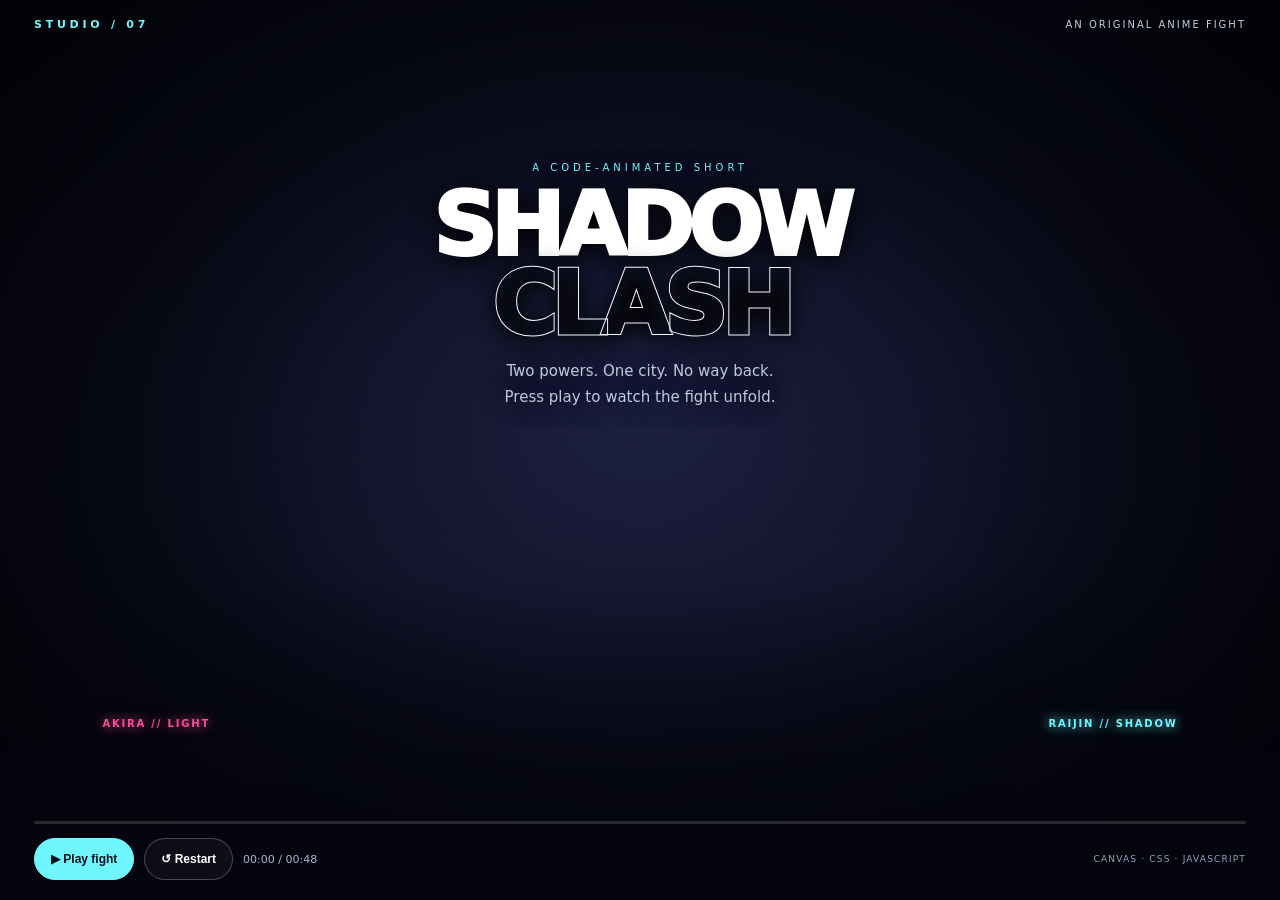
==== commit b9489738: "Upgrade single-page anime fight choreography and effects" ====
--- a/index.html
+++ b/index.html
@@ -1,78 +1,74 @@
 <!doctype html>
 <html lang="en">
 <head>
-<meta charset="utf-8">
-<meta name="viewport" content="width=device-width, initial-scale=1, viewport-fit=cover">
-<meta name="theme-color" content="#070914">
-<title>NEON: The Last Light — Animated Short</title>
+<meta charset="utf-8"><meta name="viewport" content="width=device-width,initial-scale=1,viewport-fit=cover"><meta name="theme-color" content="#050611">
+<title>NEON: Shadow Clash — Anime Fight</title>
 <style>
-:root{color-scheme:dark;--cyan:#7cf7ff;--pink:#ff4d9d;--ink:#070914}
-*{box-sizing:border-box}html,body{margin:0;width:100%;height:100%;overflow:hidden;background:var(--ink);font-family:system-ui,-apple-system,Segoe UI,Roboto,sans-serif;color:#fff}
-body{min-height:100svh}.movie{position:relative;width:100%;height:100%;isolation:isolate;background:radial-gradient(ellipse at 50% 40%,#18213f 0,#090d1d 48%,#03040b 100%);overflow:hidden}
-canvas{position:absolute;inset:0;width:100%;height:100%;z-index:-2}
-.vignette{position:absolute;inset:0;pointer-events:none;z-index:-1;background:linear-gradient(0deg,rgba(1,2,8,.92),transparent 34%,transparent 70%,rgba(2,3,12,.55)),radial-gradient(ellipse at center,transparent 30%,rgba(0,0,0,.6) 100%)}
-.top{position:absolute;top:env(safe-area-inset-top,0);left:0;right:0;padding:clamp(16px,4vw,34px);display:flex;align-items:center;justify-content:space-between;gap:12px;z-index:3}
-.brand{font-size:11px;letter-spacing:.34em;font-weight:800;color:var(--cyan)}.chapter{font-size:10px;letter-spacing:.2em;color:#c5cce3;text-transform:uppercase}
-.titlecard{position:absolute;left:8%;right:8%;top:23%;text-align:center;transition:opacity .6s,transform .6s;z-index:2;text-shadow:0 5px 35px #000}
-.kicker{font-size:clamp(9px,1.5vw,12px);letter-spacing:.45em;color:var(--cyan);text-transform:uppercase}
-h1{font-size:clamp(36px,9vw,100px);line-height:.92;letter-spacing:-.06em;margin:15px 0 16px;font-weight:950;text-transform:uppercase}
-h1 span{display:block;color:transparent;-webkit-text-stroke:1px rgba(255,255,255,.85);text-shadow:none}
-.subtitle{max-width:520px;margin:auto;color:#c4cbe0;font-size:clamp(12px,2.1vw,16px);line-height:1.7}
-.caption{position:absolute;left:8%;right:8%;bottom:23%;text-align:center;font-size:clamp(15px,3vw,26px);font-weight:650;letter-spacing:.015em;text-shadow:0 2px 16px #000;opacity:0;transform:translateY(12px);transition:opacity .5s,transform .5s;z-index:2}
-.caption.show{opacity:1;transform:translateY(0)}.caption small{display:block;font-size:10px;letter-spacing:.3em;color:var(--cyan);text-transform:uppercase;margin-bottom:10px}
-.controls{position:absolute;z-index:4;left:0;right:0;bottom:0;padding:18px clamp(16px,4vw,34px) max(20px,env(safe-area-inset-bottom));background:linear-gradient(0deg,rgba(2,3,10,.95),rgba(2,3,10,.05));}
-.progress{height:3px;background:#ffffff2b;margin-bottom:15px;border-radius:9px;overflow:hidden}.bar{height:100%;width:0;background:linear-gradient(90deg,var(--cyan),var(--pink));box-shadow:0 0 14px var(--cyan)}
-.row{display:flex;align-items:center;gap:12px}.btn{border:1px solid #ffffff35;color:white;background:#ffffff0c;border-radius:999px;min-height:42px;padding:0 17px;font-weight:700;font-size:12px;cursor:pointer;backdrop-filter:blur(10px)}.btn.primary{background:var(--cyan);color:#071019;border-color:var(--cyan)}.btn:focus-visible{outline:2px solid white;outline-offset:3px}.time{font-size:11px;color:#aab2ca;font-variant-numeric:tabular-nums}.hint{margin-left:auto;font-size:10px;letter-spacing:.12em;color:#8e96b0;text-transform:uppercase}
-.flash{position:absolute;inset:0;background:white;opacity:0;z-index:5;pointer-events:none}.flash.hit{animation:flash .35s ease-out}
-@keyframes flash{0%{opacity:.8}100%{opacity:0}}
-@media(max-width:520px){.chapter{display:none}.titlecard{top:25%}.caption{bottom:25%}.hint{display:none}.btn{padding:0 13px}.controls{padding-bottom:max(24px,env(safe-area-inset-bottom))}}
-@media(prefers-reduced-motion:reduce){*{animation-duration:.01ms!important;transition-duration:.01ms!important}}
-</style>
-</head>
-<body>
-<main class="movie" aria-label="NEON animated short film">
-<canvas id="world" aria-label="Animated night city scene"></canvas><div class="vignette"></div>
-<header class="top"><div class="brand">STUDIO / 07</div><div class="chapter" id="chapter">A CINEMATIC EXPERIMENT</div></header>
-<section class="titlecard" id="titlecard"><div class="kicker">An original code-made short</div><h1>NEON <span>LAST LIGHT</span></h1><p class="subtitle">In a city that forgot the stars, one spark can change everything.</p></section>
-<div class="caption" id="caption"><small id="caplabel">Chapter 01</small><span id="captext">The city held its breath.</span></div>
-<div class="flash" id="flash"></div>
-<footer class="controls"><div class="progress"><div class="bar" id="bar"></div></div><div class="row"><button class="btn primary" id="play">▶ Play film</button><button class="btn" id="restart">↺ Restart</button><span class="time" id="time">00:00 / 00:42</span><span class="hint">Sound-free · Original animation</span></div></footer>
-</main>
+:root{color-scheme:dark;--cyan:#70f6ff;--pink:#ff4c9a}*{box-sizing:border-box}html,body{margin:0;width:100%;height:100%;overflow:hidden;background:#050611;color:#fff;font-family:system-ui,-apple-system,Segoe UI,Roboto,sans-serif}.stage{position:relative;width:100%;height:100%;height:100dvh;overflow:hidden;background:radial-gradient(ellipse at 50% 45%,#202347,#090b19 58%,#02030a);isolation:isolate}canvas{position:absolute;inset:0;width:100%;height:100%;z-index:-2}.shade{position:absolute;inset:0;z-index:-1;pointer-events:none;background:linear-gradient(0deg,#03040df2,transparent 36%,#03040d55),radial-gradient(ellipse,transparent 35%,#0009)}.top{position:absolute;top:env(safe-area-inset-top,0);left:0;right:0;padding:18px clamp(16px,4vw,34px);display:flex;justify-content:space-between;align-items:center;z-index:3}.logo{font-size:11px;font-weight:900;letter-spacing:.34em;color:var(--cyan)}.chapter{font-size:10px;letter-spacing:.2em;color:#c7cce0}.intro{position:absolute;top:18%;left:7%;right:7%;text-align:center;z-index:2;transition:opacity .45s,transform .45s;text-shadow:0 4px 25px #000}.eyebrow{font-size:10px;letter-spacing:.4em;color:var(--cyan)}h1{font-size:clamp(34px,8.5vw,88px);letter-spacing:-.065em;line-height:.9;margin:13px 0;font-weight:1000}h1 span{display:block;color:transparent;-webkit-text-stroke:1px #f5f7ff}.desc{font-size:clamp(11px,2vw,15px);color:#c1c8df;line-height:1.7}.caption{position:absolute;left:8%;right:8%;bottom:24%;text-align:center;font-size:clamp(15px,3vw,25px);font-weight:750;text-shadow:0 2px 16px #000;z-index:2;opacity:0;transform:translateY(10px);transition:.3s}.caption.show{opacity:1;transform:none}.caption small{display:block;font-size:10px;letter-spacing:.32em;color:var(--cyan);margin-bottom:8px}.fighters{position:absolute;left:8%;right:8%;bottom:19%;display:flex;justify-content:space-between;pointer-events:none;z-index:1;font-size:10px;letter-spacing:.18em;font-weight:800;text-shadow:0 0 12px currentColor}.fighters .a{color:var(--pink)}.fighters .b{color:var(--cyan)}.hud{position:absolute;top:13%;left:8%;right:8%;display:flex;gap:12px;z-index:2;opacity:0;transition:opacity .3s}.hud.show{opacity:1}.health{flex:1}.healthlabel{display:flex;justify-content:space-between;font-size:9px;letter-spacing:.16em;margin-bottom:5px}.track{height:6px;border:1px solid #ffffff55;background:#111326;transform:skewX(-18deg);overflow:hidden}.fill{height:100%;width:100%;transition:width .2s;background:linear-gradient(90deg,#ff4c9a,#ff9bca)}.health.right .fill{background:linear-gradient(90deg,#70f6ff,#578dff)}.progress{height:3px;background:#ffffff25;border-radius:9px;overflow:hidden;margin-bottom:14px}.bar{height:100%;width:0;background:linear-gradient(90deg,var(--cyan),var(--pink));box-shadow:0 0 12px var(--cyan)}.controls{position:absolute;bottom:0;left:0;right:0;z-index:4;padding:18px clamp(16px,4vw,34px) max(20px,env(safe-area-inset-bottom));background:linear-gradient(0deg,#03040df2,#03040d08)}.controlrow{display:flex;align-items:center;gap:10px}.btn{min-height:42px;padding:0 16px;border:1px solid #ffffff40;border-radius:99px;background:#ffffff0b;color:white;font-size:12px;font-weight:750;cursor:pointer}.btn.primary{background:var(--cyan);border-color:var(--cyan);color:#061019}.time{font-size:11px;color:#aeb6cf;font-variant-numeric:tabular-nums}.hint{margin-left:auto;font-size:9px;color:#9aa3bd;letter-spacing:.13em}.flash{position:absolute;inset:0;background:#fff;opacity:0;z-index:3;pointer-events:none}.flash.hit{animation:flash .24s ease-out}@keyframes flash{0%{opacity:.72}100%{opacity:0}}.tag{position:absolute;top:46%;left:0;right:0;text-align:center;font-size:clamp(24px,6vw,62px);font-weight:1000;letter-spacing:.12em;font-style:italic;color:white;text-shadow:0 0 20px var(--cyan),3px 3px 0 #ff4c9a;opacity:0;transform:scale(1.5);z-index:3;pointer-events:none}.tag.hit{animation:impact .48s ease-out}@keyframes impact{0%{opacity:0;transform:scale(1.6) skewX(-10deg)}25%{opacity:1;transform:scale(1) skewX(-10deg)}70%{opacity:1}100%{opacity:0;transform:scale(.85) skewX(-10deg)}}@media(max-width:520px){.chapter,.hint{display:none}.intro{top:21%}.hud{top:12%}.caption{bottom:25%}.fighters{bottom:20%}.btn{padding:0 13px}}@media(prefers-reduced-motion:reduce){*{transition:none!important;animation-duration:.01ms!important}}
+</style></head>
+<body><main class="stage"><canvas id="scene"></canvas><div class="shade"></div>
+<header class="top"><div class="logo">STUDIO / 07</div><div class="chapter" id="chapter">AN ORIGINAL ANIME FIGHT</div></header>
+<section class="intro" id="intro"><div class="eyebrow">A CODE-ANIMATED SHORT</div><h1>SHADOW <span>CLASH</span></h1><p class="desc">Two powers. One city. No way back.<br>Press play to watch the fight unfold.</p></section>
+<div class="hud" id="hud"><div class="health"><div class="healthlabel"><span>AKIRA · LIGHT</span><span id="hpA">100%</span></div><div class="track"><div class="fill" id="barA"></div></div></div><div class="health right"><div class="healthlabel"><span id="hpB">100%</span><span>RAIJIN · SHADOW</span></div><div class="track"><div class="fill" id="barB"></div></div></div></div>
+<div class="fighters"><span class="a">AKIRA // LIGHT</span><span class="b">RAIJIN // SHADOW</span></div><div class="caption" id="caption"><small id="caplabel">ROUND 01</small><span id="captext">The silence breaks.</span></div><div class="tag" id="tag">CLASH!</div><div class="flash" id="flash"></div>
+<footer class="controls"><div class="progress"><div class="bar" id="progress"></div></div><div class="controlrow"><button class="btn primary" id="play">▶ Play fight</button><button class="btn" id="restart">↺ Restart</button><span class="time" id="time">00:00 / 00:48</span><span class="hint">CANVAS · CSS · JAVASCRIPT</span></div></footer></main>
 <script>
-(()=> {
-const canvas=document.getElementById('world'),ctx=canvas.getContext('2d');
-const title=document.getElementById('titlecard'),caption=document.getElementById('caption'),caplabel=document.getElementById('caplabel'),captext=document.getElementById('captext'),chapter=document.getElementById('chapter'),bar=document.getElementById('bar'),timeEl=document.getElementById('time'),playBtn=document.getElementById('play'),flash=document.getElementById('flash');
-const duration=42;let playing=false,startAt=0,elapsed=0,raf=0,lastCaption=-1,W=0,H=0,dpr=1,stars=[],buildings=[],rain=[];
-const scenes=[
-{at:0,label:'PROLOGUE',text:'The city held its breath.',chapter:'A CITY WITHOUT DAWN'},
-{at:7,label:'CHAPTER 01',text:'Then, a single light woke up.',chapter:'THE SPARK'},
-{at:15,label:'CHAPTER 02',text:'Some shadows fear the light.',chapter:'SOMETHING STIRS'},
-{at:23,label:'CHAPTER 03',text:'She did not step back.',chapter:'THE LAST LIGHT'},
-{at:31,label:'CLIMAX',text:'One spark. A thousand stars.',chapter:'IGNITION'},
-{at:38,label:'END',text:'The night was never empty.',chapter:'TO BE CONTINUED'}
+(()=>{const c=document.getElementById('scene'),x=c.getContext('2d'),$=id=>document.getElementById(id),intro=$('intro'),caption=$('caption'),caplabel=$('caplabel'),captext=$('captext'),chapter=$('chapter'),hud=$('hud'),tag=$('tag'),flash=$('flash'),play=$('play'),progress=$('progress');const D=48;let W=0,H=0,dpr=1,playing=false,start=0,t=0,raf=0,last=-1,stars=[],buildings=[],particles=[],slashes=[],shake=0;
+const beats=[
+[0,'OPENING','The silence breaks.','THE CITY AT MIDNIGHT'],
+[5,'FACE OFF','You should have stayed away.','TWO WARRIORS'],
+[10,'ROUND 01','Fast enough to see me?','FIRST STRIKE'],
+[16,'COUNTER','I can see everything.','LIGHTNING COUNTER'],
+[23,'ROUND 02','Then try to stop this!','SHADOW RUSH'],
+[30,'SPECIAL MOVE','NEON BREAKER!','ULTIMATE TECHNIQUE'],
+[38,'FINAL CLASH','This ends now.','LAST IMPACT'],
+[44,'AFTERMATH','Even the darkness has a dawn.','AFTER THE STORM']
 ];
-function resize(){dpr=Math.min(devicePixelRatio||1,2);W=innerWidth;H=innerHeight;canvas.width=Math.floor(W*dpr);canvas.height=Math.floor(H*dpr);ctx.setTransform(dpr,0,0,dpr,0,0);stars=Array.from({length:Math.floor(W*H/3600)},()=>({x:Math.random()*W,y:Math.random()*H*.68,r:Math.random()*1.5+.2,a:Math.random()*.7+.15,p:Math.random()*7}));buildings=[];let x=-5;while(x<W+30){let w=18+Math.random()*48,h=H*(.12+Math.random()*.32);buildings.push({x,w,h,seed:Math.random()});x+=w+3}rain=Array.from({length:100},()=>({x:Math.random()*W,y:Math.random()*H,l:8+Math.random()*22,s:1+Math.random()*3}))}
-function glow(x,y,r,color){let g=ctx.createRadialGradient(x,y,0,x,y,r);g.addColorStop(0,color);g.addColorStop(1,'rgba(0,0,0,0)');ctx.fillStyle=g;ctx.beginPath();ctx.arc(x,y,r,0,Math.PI*2);ctx.fill()}
-function person(x,y,s,color,pose,t){ctx.save();ctx.translate(x,y);ctx.scale(s,s);ctx.shadowColor=color;ctx.shadowBlur=18;ctx.strokeStyle=color;ctx.lineWidth=3;ctx.lineCap='round';ctx.fillStyle='#090b18';ctx.beginPath();ctx.ellipse(0,-44,9,11,0,0,Math.PI*2);ctx.fill();ctx.stroke();ctx.beginPath();ctx.moveTo(0,-32);ctx.lineTo(0,-5);ctx.stroke();let swing=Math.sin(t*5)*8;ctx.beginPath();ctx.moveTo(0,-26);ctx.lineTo(-13+swing*.2,-12);ctx.moveTo(0,-26);ctx.lineTo(12-swing*.3,-15);ctx.moveTo(0,-5);ctx.lineTo(-9-swing*.2,14);ctx.moveTo(0,-5);ctx.lineTo(10+swing*.2,14);ctx.stroke();ctx.restore()}
-function draw(t){ctx.clearRect(0,0,W,H);let night=ctx.createLinearGradient(0,0,0,H);night.addColorStop(0,'#080b1c');night.addColorStop(.55,'#171a36');night.addColorStop(1,'#070812');ctx.fillStyle=night;ctx.fillRect(0,0,W,H);
-const pulse=.5+.5*Math.sin(t*1.7);glow(W*.72,H*.22,Math.min(W,H)*.19,'rgba(88,111,255,.13)');ctx.fillStyle='#d8eaff';ctx.globalAlpha=.75;ctx.beginPath();ctx.arc(W*.72,H*.22,Math.min(W,H)*.045,0,Math.PI*2);ctx.fill();ctx.globalAlpha=1;ctx.fillStyle='#151a34';ctx.beginPath();ctx.arc(W*.74,H*.2,Math.min(W,H)*.043,0,Math.PI*2);ctx.fill();
-stars.forEach(s=>{ctx.globalAlpha=s.a*(.6+.4*Math.sin(t*2+s.p));ctx.fillStyle='#e4f7ff';ctx.fillRect(s.x,s.y,s.r,s.r)});ctx.globalAlpha=1;
-buildings.forEach((b,i)=>{let y=H-b.h;ctx.fillStyle=i%3===0?'#0b1024':'#0a0d1b';ctx.fillRect(b.x,y,b.w,b.h);for(let wy=y+12;wy<H-10;wy+=13)for(let wx=b.x+5;wx<b.x+b.w-4;wx+=10){if(Math.sin(wx*wy+b.seed*80)>.35){ctx.fillStyle=(i%4===0)?'rgba(124,247,255,.5)':'rgba(255,77,157,.32)';ctx.fillRect(wx,wy,3,5)}}});
-ctx.fillStyle='#080a13';ctx.fillRect(0,H*.83,W,H*.17);
-const heroineX=W*(.5+.025*Math.sin(t*.8)),heroineY=H*.82;
-if(t>5&&t<40){glow(heroineX,heroineY-H*.16,Math.min(W,H)*(.08+.025*pulse),'rgba(255,77,157,.22)');person(heroineX,heroineY,Math.max(.75,Math.min(1.35,H/650)),'#ff6bb3',0,t)}
-if(t>14&&t<33){let x=W*(.5+.23*Math.sin((t-14)*.48));person(x,H*.82,Math.max(.8,Math.min(1.5,H/620)),'#7cf7ff',0,t)}
-if(t>22&&t<34){ctx.save();ctx.strokeStyle='rgba(124,247,255,.9)';ctx.shadowColor='#7cf7ff';ctx.shadowBlur=20;ctx.lineWidth=2;let x=heroineX+20,y=H*.58;ctx.beginPath();ctx.moveTo(x,y);ctx.lineTo(x+Math.sin(t*8)*12,y-H*.22);ctx.stroke();ctx.restore()}
-if(t>30){let power=Math.min(1,(t-30)/4);glow(W*.5,H*.47,Math.min(W,H)*(.12+power*.48),'rgba(124,247,255,'+(.15+power*.2)+')');for(let i=0;i<24;i++){let a=i*Math.PI*2/24+t*.1,r=(20+((t*80+i*23)%Math.max(30,Math.min(W,H)*.4)))*power;ctx.fillStyle=i%2?'#7cf7ff':'#ff75bd';ctx.globalAlpha=.4+power*.6;ctx.beginPath();ctx.arc(W*.5+Math.cos(a)*r,H*.48+Math.sin(a)*r,1+power*2,0,Math.PI*2);ctx.fill()}ctx.globalAlpha=1}
-if(t>12&&t<38){ctx.strokeStyle='rgba(124,247,255,.16)';ctx.lineWidth=1;rain.forEach(r=>{r.y=(r.y+ r.s*2)%H;ctx.beginPath();ctx.moveTo(r.x,r.y);ctx.lineTo(r.x-3,r.y+r.l);ctx.stroke()})}
-if(t>38){ctx.fillStyle='rgba(5,6,15,'+Math.min(.9,(t-38)*.22)+')';ctx.fillRect(0,0,W,H)}
+function resize(){dpr=Math.min(devicePixelRatio||1,2);W=innerWidth;H=innerHeight;c.width=W*dpr;c.height=H*dpr;c.style.width=W+'px';c.style.height=H+'px';x.setTransform(dpr,0,0,dpr,0,0);stars=Array.from({length:Math.max(45,Math.floor(W*H/4500))},()=>({x:Math.random()*W,y:Math.random()*H*.7,r:.3+Math.random()*1.4,p:Math.random()*6,a:.2+Math.random()*.7}));buildings=[];let bx=-5;while(bx<W+40){let w=20+Math.random()*45;buildings.push({x:bx,w,h:H*(.12+Math.random()*.27},seed:Math.random()});bx+=w+4}}
+function glow(px,py,r,col){let g=x.createRadialGradient(px,py,0,px,py,r);g.addColorStop(0,col);g.addColorStop(1,'transparent');x.fillStyle=g;x.beginPath();x.arc(px,py,r,0,Math.PI*2);x.fill()}
+function line(ax,ay,bx,by,col,width=3){x.strokeStyle=col;x.lineWidth=width;x.lineCap='round';x.beginPath();x.moveTo(ax,ay);x.lineTo(bx,by);x.stroke()}
+function fighter(px,base,s,color,kind,pose,sec){x.save();x.translate(px,base);x.scale(s,s);x.shadowColor=color;x.shadowBlur=16;x.strokeStyle=color;x.lineWidth=4;x.lineCap='round';x.lineJoin='round';const lean=pose==='attack'?(kind===0?-.5:.5):pose==='hit'?(kind===0?.45:-.45):Math.sin(sec*3+kind)*.07;const arm=pose==='attack'?1:pose==='block'?.5:Math.sin(sec*5+kind)*.25;
+x.fillStyle='#0b0d1b';x.beginPath();x.ellipse(lean*12,-76,14,17,lean*.4,0,Math.PI*2);x.fill();x.stroke();
+x.fillStyle=color;x.globalAlpha=.85;x.beginPath();x.moveTo(-13,-90);x.lineTo(-18,-109);x.lineTo(-2,-96);x.lineTo(9,-111);x.lineTo(13,-88);x.fill();x.globalAlpha=1;
+// torso
+x.beginPath();x.moveTo(-10,-58);x.lineTo(-15,-25);x.lineTo(14,-25);x.lineTo(10,-58);x.closePath();x.fillStyle='#10152a';x.fill();x.stroke();
+line(-8,-53,-2,-31,color,2);line(8,-53,3,-31,color,2);
+// belt and legs
+line(-12,-26,0,-23,color,3);let kick=pose==='kick'?1:Math.sin(sec*6+kind)*.08;
+line(-9,-24,-13-kick*17,-4-kick*25,color,5);line(-13-kick*17,-4-kick*25,-18-kick*18,0,color,5);
+line(9,-24,15+kick*10,-5,color,5);line(15+kick*10,-5,21+kick*10,0,color,5);
+// arms, with punch extension
+let shoulderY=-54;let punch=pose==='attack'?1:pose==='block'?.2:0;
+if(kind===0){line(-11,shoulderY,-24-punch*30,shoulderY+9+arm*6,color,5);line(-24-punch*30,shoulderY+9+arm*6,-30-punch*36,shoulderY+7,color,4);line(10,shoulderY,22,shoulderY+15,color,5)}
+else{line(11,shoulderY,24+punch*30,shoulderY+8-arm*6,color,5);line(24+punch*30,shoulderY+8-arm*6,30+punch*36,shoulderY+5,color,4);line(-10,shoulderY,-23,shoulderY+15,color,5)}
+// scarf flowing behind
+x.globalAlpha=.8;x.fillStyle=color;x.beginPath();if(kind===0){x.moveTo(-7,-65);x.quadraticCurveTo(-32,-73-Math.sin(sec*7)*5,-42,-58);x.lineTo(-20,-53);x.closePath()}else{x.moveTo(7,-65);x.quadraticCurveTo(32,-78-Math.sin(sec*6)*5,42,-55);x.lineTo(20,-53);x.closePath()}x.fill();x.globalAlpha=1;x.restore()}
+function burst(px,py,color,count=22,speed=4){for(let i=0;i<count;i++){let a=Math.random()*Math.PI*2,v=.7+Math.random()*speed;particles.push({x:px,y:py,vx:Math.cos(a)*v,vy:Math.sin(a)*v,life:18+Math.random()*24,max:42,color,size:1+Math.random()*3})}}
+function slash(px,py,dir,color){slashes.push({x:px,y:py,dir,color,life:15,max:15});burst(px,py,color,24,5);shake=10;flash.classList.remove('hit');void flash.offsetWidth;flash.classList.add('hit');tag.classList.remove('hit');void tag.offsetWidth;tag.classList.add('hit')}
+function sceneDraw(sec){x.clearRect(0,0,W,H);let sky=x.createLinearGradient(0,0,0,H);sky.addColorStop(0,'#080b1d');sky.addColorStop(.55,'#171832');sky.addColorStop(1,'#070812');x.fillStyle=sky;x.fillRect(0,0,W,H);glow(W*.5,H*.36,Math.min(W,H)*.45,'rgba(90,90,255,.13)');
+// moon and stars
+x.fillStyle='#d8edff';x.globalAlpha=.7;x.beginPath();x.arc(W*.78,H*.2,Math.min(W,H)*.04,0,Math.PI*2);x.fill();x.globalAlpha=1;x.fillStyle='#171a32';x.beginPath();x.arc(W*.795,H*.185,Math.min(W,H)*.038,0,Math.PI*2);x.fill();stars.forEach(s=>{x.globalAlpha=s.a*(.6+.4*Math.sin(sec*2+s.p));x.fillStyle='#e6f8ff';x.fillRect(s.x,s.y,s.r,s.r)});x.globalAlpha=1;
+buildings.forEach((b,i)=>{let y=H-b.h;x.fillStyle=i%3?'#0a0e20':'#101329';x.fillRect(b.x,y,b.w,b.h);for(let yy=y+12;yy<H*.81;yy+=13)for(let xx=b.x+5;xx<b.x+b.w-4;xx+=10)if(Math.sin(xx*yy+b.seed*90)>.42){x.fillStyle=i%2?'#ff4c9a77':'#70f6ff77';x.fillRect(xx,yy,3,5)}});x.fillStyle='#080a13';x.fillRect(0,H*.82,W,H*.18);x.strokeStyle='#343653';x.lineWidth=1;for(let i=0;i<12;i++){let xx=i*W/11;x.beginPath();x.moveTo(W*.5,H*.82);x.lineTo(xx,H);x.stroke()}for(let j=0;j<4;j++){let yy=H*(.84+j*j*.01);x.beginPath();x.moveTo(0,yy);x.lineTo(W,yy);x.stroke()}
+let base=H*.82,scale=Math.max(.72,Math.min(1.25,H/680));let ax=W*.5-W*.19,bx=W*.5+W*.19;let poseA='idle',poseB='idle';
+// choreography beats: approach, punch, evade, kick, energy clash, final blast
+if(sec>=5&&sec<10){let q=(sec-5)/5;ax=W*(.22+.12*q);bx=W*(.78-.12*q)}
+if(sec>=10&&sec<16){let q=(sec-10)/6;ax=W*(.35+.13*Math.sin(q*Math.PI));bx=W*(.65-.12*Math.sin(q*Math.PI));poseA=q>.25&&q<.75?'attack':'idle';poseB=q>.48?'hit':'block';if(Math.abs(sec-12.7)<.09)slash(W*.5,H*.64,'right','#70f6ff')}
+if(sec>=16&&sec<23){let q=(sec-16)/7;ax=W*(.36-.1*Math.sin(q*Math.PI));bx=W*(.64+.1*Math.sin(q*Math.PI));poseA=q>.3?'block':'hit';poseB=q>.25&&q<.8?'attack':'idle';if(Math.abs(sec-19.2)<.09)slash(W*.51,H*.6,'left','#ff4c9a')}
+if(sec>=23&&sec<30){let q=(sec-23)/7;ax=W*(.28+.18*q);bx=W*(.72-.18*q);poseA=q>.55?'hit':'block';poseB=q>.25&&q<.8?'kick':'attack';if(Math.abs(sec-26.3)<.09)slash(W*.5,H*.58,'left','#ff4c9a')}
+if(sec>=30&&sec<38){let q=(sec-30)/8;ax=W*(.34+.13*Math.sin(q*Math.PI*2));bx=W*(.66-.13*Math.sin(q*Math.PI*2));poseA=q>.15&&q<.75?'attack':'block';poseB=q>.2&&q<.8?'attack':'hit';glow(W*.5,H*.58,Math.min(W,H)*(.1+.1*Math.abs(Math.sin(sec*7))),'rgba(112,246,255,.35)');if(Math.abs(sec-32.2)<.09)slash(W*.5,H*.59,'right','#70f6ff');if(Math.abs(sec-35.5)<.09)slash(W*.5,H*.57,'left','#ff4c9a')}
+if(sec>=38&&sec<44){let q=(sec-38)/6;ax=W*(.38-.03*q);bx=W*(.62+.03*q);poseA=q<.4?'attack':'idle';poseB=q<.3?'hit':'idle';if(sec<39.2)glow(W*.5,H*.57,Math.min(W,H)*(.3+(sec-38)*.15),'rgba(255,255,255,.45)')}
+if(sec>=44){ax=W*.39;bx=W*.61;poseA='idle';poseB='idle';glow(W*.5,H*.55,Math.min(W,H)*.24,'rgba(112,246,255,.12)')}
+if(sec<5){ax=W*.29;bx=W*.71}
+if(sec>=10&&sec<16&&poseA==='attack')glow(ax+40,base-50,48,'rgba(112,246,255,.18)');if(sec>=23&&sec<30&&poseB==='kick')glow(bx-30,base-50,58,'rgba(255,76,154,.18)');
+if(sec>=5){fighter(ax,base,scale,'#ff4c9a',0,poseA,sec);fighter(bx,base,scale,'#70f6ff',1,poseB,sec)}
+// speed streaks during dashes
+if((sec>=10&&sec<16)||(sec>=23&&sec<30)||(sec>=30&&sec<38)){x.globalAlpha=.22;x.lineWidth=2;for(let i=0;i<12;i++){let yy=H*(.38+i*.03),xx=(sec*160+i*W/12)%W;x.strokeStyle=i%2?'#70f6ff':'#ff4c9a';x.beginPath();x.moveTo(xx,yy);x.lineTo(xx-35-Math.random()*45,yy+2);x.stroke()}x.globalAlpha=1}
+slashes=slashes.filter(s=>s.life-->0);slashes.forEach(s=>{x.save();x.globalAlpha=s.life/s.max;x.translate(s.x,s.y);x.rotate(s.dir==='left'?.45:-.45);x.shadowColor=s.color;x.shadowBlur=25;x.strokeStyle=s.color;x.lineWidth=5;x.beginPath();x.moveTo(-Math.min(W,H)*.2,0);x.quadraticCurveTo(0,-25,Math.min(W,H)*.2,0);x.stroke();x.restore()});
+particles=particles.filter(p=>p.life-->0);particles.forEach(p=>{p.x+=p.vx;p.y+=p.vy;p.vy+=.06;p.vx*=.98;x.globalAlpha=Math.max(0,p.life/p.max);x.fillStyle=p.color;x.shadowColor=p.color;x.shadowBlur=10;x.fillRect(p.x,p.y,p.size,p.size)});x.globalAlpha=1;x.shadowBlur=0;
+if(sec>=38&&sec<40){x.fillStyle='rgba(255,255,255,'+Math.max(0,.35-(sec-38)*.17)+')';x.fillRect(0,0,W,H)}
 }
-function updateUI(t){let scene=0;for(let i=0;i<scenes.length;i++)if(t>=scenes[i].at)scene=i;if(scene!==lastCaption){lastCaption=scene;const s=scenes[scene];caplabel.textContent=s.label;captext.textContent=s.text;chapter.textContent=s.chapter;caption.classList.add('show');if(scene===0){title.style.opacity='1';title.style.transform='translateY(0)'}else{title.style.opacity='0';title.style.transform='translateY(-14px)'}if(scene===4){flash.classList.remove('hit');void flash.offsetWidth;flash.classList.add('hit')}}bar.style.width=(t/duration*100)+'%';timeEl.textContent=fmt(t)+' / 00:42';playBtn.textContent=playing?'Ⅱ Pause':(t>=duration?'↺ Play again':'▶ Play film')}
-function fmt(n){return '00:'+String(Math.floor(n)).padStart(2,'0')}
-function loop(now){if(!playing)return;elapsed=Math.min(duration,(now-startAt)/1000);draw(elapsed);updateUI(elapsed);if(elapsed>=duration){playing=false;updateUI(elapsed);return}raf=requestAnimationFrame(loop)}
-function toggle(){if(playing){playing=false;cancelAnimationFrame(raf);elapsed=Math.min(duration,(performance.now()-startAt)/1000);draw(elapsed);updateUI(elapsed)}else{if(elapsed>=duration)elapsed=0;playing=true;startAt=performance.now()-elapsed*1000;updateUI(elapsed);raf=requestAnimationFrame(loop)}}
-playBtn.addEventListener('click',toggle);document.getElementById('restart').addEventListener('click',()=>{playing=false;cancelAnimationFrame(raf);elapsed=0;lastCaption=-1;draw(0);updateUI(0);toggle()});addEventListener('resize',()=>{resize();draw(elapsed)});resize();draw(0);updateUI(0);
-})();
-</script>
-</body>
-</html>+function ui(sec){let k=0;for(let i=0;i<beats.length;i++)if(sec>=beats[i][0])k=i;if(k!==last){last=k;chapter.textContent=beats[k][3];caplabel.textContent=beats[k][1];captext.textContent=beats[k][2];caption.classList.add('show');if(k===0){intro.style.opacity='1';intro.style.transform='translateY(0)'}else{intro.style.opacity='0';intro.style.transform='translateY(-12px)'}hud.classList.toggle('show',sec>=5&&sec<44);if([2,3,4,5,6].includes(k)){tag.textContent=['','', 'FIRST STRIKE','COUNTER!','SHADOW RUSH!','NEON BREAKER!','FINAL CLASH!'][k]||'CLASH!';tag.classList.remove('hit');void tag.offsetWidth;tag.classList.add('hit')}}let a=100,b=100;if(sec>10)a=Math.max(24,100-(sec-10)*2.3);if(sec>16)b=Math.max(20,100-(sec-16)*2.8);if(sec>30){a=Math.max(12,a-(sec-30)*2);b=Math.max(10,b-(sec-30)*3)}$('barA').style.width=a+'%';$('barB').style.width=b+'%';$('hpA').textContent=Math.round(a)+'%';$('hpB').textContent=Math.round(b)+'%';progress.style.width=(sec/D*100)+'%';$('time').textContent='00:'+String(Math.floor(sec)).padStart(2,'0')+' / 00:48';play.textContent=playing?'Ⅱ Pause':sec>=D?'↺ Play again':'▶ Play fight'}
+function loop(now){if(!playing)return;t=Math.min(D,(now-start)/1000);sceneDraw(t);ui(t);if(t>=D){playing=false;ui(t);return}raf=requestAnimationFrame(loop)}
+function toggle(){if(playing){playing=false;cancelAnimationFrame(raf);t=Math.min(D,(performance.now()-start)/1000);sceneDraw(t);ui(t)}else{if(t>=D){t=0;last=-1;particles=[];slashes=[]}playing=true;start=performance.now()-t*1000;ui(t);raf=requestAnimationFrame(loop)}}
+play.addEventListener('click',toggle);$('restart').addEventListener('click',()=>{playing=false;cancelAnimationFrame(raf);t=0;last=-1;particles=[];slashes=[];sceneDraw(0);ui(0);toggle()});addEventListener('resize',()=>{resize();sceneDraw(t)});resize();sceneDraw(0);ui(0)})();
+</script></body></html>
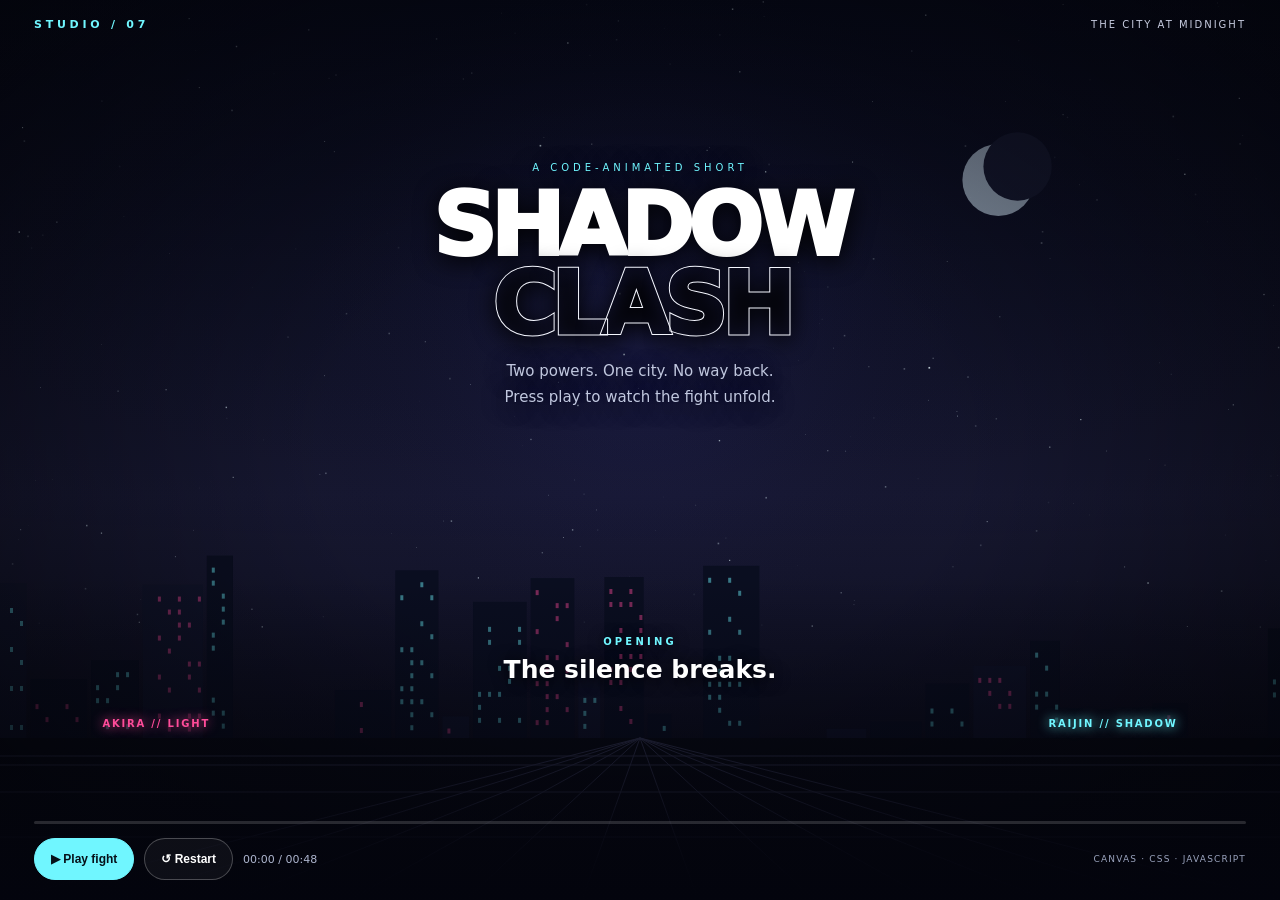
==== commit 3b169d9d: "Fix scene renderer syntax" ====
--- a/index.html
+++ b/index.html
@@ -24,7 +24,7 @@
 [38,'FINAL CLASH','This ends now.','LAST IMPACT'],
 [44,'AFTERMATH','Even the darkness has a dawn.','AFTER THE STORM']
 ];
-function resize(){dpr=Math.min(devicePixelRatio||1,2);W=innerWidth;H=innerHeight;c.width=W*dpr;c.height=H*dpr;c.style.width=W+'px';c.style.height=H+'px';x.setTransform(dpr,0,0,dpr,0,0);stars=Array.from({length:Math.max(45,Math.floor(W*H/4500))},()=>({x:Math.random()*W,y:Math.random()*H*.7,r:.3+Math.random()*1.4,p:Math.random()*6,a:.2+Math.random()*.7}));buildings=[];let bx=-5;while(bx<W+40){let w=20+Math.random()*45;buildings.push({x:bx,w,h:H*(.12+Math.random()*.27},seed:Math.random()});bx+=w+4}}
+function resize(){dpr=Math.min(devicePixelRatio||1,2);W=innerWidth;H=innerHeight;c.width=W*dpr;c.height=H*dpr;c.style.width=W+'px';c.style.height=H+'px';x.setTransform(dpr,0,0,dpr,0,0);stars=Array.from({length:Math.max(45,Math.floor(W*H/4500))},()=>({x:Math.random()*W,y:Math.random()*H*.7,r:.3+Math.random()*1.4,p:Math.random()*6,a:.2+Math.random()*.7}));buildings=[];let bx=-5;while(bx<W+40){let w=20+Math.random()*45;buildings.push({x:bx,w,h:H*(.12+Math.random()*.27),seed:Math.random()});bx+=w+4}}
 function glow(px,py,r,col){let g=x.createRadialGradient(px,py,0,px,py,r);g.addColorStop(0,col);g.addColorStop(1,'transparent');x.fillStyle=g;x.beginPath();x.arc(px,py,r,0,Math.PI*2);x.fill()}
 function line(ax,ay,bx,by,col,width=3){x.strokeStyle=col;x.lineWidth=width;x.lineCap='round';x.beginPath();x.moveTo(ax,ay);x.lineTo(bx,by);x.stroke()}
 function fighter(px,base,s,color,kind,pose,sec){x.save();x.translate(px,base);x.scale(s,s);x.shadowColor=color;x.shadowBlur=16;x.strokeStyle=color;x.lineWidth=4;x.lineCap='round';x.lineJoin='round';const lean=pose==='attack'?(kind===0?-.5:.5):pose==='hit'?(kind===0?.45:-.45):Math.sin(sec*3+kind)*.07;const arm=pose==='attack'?1:pose==='block'?.5:Math.sin(sec*5+kind)*.25;
